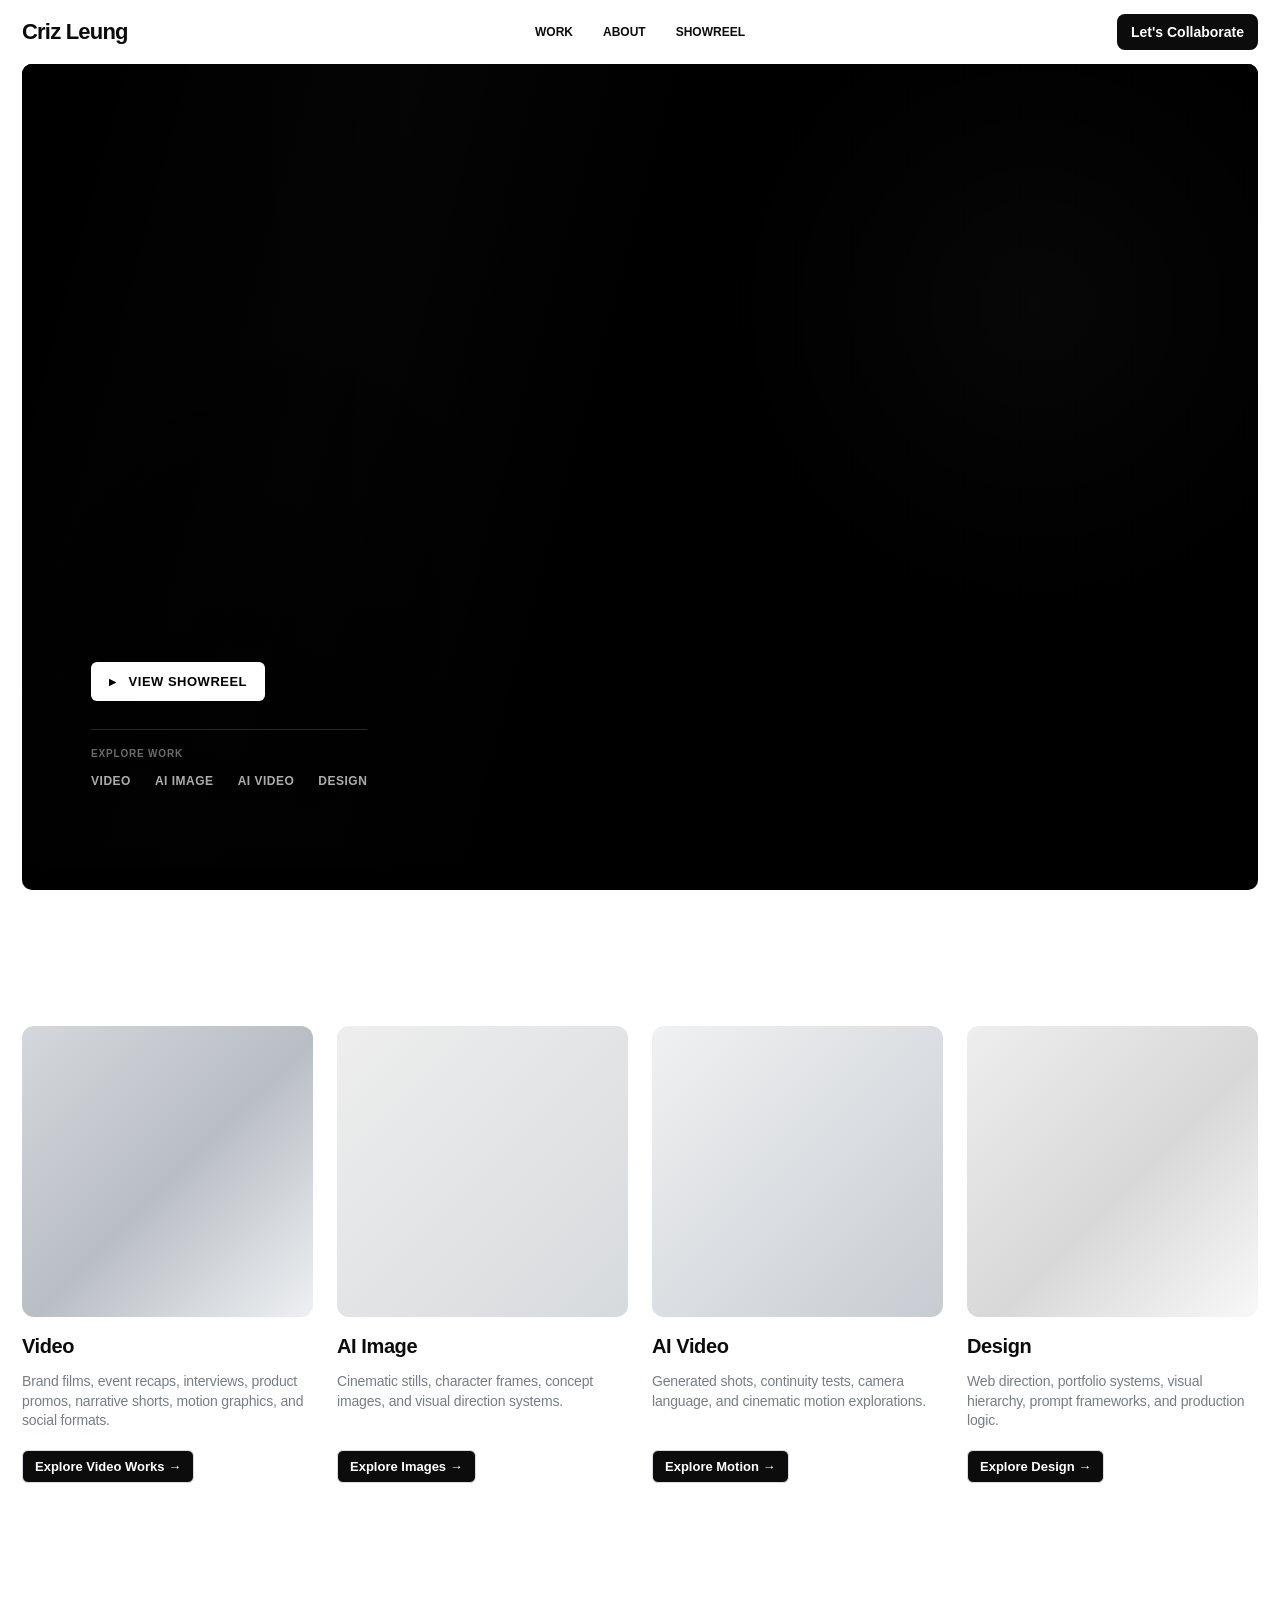
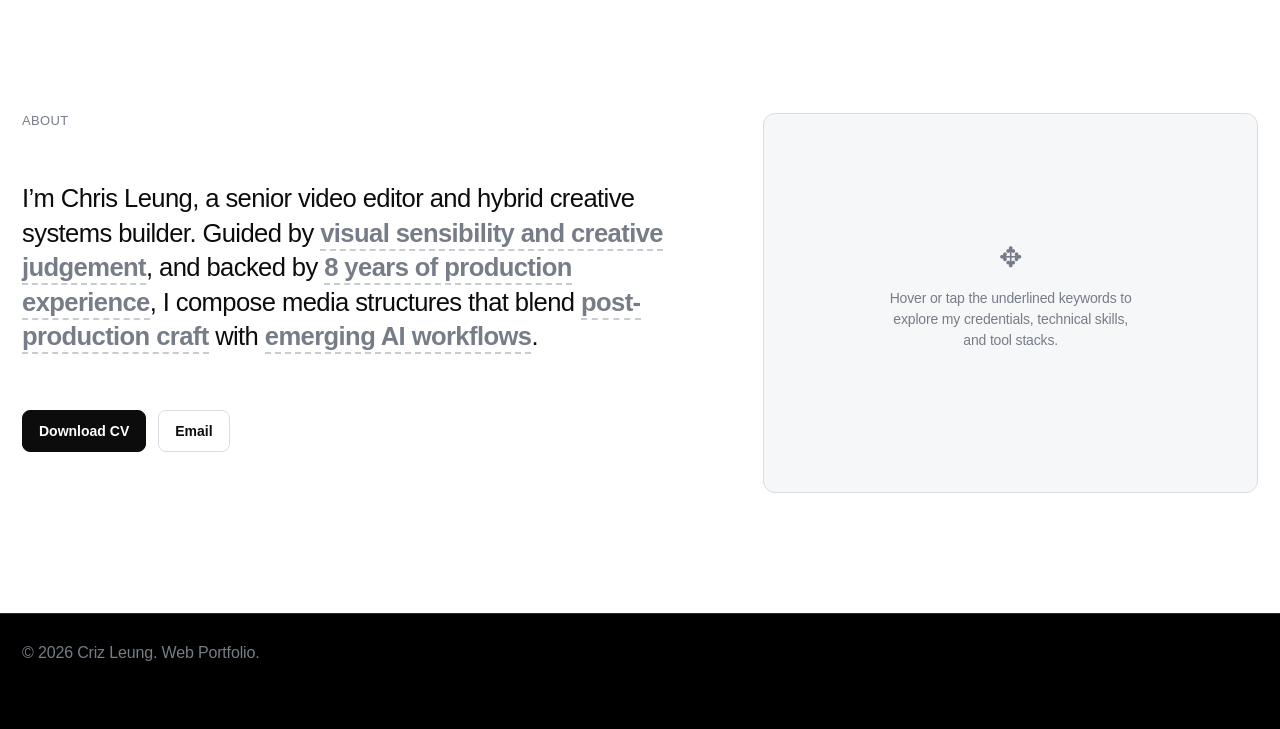
==== public/index.html @ 5ebed3ab "refactor: restructure ABOUT section to 4-dimensional hover reveal alignment" ====
<!doctype html>
<html lang="en">
<head>
  <meta charset="utf-8" />
  <meta name="viewport" content="width=device-width, initial-scale=1" />
  <meta name="description" content="Criz Leung — hybrid creative systems portfolio for cinematic editing, AI image, AI video, and visual design." />
  <title>Criz Leung — Hybrid Creative Systems</title>
  <link rel="stylesheet" href="style.css" />
</head>
<body>
  <header class="site-header runway-header" data-reveal>
    <a class="brand" href="#top" aria-label="Criz Leung home">Criz Leung</a>
    <nav class="nav" aria-label="Primary navigation">
      <a href="#works">Work</a>
      <a href="#about">About</a>
      <a href="showreel.html">Showreel</a>
    </nav>
    <a class="nav-cta" href="mailto:crizleung21@gmail.com">Let's Collaborate</a>
  </header>

  <main id="top">
    <section class="runway-hero" aria-label="Showreel first hero">
      <div class="hero-film" data-reveal>
        <div class="hero-video-placeholder" aria-label="Showreel video hero">
          <video class="hero-video" autoplay muted loop playsinline preload="metadata">
            <source src="./hero-reel-loop.mp4?v=4" type="video/mp4" />
            Your browser does not support this MP4 video.
          </video>
          <div class="film-texture"></div>
          <div class="film-sweep"></div>
          <div class="hero-overlay">
            <div class="hero-copy-block">
              <div class="hero-actions">
                <a class="button light-button hero-play-btn" href="showreel.html">
                  <span class="play-indicator">▶</span> View Showreel
                </a>
              </div>
              <div class="hero-category-nav">
                <span class="category-nav-label">Explore work</span>
                <ul class="hero-category-list">
                  <li><a href="video.html">VIDEO</a></li>
                  <li><a href="ai-image.html">AI IMAGE</a></li>
                  <li><a href="ai-video.html">AI VIDEO</a></li>
                  <li><a href="design.html">DESIGN</a></li>
                </ul>
              </div>
            </div>
          </div>
        </div>
      </div>
    </section>

    <section id="works" class="section works-section dark-section">
      <div class="direction-grid">
        <article class="direction-card" data-reveal>
          <a class="direction-link" href="video.html" aria-label="Explore Video works">
            <span class="direction-thumb direction-video"></span>
            <strong>Video</strong>
            <p>Brand films, event recaps, interviews, product promos, narrative shorts, motion graphics, and social formats.</p>
            <span class="direction-cta">Explore Video Works →</span>
          </a>
        </article>

        <article class="direction-card" data-reveal>
          <a class="direction-link" href="ai-image.html" aria-label="Explore AI Image works">
            <span class="direction-thumb direction-image"></span>
            <strong>AI Image</strong>
            <p>Cinematic stills, character frames, concept images, and visual direction systems.</p>
            <span class="direction-cta">Explore Images →</span>
          </a>
        </article>

        <article class="direction-card" data-reveal>
          <a class="direction-link" href="ai-video.html" aria-label="Explore AI Video works">
            <span class="direction-thumb direction-aivideo"></span>
            <strong>AI Video</strong>
            <p>Generated shots, continuity tests, camera language, and cinematic motion explorations.</p>
            <span class="direction-cta">Explore Motion →</span>
          </a>
        </article>

        <article class="direction-card" data-reveal>
          <a class="direction-link" href="design.html" aria-label="Explore Design works">
            <span class="direction-thumb direction-design"></span>
            <strong>Design</strong>
            <p>Web direction, portfolio systems, visual hierarchy, prompt frameworks, and production logic.</p>
            <span class="direction-cta">Explore Design →</span>
          </a>
        </article>
      </div>
    </section>

    <section id="about" class="section about-section dark-section">
      <div class="about-interactive-container" data-reveal>
        <!-- Left Column: The Narrative Bio -->
        <div class="about-narrative-column">
          <p class="label">About</p>
          <h2 class="about-narrative-text">
            I’m Chris Leung, a senior video editor and hybrid creative systems builder. Guided by 
            <span class="reveal-trigger" data-target="soft-skills">visual sensibility and creative judgement</span>, 
            and backed by 
            <span class="reveal-trigger" data-target="experience">8 years of production experience</span>, 
            I compose media structures that blend 
            <span class="reveal-trigger" data-target="post-production">post-production craft</span> 
            with 
            <span class="reveal-trigger" data-target="ai-creative">emerging AI workflows</span>.
          </h2>
          <div class="about-base-actions">
            <a class="button light-button" href="CV_ChrisLeung.pdf" download>Download CV</a>
            <a class="button ghost-button" href="mailto:crizleung21@gmail.com">Email</a>
          </div>
        </div>

        <!-- Right Column: The Dynamic Details Panel -->
        <div class="about-details-column">
          
          <!-- Default State Panel -->
          <div class="about-detail-pane is-active" data-pane="default">
            <div class="pane-placeholder-content">
              <span class="explore-indicator">✥</span>
              <p class="pane-tip">Hover or tap the underlined keywords to explore my credentials, technical skills, and tool stacks.</p>
            </div>
          </div>

          <!-- Detail Pane: Experience -->
          <div class="about-detail-pane" data-pane="experience">
            <h3 class="pane-title">Experience</h3>
            <ul class="experience-list compact-timeline">
              <li><span>2024 — Now</span><strong>You Find Limited</strong><em>Multimedia Designer</em></li>
              <li><span>2021 — 2023</span><strong>Online Marketing Genius Company Limited</strong><em>Senior Video Editor</em></li>
              <li><span>2018 — 2021</span><strong>Best Video Limited</strong><em>Video Editor</em></li>
              <li><span>2015 — 2018</span><strong>Giraffe International Production Limited</strong><em>Videographer</em></li>
            </ul>
          </div>

          <!-- Detail Pane: Post-Production (Traditional Craft) -->
          <div class="about-detail-pane scrollable-pane" data-pane="post-production">
            <h3 class="pane-title">Post-Production Craft</h3>
            <div class="skills-dashboard">
              <div class="skills-dashboard-col">
                <span class="skills-group-label">Editing &amp; Motion Skills</span>
                <div class="skill-cloud mini-cloud">
                  <span>Video Editing</span>
                  <span>Motion Graphics</span>
                  <span>VFX &amp; Compositing</span>
                  <span>Short-form Editing</span>
                  <span>Color Grading</span>
                </div>
                
                <span class="skills-group-label">Production Skills</span>
                <div class="skill-cloud mini-cloud">
                  <span>Videography</span>
                  <span>Camera Operation</span>
                  <span>Audio Operation</span>
                  <span>On-set Direction</span>
                </div>
              </div>
              
              <div class="skills-dashboard-col">
                <span class="skills-group-label">Visual Design Skills</span>
                <div class="skill-cloud mini-cloud">
                  <span>Visual Design</span>
                  <span>On-Screen Graphics</span>
                  <span>Lower Thirds</span>
                  <span>Infographics</span>
                  <span>Title Design</span>
                  <span>Subtitle Styling</span>
                  <span>Creative Direction</span>
                  <span>Pre-production Planning</span>
                </div>

                <span class="skills-group-label">Adobe CC Tools</span>
                <div class="skill-cloud mini-cloud">
                  <span>Adobe Premiere Pro</span>
                  <span>Adobe After Effects</span>
                  <span>Adobe Illustrator</span>
                  <span>Adobe Photoshop</span>
                </div>
              </div>
            </div>
          </div>

          <!-- Detail Pane: AI Creative Workflows -->
          <div class="about-detail-pane" data-pane="ai-creative">
            <h3 class="pane-title">Emerging AI Workflows</h3>
            <div class="skills-dashboard">
              <div class="skills-dashboard-col">
                <span class="skills-group-label">AI Direction Skills</span>
                <div class="skill-cloud mini-cloud">
                  <span>AI Image Direction</span>
                  <span>AI Video Direction</span>
                  <span>Prompt Engineering</span>
                </div>
              </div>
              <div class="skills-dashboard-col">
                <span class="skills-group-label">AI Creative Tools</span>
                <div class="skill-cloud mini-cloud">
                  <span>ChatGPT Image</span>
                  <span>Midjourney</span>
                  <span>Nano Banana Pro</span>
                  <span>Veo</span>
                </div>
              </div>
            </div>
          </div>

          <!-- Detail Pane: Soft Skills & Creative Mindset -->
          <div class="about-detail-pane scrollable-pane" data-pane="soft-skills">
            <h3 class="pane-title">Creative Mindset</h3>
            <span class="skills-group-label">Personal Skills &amp; Coordination</span>
            <div class="skill-cloud">
              <span>Creative Problem Solving</span>
              <span>Creative Judgement</span>
              <span>Visual Sensibility</span>
              <span>Detail-minded Execution</span>
              <span>Quality Control</span>
              <span>Project Coordination</span>
              <span>Deadline Management</span>
              <span>Client Communication</span>
              <span>Team Leadership</span>
              <span>Adaptability</span>
            </div>
          </div>

        </div>
      </div>
    </section>
  </main>

  <footer class="site-footer">
    <p>© 2026 Criz Leung. Web Portfolio.</p>
  </footer>
  <script src="script.js"></script>
</body>
</html>
---- public/style.css ----
:root {
  --black: #000000;
  --deep: #030303;
  --surface: #111111;
  --line: #27272a;
  --white: #ffffff;
  --slate: #767d88;
  --mid: #7d848e;
  --muted: #a7a7a7;
  --paper: #ffffff;
  --ink: #0c0c0c;
  --soft-line: #d9dde3;
  --soft-card: #f6f7f8;
  --container: min(1600px, calc(100% - 44px));
}

* { box-sizing: border-box; }
html { scroll-behavior: smooth; }
body {
  margin: 0;
  font-family: Inter, Arial, Helvetica, sans-serif;
  background: var(--paper);
  color: var(--ink);
  overflow-x: hidden;
}
body.modal-open { overflow: hidden; }
a { color: inherit; text-decoration: none; }
button { font: inherit; }

.site-header {
  position: sticky;
  top: 0;
  z-index: 40;
  width: var(--container);
  margin: 0 auto;
  padding: 14px 0;
  display: grid;
  grid-template-columns: 1fr auto 1fr;
  justify-content: space-between;
  align-items: center;
  background: var(--paper);
  color: var(--ink);
}
.brand { font-size: 22px; font-weight: 800; letter-spacing: -0.8px; }
.nav { display: flex; gap: 30px; color: var(--ink); font-size: 12px; font-weight: 700; text-transform: uppercase; }
.nav a:hover { opacity: 0.62; }
.nav-cta { justify-self: end; border-radius: 8px; background: var(--ink); color: var(--white); padding: 10px 14px; font-size: 14px; font-weight: 700; }

.runway-hero { width: var(--container); margin: 0 auto 44px; min-height: calc(100svh - 74px); display: grid; align-items: stretch; }
.hero-film { min-height: calc(100svh - 98px); border-radius: 10px; overflow: hidden; background: var(--black); position: relative; }
.hero-video-placeholder { min-height: inherit; position: relative; overflow: hidden; background: #050505; color: var(--white); }
.hero-video { position: absolute; inset: 0; z-index: 0; width: 100%; height: 100%; object-fit: cover; object-position: center; display: block; background: #000; transform: none; }
.film-texture { position: absolute; inset: 0; z-index: 1; pointer-events: none; background: radial-gradient(circle at 22% 80%, rgba(0,0,0,0.36), transparent 34%), radial-gradient(circle at 82% 30%, rgba(255,255,255,0.08), transparent 28%); mix-blend-mode: normal; opacity: 0.36; }
.film-texture:after { content: ""; position: absolute; inset: 0; background: repeating-linear-gradient(90deg, rgba(255,255,255,0.018) 0 1px, transparent 1px 7px); opacity: 0.24; }
.film-sweep { position: absolute; inset: -20%; z-index: 2; pointer-events: none; background: linear-gradient(105deg, transparent 18%, rgba(255,255,255,0.035), transparent 48%); animation: sweep 10s ease-in-out infinite alternate; opacity: 0.55; }
@keyframes sweep { from { transform: translateX(-8%); } to { transform: translateX(8%); } }
.film-status { position: absolute; z-index: 5; top: 26px; left: 28px; right: 28px; display: flex; justify-content: space-between; color: rgba(255,255,255,0.68); font-size: 11px; text-transform: uppercase; letter-spacing: 0.35px; }
.hero-overlay { position: absolute; z-index: 4; inset: 0; padding: clamp(28px, 5.4vw, 84px); background: radial-gradient(circle at 18% 70%, rgba(0,0,0,0.56), transparent 34%), linear-gradient(to top, rgba(0,0,0,0.54), rgba(0,0,0,0.08) 42%, transparent 72%), linear-gradient(to right, rgba(0,0,0,0.3), transparent 46%); }
.hero-copy-block { position: absolute; left: clamp(28px, 5.4vw, 84px); bottom: clamp(34px, 6vw, 92px); max-width: 500px; }
.light-label { color: rgba(255,255,255,0.62); }
h1, h2, h3, p { margin-top: 0; }
h1 { font-size: clamp(38px, 4vw, 66px); line-height: 0.99; letter-spacing: -1px; font-weight: 400; margin-bottom: 18px; color: var(--white); }
h2 { font-size: clamp(36px, 5vw, 72px); line-height: 0.98; letter-spacing: -1px; font-weight: 400; margin-bottom: 22px; }
h3 { font-size: 24px; line-height: 1; font-weight: 400; margin-bottom: 12px; }
p { color: var(--slate); line-height: 1.42; font-size: 16px; letter-spacing: -0.16px; }
.label { margin: 0 0 18px; color: var(--slate); text-transform: uppercase; letter-spacing: 0.35px; font-size: 13px; line-height: 1.25; font-weight: 500; }
.button { display: inline-flex; border: 1px solid var(--soft-line); border-radius: 8px; padding: 12px 16px; font-size: 14px; font-weight: 700; }
.light-button { background: var(--ink); color: var(--white); border-color: var(--ink); }
.ghost-button { color: var(--ink); border-color: var(--soft-line); background: transparent; }
.ghost-button:hover { background: var(--ink); color: var(--white); border-color: var(--ink); }
.hero-lanes { position: absolute; right: clamp(28px, 5.4vw, 84px); bottom: clamp(34px, 6vw, 92px); list-style: none; padding: 0; margin: 0; display: grid; gap: 12px; color: rgba(255,255,255,0.58); text-transform: uppercase; font-size: 12px; font-weight: 600; letter-spacing: 0.03em; }

.section, .scene { width: var(--container); margin: 0 auto; }
.scene { min-height: 100vh; position: relative; display: grid; align-items: center; padding: 120px 0; }
.dark-scene, .dark-section { color: var(--white); }
.dark-section { background: var(--black); width: 100%; padding-left: max(22px, calc((100vw - 1600px) / 2)); padding-right: max(22px, calc((100vw - 1600px) / 2)); }
.dark-scene { width: 100%; background: var(--black); padding-left: max(22px, calc((100vw - 1600px) / 2)); padding-right: max(22px, calc((100vw - 1600px) / 2)); }
.section-kicker { max-width: 760px; }
.section-kicker.wide { max-width: 1200px; }

.works-section {
  width: 100%;
  margin: 0;
  padding: 92px max(22px, calc((100vw - 1600px) / 2)) 110px;
  background: var(--paper);
  color: var(--ink);
}
.direction-grid {
  display: grid;
  grid-template-columns: repeat(4, minmax(0, 1fr));
  gap: 24px;
  align-items: stretch;
}
.direction-card {
  background: transparent;
  border: 0;
  color: var(--ink);
}
.direction-link {
  position: relative;
  display: flex;
  flex-direction: column;
  gap: 14px;
  width: 100%;
  height: 100%;
  color: var(--ink);
}
.direction-thumb {
  display: block;
  width: 100%;
  aspect-ratio: 1 / 1;
  border-radius: 12px;
  overflow: hidden;
  transition: transform 700ms ease, filter 700ms ease;
}
.direction-link:hover .direction-thumb {
  transform: scale(1.025);
  filter: contrast(1.04);
}
.direction-video { background: linear-gradient(135deg, #d4d8dc, #b9bec5 52%, #eef0f2); }
.direction-image { background: linear-gradient(135deg, #eeeeee, #d7dadd); }
.direction-aivideo { background: linear-gradient(135deg, #f0f1f2, #c7ccd2); }
.direction-design { background: linear-gradient(135deg, #eeeeee, #d8d8d8 55%, #f8f8f8); }

.direction-link strong {
  font-size: 20px;
  font-weight: 600;
  letter-spacing: -0.4px;
  color: var(--ink);
  margin: 4px 0 0;
}
.direction-link p {
  color: var(--slate);
  font-size: 14px;
  line-height: 1.4;
  margin: 0;
  min-height: 64px;
}
.direction-cta {
  display: inline-flex;
  width: fit-content;
  border: 1px solid var(--soft-line);
  border-radius: 6px;
  padding: 8px 12px;
  font-size: 13px;
  font-weight: 600;
  background: var(--ink);
  color: var(--white);
  margin-top: auto;
  transition: background 200ms ease, color 200ms ease, border-color 200ms ease;
}
.direction-link:hover .direction-cta {
  background: var(--ink);
  color: var(--white);
  opacity: 0.85;
}

.about-section {
  width: 100%;
  margin: 0;
  padding: 120px max(22px, calc((100vw - 1600px) / 2));
  background: var(--paper);
  color: var(--ink);
}
.about-interactive-container {
  max-width: 1360px;
  margin: 0 auto;
  display: grid;
  grid-template-columns: 1.15fr 0.85fr;
  gap: 72px;
  align-items: flex-start;
}
.about-narrative-column {
  display: flex;
  flex-direction: column;
  gap: 34px;
}
.about-narrative-text {
  font-size: clamp(24px, 2vw, 36px);
  font-weight: 500;
  line-height: 1.35;
  letter-spacing: -0.6px;
  color: var(--ink);
  transition: opacity 300ms ease;
}
/* Narrative fade-out mechanics when hovering a keyword */
.about-narrative-text.has-hover .reveal-trigger {
  opacity: 0.32;
}
.about-narrative-text.has-hover .reveal-trigger.is-active-trigger {
  opacity: 1;
}
.reveal-trigger {
  display: inline;
  position: relative;
  cursor: pointer;
  font-weight: 700;
  color: var(--slate);
  border-bottom: 2px dashed rgba(118, 125, 136, 0.4);
  transition: color 300ms ease, border-color 300ms ease, opacity 300ms ease;
  padding-bottom: 2px;
}
.reveal-trigger:hover, .reveal-trigger.is-active-trigger {
  color: var(--ink);
  border-bottom-color: var(--ink);
}
.about-base-actions {
  display: flex;
  gap: 12px;
}

/* Right Column details panel stacking & transitions */
.about-details-column {
  position: relative;
  background: var(--soft-card);
  border: 1px solid var(--soft-line);
  border-radius: 12px;
  min-height: 380px;
  overflow: hidden;
  padding: 34px;
  display: grid;
  align-content: stretch;
}
.about-detail-pane {
  position: absolute;
  inset: 34px;
  opacity: 0;
  transform: translateY(14px);
  pointer-events: none;
  transition: opacity 350ms cubic-bezier(0.215, 0.610, 0.355, 1), transform 350ms cubic-bezier(0.215, 0.610, 0.355, 1);
  display: flex;
  flex-direction: column;
  gap: 16px;
}
.about-detail-pane.is-active {
  position: relative;
  inset: auto;
  opacity: 1;
  transform: translateY(0);
  pointer-events: auto;
}
.pane-placeholder-content {
  display: flex;
  flex-direction: column;
  align-items: center;
  justify-content: center;
  text-align: center;
  height: 100%;
  min-height: 300px;
  color: var(--slate);
  gap: 14px;
}
.explore-indicator {
  font-size: 28px;
  animation: rotateSlow 15s linear infinite;
}
@keyframes rotateSlow {
  from { transform: rotate(0deg); }
  to { transform: rotate(360deg); }
}
.pane-tip {
  font-size: 14px;
  max-width: 260px;
  line-height: 1.5;
}
.pane-title {
  font-size: 20px;
  font-weight: 700;
  letter-spacing: -0.4px;
  text-transform: uppercase;
  color: var(--slate);
  margin-bottom: 8px;
}
.experience-list {
  list-style: none;
  padding: 0;
  margin: 0;
  display: grid;
  gap: 12px;
}
.experience-list li {
  padding-bottom: 12px;
  border-bottom: 1px solid rgba(0,0,0,0.06);
  display: grid;
  gap: 4px;
}
.experience-list li:last-child {
  border-bottom: 0;
  padding-bottom: 0;
}
.experience-list span {
  font-size: 11px;
  color: var(--mid);
  font-weight: 700;
}
.experience-list strong {
  font-size: 15px;
  color: var(--ink);
}
.experience-list em {
  font-size: 13px;
  color: var(--slate);
  font-style: normal;
}
.skill-cloud {
  display: flex;
  flex-wrap: wrap;
  gap: 8px;
}
.skill-cloud span {
  background: var(--paper);
  border: 1px solid var(--soft-line);
  border-radius: 6px;
  padding: 8px 12px;
  font-size: 13px;
  color: var(--ink);
}
.tool-stack-grid {
  display: grid;
  gap: 18px;
}
.tool-category {
  display: grid;
  gap: 8px;
}
.tool-category span {
  font-size: 11px;
  text-transform: uppercase;
  letter-spacing: 0.5px;
  color: var(--mid);
  font-weight: 700;
}
.mini-cloud span {
  padding: 6px 10px;
  font-size: 12px;
}

/* Responsive breakpoints overrides for mobile */
@media (max-width: 980px) {
  .about-interactive-container {
    grid-template-columns: 1fr;
    gap: 44px;
  }
  .about-details-column {
    min-height: auto;
  }
}

.contact-section { padding-top: 110px; padding-bottom: 110px; }
.contact-panel { border: 1px solid var(--line); border-radius: 8px; background: #0c0c0c; padding: 40px; }
.contact-panel h2 { max-width: 1100px; }
.contact-links, .modal-tags { display: flex; flex-wrap: wrap; gap: 10px; }
.contact-links a { color: var(--muted); border: 1px solid var(--line); border-radius: 6px; padding: 10px 14px; font-size: 14px; }
.contact-links a:hover { color: var(--white); }
.site-footer { width: 100%; margin: 0; padding: 28px max(22px, calc((100vw - 1600px) / 2)) 48px; color: var(--slate); border-top: 1px solid var(--line); background: var(--black); }

.category-page { background: var(--black); color: var(--white); }
.category-page .site-header { background: var(--paper); color: var(--ink); }
.category-hero { min-height: calc(100svh - 74px); display: grid; align-content: center; gap: 34px; padding-top: 96px; padding-bottom: 80px; }
.category-page-copy { width: var(--container); margin: 0 auto; max-width: 1240px; }
.category-page-copy h1 { color: var(--white); font-size: clamp(48px, 7vw, 120px); max-width: 1200px; }
.category-page-lede { max-width: 760px; color: var(--muted); font-size: 18px; }
.category-page-grid { width: var(--container); margin: 0 auto; display: grid; grid-template-columns: repeat(3, 1fr); gap: 12px; }
.archive-card { min-height: 280px; border: 1px solid var(--line); border-radius: 8px; background: #0c0c0c; padding: 24px; display: grid; align-content: end; }
.archive-card span { color: var(--slate); font-size: 11px; text-transform: uppercase; letter-spacing: 0.35px; }
.archive-card p { color: var(--muted); }
.category-return { width: var(--container); margin: 28px auto 0; }

.showreel-page { background: var(--black); color: var(--white); }
.showreel-page .site-header { background: var(--paper); color: var(--ink); }
.showreel-page-hero { min-height: calc(100svh - 74px); display: grid; align-content: center; gap: 34px; padding-top: 96px; padding-bottom: 80px; }
.showreel-page-copy { width: var(--container); margin: 0 auto; max-width: 1120px; }
.showreel-page-copy h1 { max-width: 1120px; color: var(--white); }
.showreel-page-lede { max-width: 680px; color: var(--muted); }
.showreel-page-player { width: var(--container); margin: 0 auto; }
.showreel-placeholder { min-height: 68vh; border-radius: 6px; background: linear-gradient(120deg, #050505, #1a1a1a 52%, #030303); display: grid; place-items: center; text-align: center; padding: 32px; }
.showreel-page-placeholder { min-height: min(68vh, 760px); }
.showreel-notes-section { padding-top: 72px; padding-bottom: 110px; }
.showreel-notes-grid { width: var(--container); margin: 0 auto; display: grid; grid-template-columns: repeat(3, 1fr); gap: 12px; }
.showreel-return { width: var(--container); margin: 28px auto 0; }
.play-icon { display: block; font-size: 52px; margin-bottom: 24px; }
.showreel-placeholder small { color: var(--muted); }

[data-reveal] { opacity: 0; transform: translateY(28px); transition: opacity 700ms ease, transform 700ms ease; }
[data-reveal].is-visible { opacity: 1; transform: translateY(0); }

@media (max-width: 1100px) {
  .direction-grid { grid-template-columns: repeat(2, minmax(0, 1fr)); }
  .skill-group-grid, .tool-stack-grid { grid-template-columns: repeat(2, minmax(0, 1fr)); }
}
@media (max-width: 980px) {
  .site-header { grid-template-columns: 1fr; gap: 12px; }
  .nav, .nav-cta { justify-self: start; }
  .hero-lanes { right: auto; left: clamp(28px, 5.4vw, 84px); bottom: 28px; grid-template-columns: repeat(2, minmax(0, 1fr)); }
  .hero-copy-block { bottom: 142px; }
  .showreel-notes-grid, .category-page-grid { grid-template-columns: 1fr; }
}
@media (max-width: 680px) {
  .runway-hero { width: calc(100% - 20px); min-height: 82svh; }
  .hero-film { min-height: 78svh; }
  .hero-video { transform: none; }
  .hero-overlay { padding: 24px; }
  .hero-copy-block { left: 24px; right: 24px; bottom: 130px; max-width: none; }
  .film-status { display: none; }
  .hero-lanes { left: 24px; right: 24px; bottom: 24px; grid-template-columns: 1fr; gap: 8px; font-size: 11px; }
  .scene { min-height: auto; padding-top: 88px; padding-bottom: 70px; }
  .works-section { padding-top: 56px; padding-bottom: 70px; }
  .direction-grid { grid-template-columns: 1fr; }
  .direction-card { min-height: 440px; }
  .direction-link { grid-template-rows: 220px auto 1fr auto; }
  .direction-thumb { height: 220px; }
  .about-section { padding-top: 64px; padding-bottom: 70px; }
  .about-copy { padding: 34px 24px 28px; }
  .about-statement p { font-size: 20px; }
  .about-tabs { padding: 22px 18px 28px; }
  .experience-list, .skill-group-grid, .tool-stack-grid { grid-template-columns: 1fr; }
  .mini-toggle { flex-wrap: wrap; }
  .contact-panel { padding: 26px; }
  .category-hero, .showreel-page-hero { padding-top: 72px; }
  .category-page-copy h1, .showreel-page-copy h1 { font-size: clamp(34px, 12vw, 56px); }
  .showreel-page-placeholder { min-height: 48vh; }
}

/* Cinematic Hero Overlay Option A Design Overrides */
.hero-copy-block {
  max-width: 680px;
}
.hero-play-btn {
  display: inline-flex;
  align-items: center;
  gap: 8px;
  background: var(--white) !important;
  color: var(--black) !important;
  border: 0 !important;
  font-size: 13px !important;
  font-weight: 700 !important;
  padding: 12px 18px !important;
  border-radius: 6px !important;
  text-transform: uppercase;
  letter-spacing: 0.5px;
  transition: opacity 200ms ease;
}
.hero-play-btn:hover {
  opacity: 0.9;
}
.play-indicator {
  font-size: 9px;
  margin-right: 4px;
}
.hero-category-nav {
  margin-top: 28px;
  border-top: 1px solid rgba(255, 255, 255, 0.15);
  padding-top: 18px;
  display: flex;
  flex-direction: column;
  gap: 12px;
  text-align: left;
}
.category-nav-label {
  color: rgba(255, 255, 255, 0.42);
  font-size: 10px;
  text-transform: uppercase;
  letter-spacing: 0.8px;
  font-weight: 700;
  display: block;
}
.hero-category-list {
  list-style: none;
  padding: 0;
  margin: 0;
  display: flex;
  flex-wrap: wrap;
  gap: 24px;
}
.hero-category-list li a {
  color: rgba(255, 255, 255, 0.68);
  font-size: 12px;
  font-weight: 700;
  text-transform: uppercase;
  letter-spacing: 0.5px;
  transition: color 250ms ease;
  position: relative;
  padding-bottom: 4px;
}
.hero-category-list li a:hover {
  color: var(--white);
}
.hero-category-list li a::after {
  content: "";
  position: absolute;
  bottom: 0;
  left: 0;
  width: 100%;
  height: 1px;
  background: var(--white);
  transform: scaleX(0);
  transform-origin: left;
  transition: transform 250ms ease;
}
.hero-category-list li a:hover::after {
  transform: scaleX(1);
}

/* Option C Details Panels Custom Scrollbar & Skills Dashboard Styles */
.scrollable-pane {
  overflow-y: auto !important;
  max-height: 100%;
  padding-right: 12px;
}
.scrollable-pane::-webkit-scrollbar {
  width: 4px;
}
.scrollable-pane::-webkit-scrollbar-track {
  background: transparent;
}
.scrollable-pane::-webkit-scrollbar-thumb {
  background: var(--soft-line);
  border-radius: 99px;
}
.scrollable-pane::-webkit-scrollbar-thumb:hover {
  background: var(--slate);
}

.skills-dashboard {
  display: grid;
  grid-template-columns: 1fr 1fr;
  gap: 28px;
  text-align: left;
}
.skills-dashboard-col {
  display: flex;
  flex-direction: column;
  gap: 16px;
}
.skills-group-label {
  font-size: 10px;
  text-transform: uppercase;
  letter-spacing: 0.8px;
  color: var(--mid);
  font-weight: 700;
  margin-bottom: 4px;
  display: block;
}
.personal-cloud span {
  background: transparent !important;
  border-color: rgba(0, 0, 0, 0.08) !important;
  color: var(--slate) !important;
  font-weight: 500;
}

@media (max-width: 680px) {
  .skills-dashboard {
    grid-template-columns: 1fr;
    gap: 18px;
  }
}
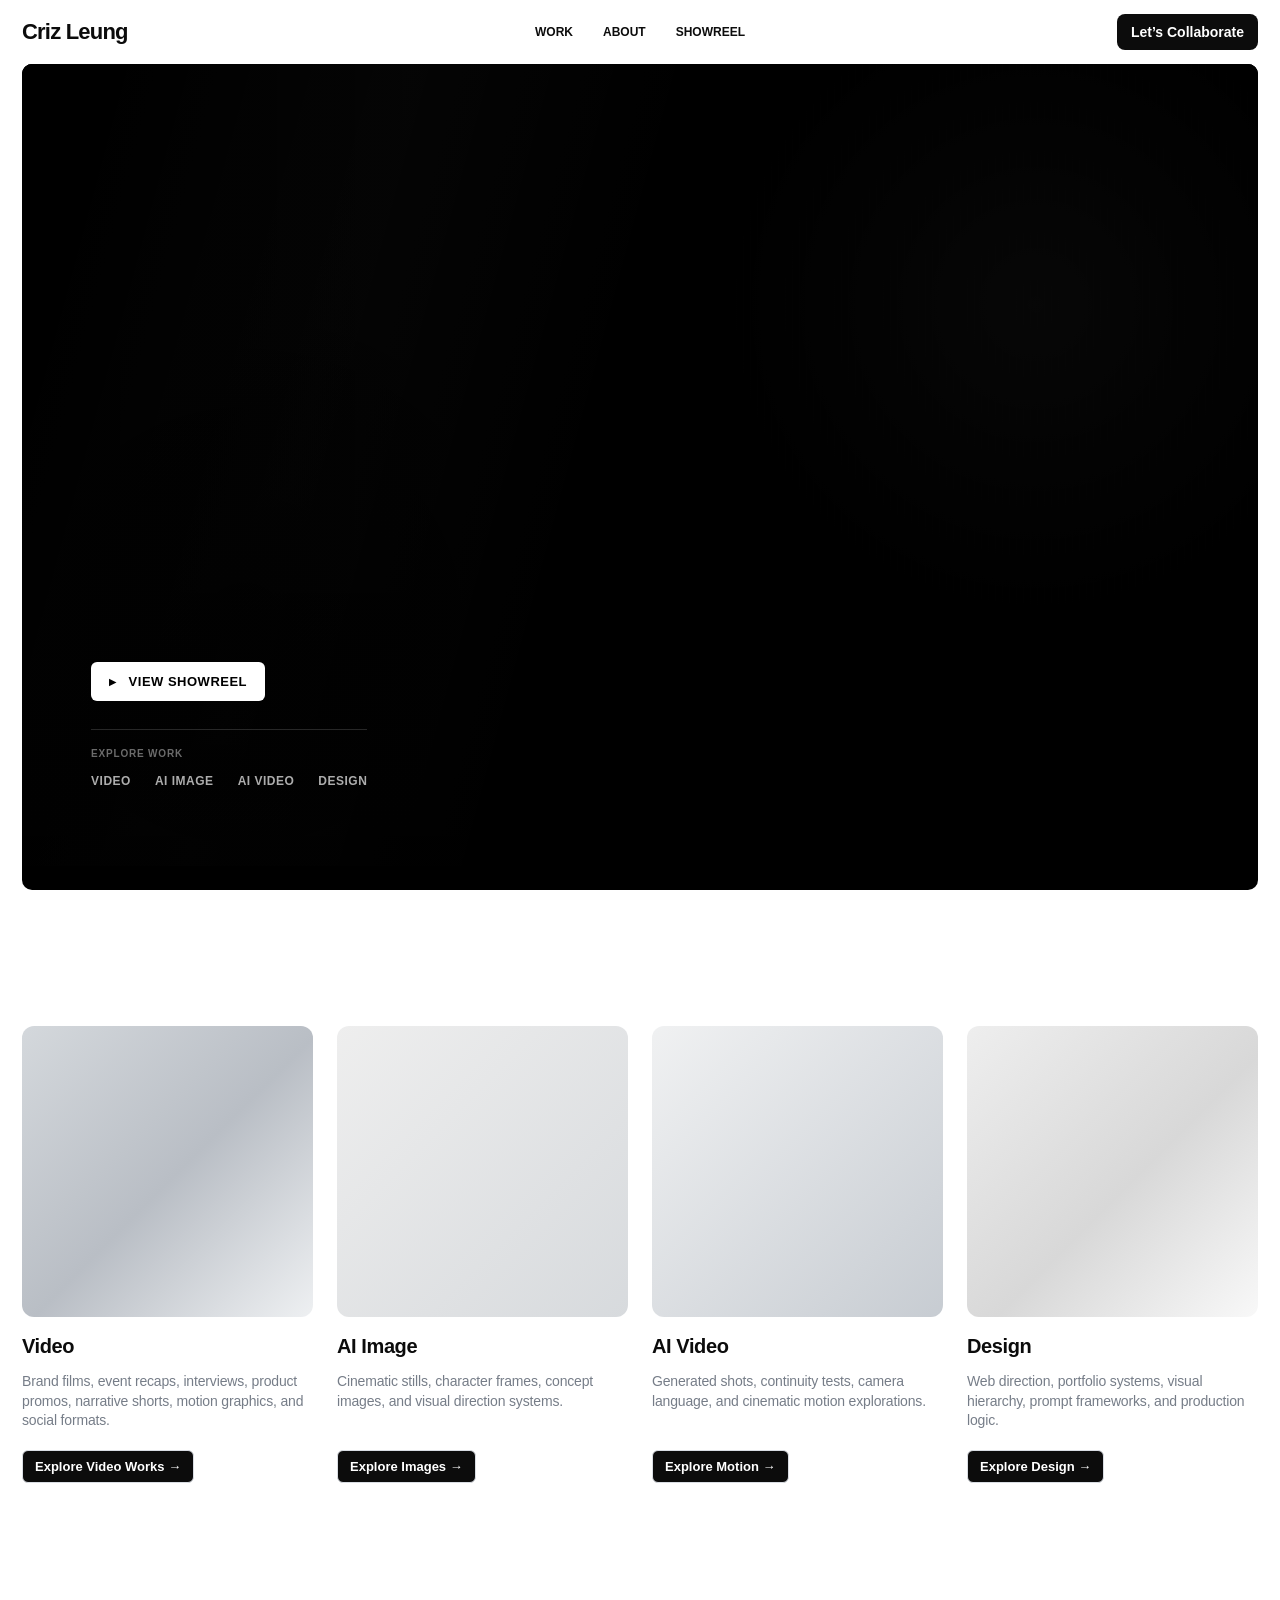
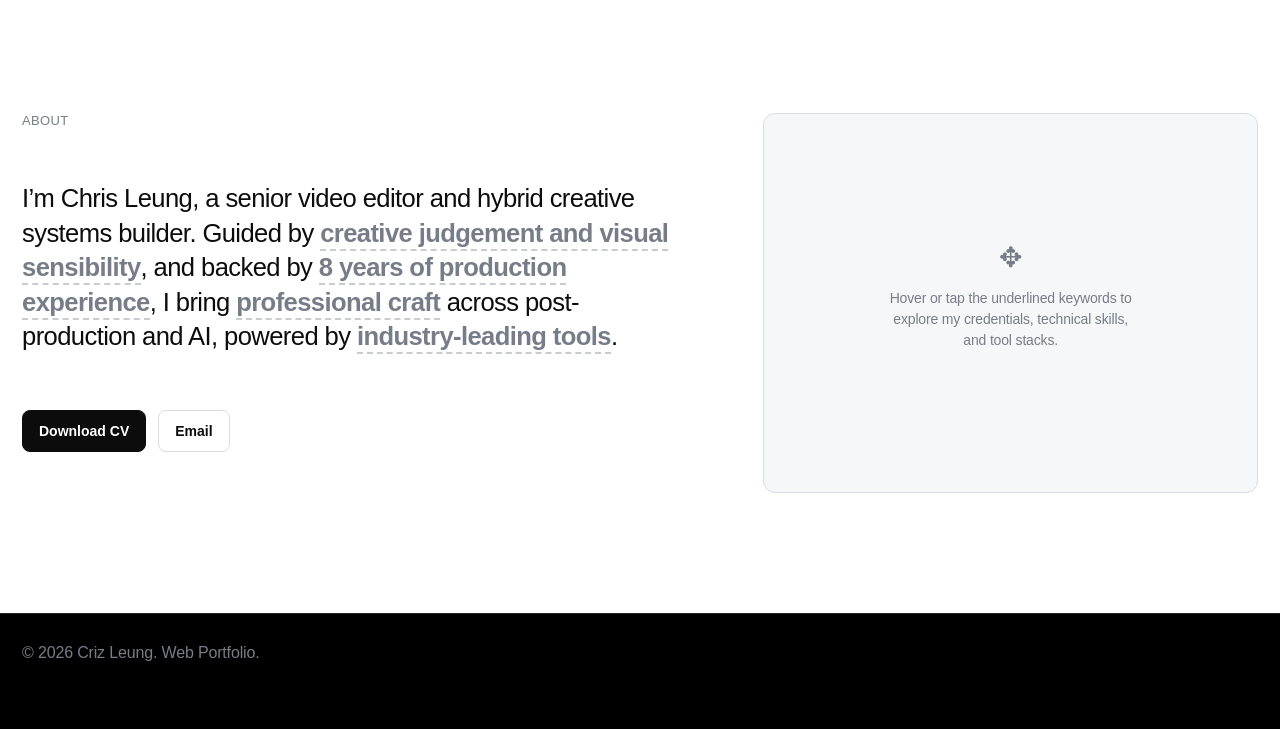
==== commit 265fc414: "refactor: separate Professional Skills, Personal Skills, and Tools into dedicated panels (Option A)" ====
--- a/public/index.html
+++ b/public/index.html
@@ -15,7 +15,7 @@
       <a href="#about">About</a>
       <a href="showreel.html">Showreel</a>
     </nav>
-    <a class="nav-cta" href="mailto:crizleung21@gmail.com">Let's Collaborate</a>
+    <a class="nav-cta" href="mailto:crizleung21@gmail.com">Let’s Collaborate</a>
   </header>
 
   <main id="top">
@@ -97,13 +97,13 @@
           <p class="label">About</p>
           <h2 class="about-narrative-text">
             I’m Chris Leung, a senior video editor and hybrid creative systems builder. Guided by 
-            <span class="reveal-trigger" data-target="soft-skills">visual sensibility and creative judgement</span>, 
+            <span class="reveal-trigger" data-target="personal-skills">creative judgement and visual sensibility</span>, 
             and backed by 
             <span class="reveal-trigger" data-target="experience">8 years of production experience</span>, 
-            I compose media structures that blend 
-            <span class="reveal-trigger" data-target="post-production">post-production craft</span> 
-            with 
-            <span class="reveal-trigger" data-target="ai-creative">emerging AI workflows</span>.
+            I bring 
+            <span class="reveal-trigger" data-target="professional-skills">professional craft</span> 
+            across post-production and AI, powered by 
+            <span class="reveal-trigger" data-target="tools">industry-leading tools</span>.
           </h2>
           <div class="about-base-actions">
             <a class="button light-button" href="CV_ChrisLeung.pdf" download>Download CV</a>
@@ -133,12 +133,12 @@
             </ul>
           </div>
 
-          <!-- Detail Pane: Post-Production (Traditional Craft) -->
-          <div class="about-detail-pane scrollable-pane" data-pane="post-production">
-            <h3 class="pane-title">Post-Production Craft</h3>
+          <!-- Detail Pane: Professional Skills -->
+          <div class="about-detail-pane scrollable-pane" data-pane="professional-skills">
+            <h3 class="pane-title">Professional Skills</h3>
             <div class="skills-dashboard">
               <div class="skills-dashboard-col">
-                <span class="skills-group-label">Editing &amp; Motion Skills</span>
+                <span class="skills-group-label">Post-Production</span>
                 <div class="skill-cloud mini-cloud">
                   <span>Video Editing</span>
                   <span>Motion Graphics</span>
@@ -146,18 +146,24 @@
                   <span>Short-form Editing</span>
                   <span>Color Grading</span>
                 </div>
-                
-                <span class="skills-group-label">Production Skills</span>
+
+                <span class="skills-group-label">Production</span>
                 <div class="skill-cloud mini-cloud">
                   <span>Videography</span>
                   <span>Camera Operation</span>
                   <span>Audio Operation</span>
                   <span>On-set Direction</span>
                 </div>
-              </div>
-              
-              <div class="skills-dashboard-col">
-                <span class="skills-group-label">Visual Design Skills</span>
+
+                <span class="skills-group-label">Pre-Production</span>
+                <div class="skill-cloud mini-cloud">
+                  <span>Creative Direction</span>
+                  <span>Pre-production Planning</span>
+                </div>
+              </div>
+
+              <div class="skills-dashboard-col">
+                <span class="skills-group-label">Visual Graphics</span>
                 <div class="skill-cloud mini-cloud">
                   <span>Visual Design</span>
                   <span>On-Screen Graphics</span>
@@ -165,35 +171,38 @@
                   <span>Infographics</span>
                   <span>Title Design</span>
                   <span>Subtitle Styling</span>
-                  <span>Creative Direction</span>
-                  <span>Pre-production Planning</span>
-                </div>
-
-                <span class="skills-group-label">Adobe CC Tools</span>
-                <div class="skill-cloud mini-cloud">
-                  <span>Adobe Premiere Pro</span>
-                  <span>Adobe After Effects</span>
-                  <span>Adobe Illustrator</span>
-                  <span>Adobe Photoshop</span>
-                </div>
-              </div>
-            </div>
-          </div>
-
-          <!-- Detail Pane: AI Creative Workflows -->
-          <div class="about-detail-pane" data-pane="ai-creative">
-            <h3 class="pane-title">Emerging AI Workflows</h3>
-            <div class="skills-dashboard">
-              <div class="skills-dashboard-col">
-                <span class="skills-group-label">AI Direction Skills</span>
+                </div>
+
+                <span class="skills-group-label">AI Skills</span>
                 <div class="skill-cloud mini-cloud">
                   <span>AI Image Direction</span>
                   <span>AI Video Direction</span>
                   <span>Prompt Engineering</span>
                 </div>
               </div>
-              <div class="skills-dashboard-col">
-                <span class="skills-group-label">AI Creative Tools</span>
+            </div>
+          </div>
+
+          <!-- Detail Pane: Tools -->
+          <div class="about-detail-pane" data-pane="tools">
+            <h3 class="pane-title">Tools</h3>
+            <div class="skills-dashboard">
+              <div class="skills-dashboard-col">
+                <span class="skills-group-label">Post-Production</span>
+                <div class="skill-cloud mini-cloud">
+                  <span>Adobe Premiere Pro</span>
+                  <span>Adobe After Effects</span>
+                </div>
+
+                <span class="skills-group-label">Design</span>
+                <div class="skill-cloud mini-cloud">
+                  <span>Adobe Illustrator</span>
+                  <span>Adobe Photoshop</span>
+                </div>
+              </div>
+
+              <div class="skills-dashboard-col">
+                <span class="skills-group-label">AI Creative</span>
                 <div class="skill-cloud mini-cloud">
                   <span>ChatGPT Image</span>
                   <span>Midjourney</span>
@@ -204,10 +213,9 @@
             </div>
           </div>
 
-          <!-- Detail Pane: Soft Skills & Creative Mindset -->
-          <div class="about-detail-pane scrollable-pane" data-pane="soft-skills">
-            <h3 class="pane-title">Creative Mindset</h3>
-            <span class="skills-group-label">Personal Skills &amp; Coordination</span>
+          <!-- Detail Pane: Personal Skills -->
+          <div class="about-detail-pane" data-pane="personal-skills">
+            <h3 class="pane-title">Personal Skills</h3>
             <div class="skill-cloud">
               <span>Creative Problem Solving</span>
               <span>Creative Judgement</span>
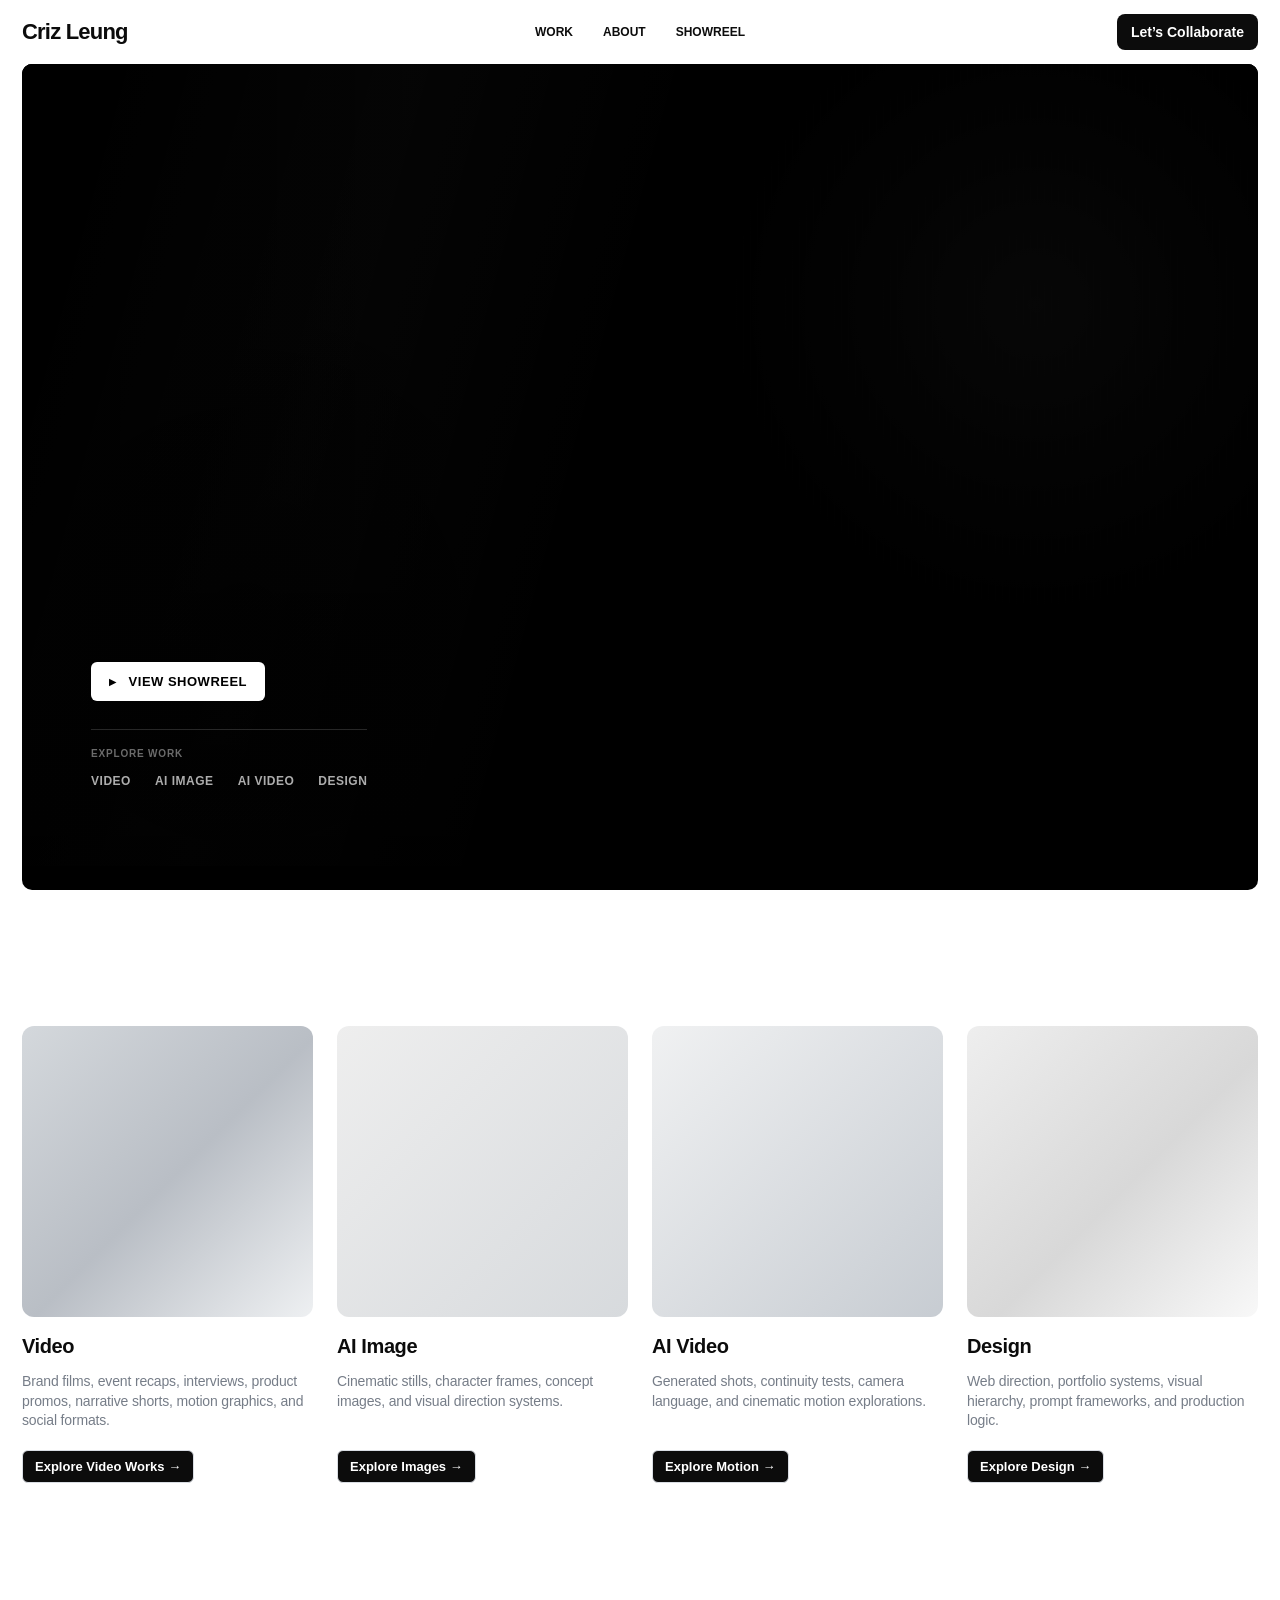
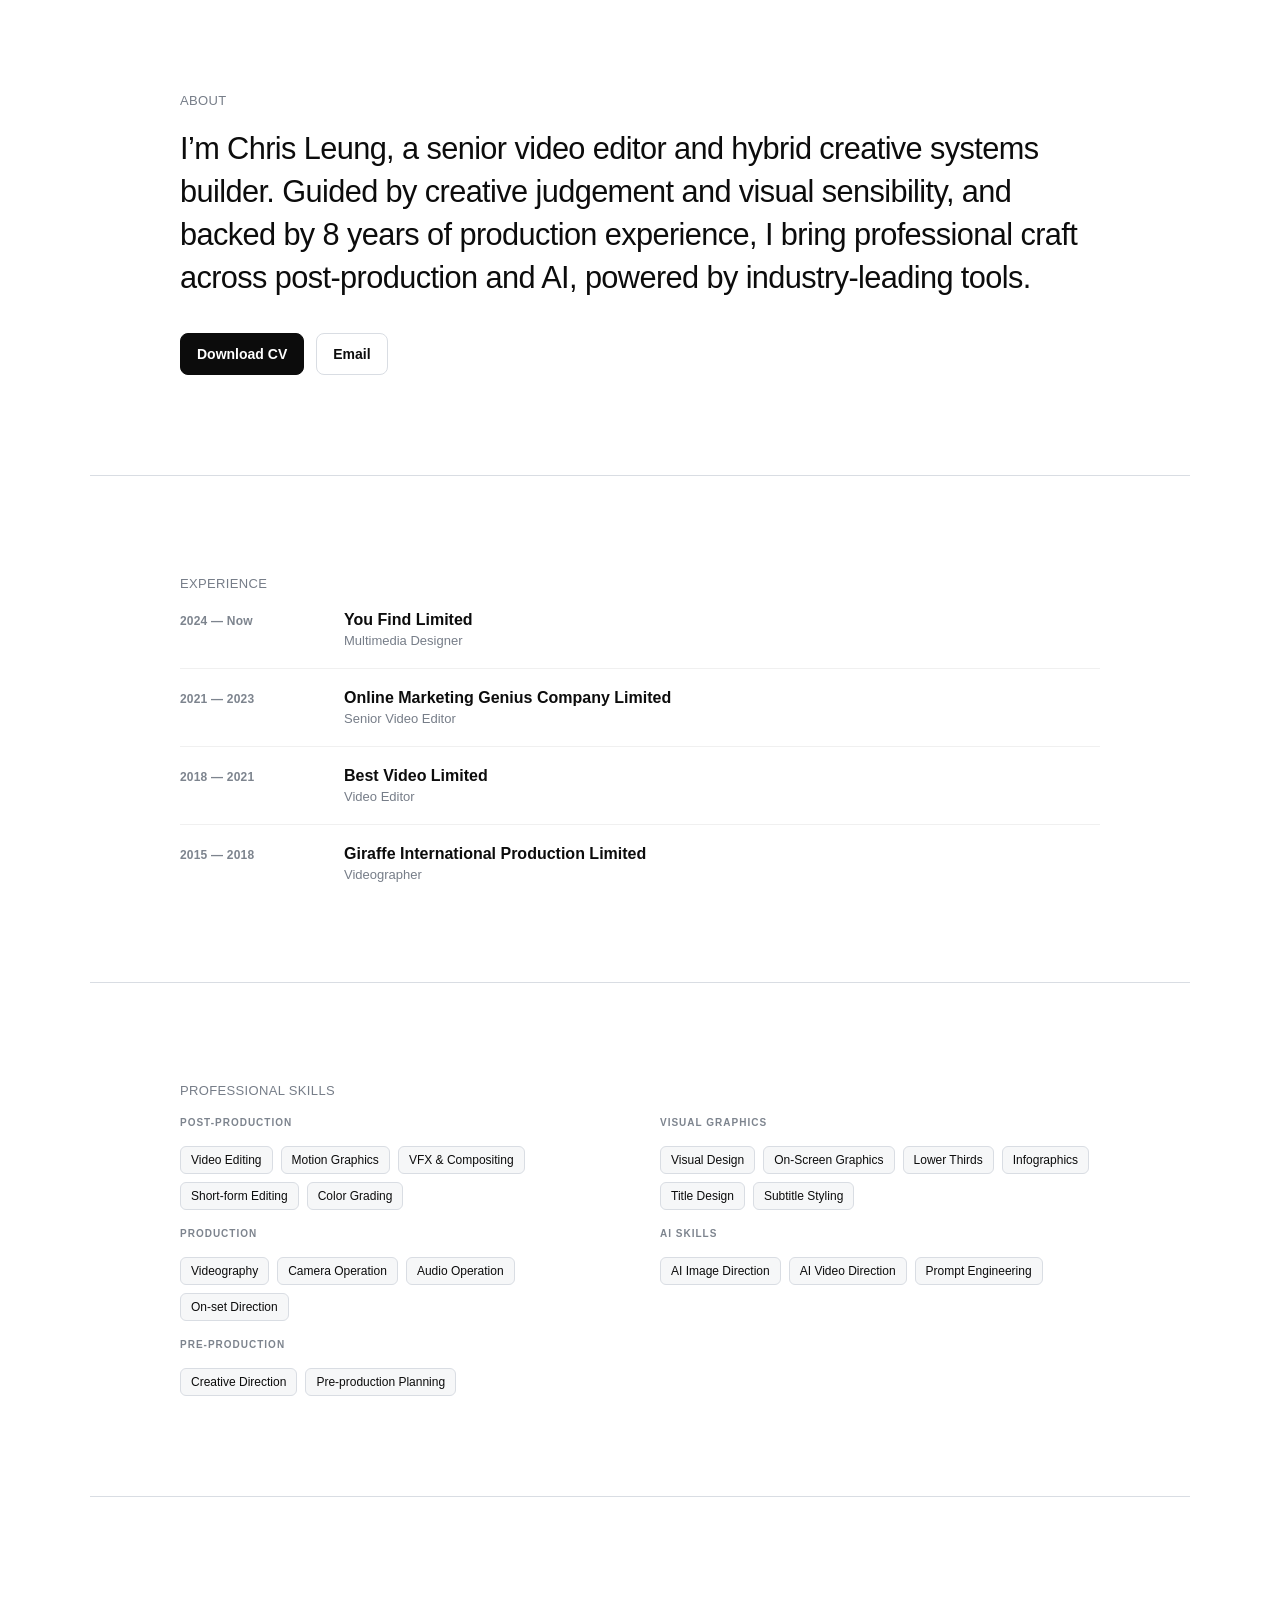
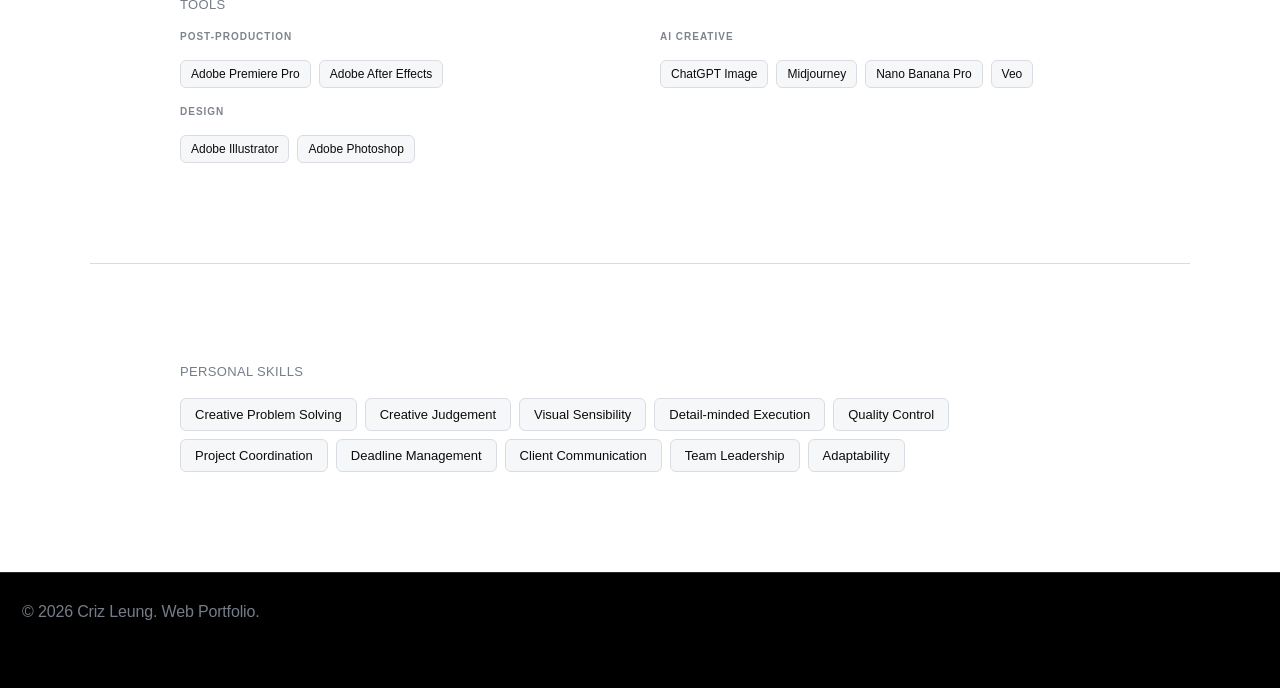
==== commit 9f1f1bc0: "feat: implement cinematic scroll chapters with stagger animations for about section" ====
--- a/public/index.html
+++ b/public/index.html
@@ -90,148 +90,128 @@
       </div>
     </section>
 
-    <section id="about" class="section about-section dark-section">
-      <div class="about-interactive-container" data-reveal>
-        <!-- Left Column: The Narrative Bio -->
-        <div class="about-narrative-column">
-          <p class="label">About</p>
-          <h2 class="about-narrative-text">
-            I’m Chris Leung, a senior video editor and hybrid creative systems builder. Guided by 
-            <span class="reveal-trigger" data-target="personal-skills">creative judgement and visual sensibility</span>, 
-            and backed by 
-            <span class="reveal-trigger" data-target="experience">8 years of production experience</span>, 
-            I bring 
-            <span class="reveal-trigger" data-target="professional-skills">professional craft</span> 
-            across post-production and AI, powered by 
-            <span class="reveal-trigger" data-target="tools">industry-leading tools</span>.
-          </h2>
-          <div class="about-base-actions">
-            <a class="button light-button" href="CV_ChrisLeung.pdf" download>Download CV</a>
-            <a class="button ghost-button" href="mailto:crizleung21@gmail.com">Email</a>
-          </div>
-        </div>
-
-        <!-- Right Column: The Dynamic Details Panel -->
-        <div class="about-details-column">
-          
-          <!-- Default State Panel -->
-          <div class="about-detail-pane is-active" data-pane="default">
-            <div class="pane-placeholder-content">
-              <span class="explore-indicator">✥</span>
-              <p class="pane-tip">Hover or tap the underlined keywords to explore my credentials, technical skills, and tool stacks.</p>
-            </div>
-          </div>
-
-          <!-- Detail Pane: Experience -->
-          <div class="about-detail-pane" data-pane="experience">
-            <h3 class="pane-title">Experience</h3>
-            <ul class="experience-list compact-timeline">
-              <li><span>2024 — Now</span><strong>You Find Limited</strong><em>Multimedia Designer</em></li>
-              <li><span>2021 — 2023</span><strong>Online Marketing Genius Company Limited</strong><em>Senior Video Editor</em></li>
-              <li><span>2018 — 2021</span><strong>Best Video Limited</strong><em>Video Editor</em></li>
-              <li><span>2015 — 2018</span><strong>Giraffe International Production Limited</strong><em>Videographer</em></li>
-            </ul>
-          </div>
-
-          <!-- Detail Pane: Professional Skills -->
-          <div class="about-detail-pane scrollable-pane" data-pane="professional-skills">
-            <h3 class="pane-title">Professional Skills</h3>
-            <div class="skills-dashboard">
-              <div class="skills-dashboard-col">
-                <span class="skills-group-label">Post-Production</span>
-                <div class="skill-cloud mini-cloud">
-                  <span>Video Editing</span>
-                  <span>Motion Graphics</span>
-                  <span>VFX &amp; Compositing</span>
-                  <span>Short-form Editing</span>
-                  <span>Color Grading</span>
-                </div>
-
-                <span class="skills-group-label">Production</span>
-                <div class="skill-cloud mini-cloud">
-                  <span>Videography</span>
-                  <span>Camera Operation</span>
-                  <span>Audio Operation</span>
-                  <span>On-set Direction</span>
-                </div>
-
-                <span class="skills-group-label">Pre-Production</span>
-                <div class="skill-cloud mini-cloud">
-                  <span>Creative Direction</span>
-                  <span>Pre-production Planning</span>
-                </div>
-              </div>
-
-              <div class="skills-dashboard-col">
-                <span class="skills-group-label">Visual Graphics</span>
-                <div class="skill-cloud mini-cloud">
-                  <span>Visual Design</span>
-                  <span>On-Screen Graphics</span>
-                  <span>Lower Thirds</span>
-                  <span>Infographics</span>
-                  <span>Title Design</span>
-                  <span>Subtitle Styling</span>
-                </div>
-
-                <span class="skills-group-label">AI Skills</span>
-                <div class="skill-cloud mini-cloud">
-                  <span>AI Image Direction</span>
-                  <span>AI Video Direction</span>
-                  <span>Prompt Engineering</span>
-                </div>
-              </div>
-            </div>
-          </div>
-
-          <!-- Detail Pane: Tools -->
-          <div class="about-detail-pane" data-pane="tools">
-            <h3 class="pane-title">Tools</h3>
-            <div class="skills-dashboard">
-              <div class="skills-dashboard-col">
-                <span class="skills-group-label">Post-Production</span>
-                <div class="skill-cloud mini-cloud">
-                  <span>Adobe Premiere Pro</span>
-                  <span>Adobe After Effects</span>
-                </div>
-
-                <span class="skills-group-label">Design</span>
-                <div class="skill-cloud mini-cloud">
-                  <span>Adobe Illustrator</span>
-                  <span>Adobe Photoshop</span>
-                </div>
-              </div>
-
-              <div class="skills-dashboard-col">
-                <span class="skills-group-label">AI Creative</span>
-                <div class="skill-cloud mini-cloud">
-                  <span>ChatGPT Image</span>
-                  <span>Midjourney</span>
-                  <span>Nano Banana Pro</span>
-                  <span>Veo</span>
-                </div>
-              </div>
-            </div>
-          </div>
-
-          <!-- Detail Pane: Personal Skills -->
-          <div class="about-detail-pane" data-pane="personal-skills">
-            <h3 class="pane-title">Personal Skills</h3>
-            <div class="skill-cloud">
-              <span>Creative Problem Solving</span>
-              <span>Creative Judgement</span>
-              <span>Visual Sensibility</span>
-              <span>Detail-minded Execution</span>
-              <span>Quality Control</span>
-              <span>Project Coordination</span>
-              <span>Deadline Management</span>
-              <span>Client Communication</span>
-              <span>Team Leadership</span>
-              <span>Adaptability</span>
-            </div>
-          </div>
-
-        </div>
-      </div>
+    <section id="about" class="about-section">
+
+      <!-- Chapter 0: Bio Statement -->
+      <div class="about-chapter" data-reveal>
+        <p class="label">About</p>
+        <h2 class="about-bio-text">
+          I’m Chris Leung, a senior video editor and hybrid creative systems builder. Guided by creative judgement and visual sensibility, and backed by 8 years of production experience, I bring professional craft across post-production and AI, powered by industry-leading tools.
+        </h2>
+        <div class="about-base-actions">
+          <a class="button light-button" href="CV_ChrisLeung.pdf" download>Download CV</a>
+          <a class="button ghost-button" href="mailto:crizleung21@gmail.com">Email</a>
+        </div>
+      </div>
+
+      <!-- Chapter 1: Experience -->
+      <div class="about-chapter" data-reveal data-stagger>
+        <p class="label">Experience</p>
+        <ul class="experience-list">
+          <li class="stagger-item"><span>2024 — Now</span><strong>You Find Limited</strong><em>Multimedia Designer</em></li>
+          <li class="stagger-item"><span>2021 — 2023</span><strong>Online Marketing Genius Company Limited</strong><em>Senior Video Editor</em></li>
+          <li class="stagger-item"><span>2018 — 2021</span><strong>Best Video Limited</strong><em>Video Editor</em></li>
+          <li class="stagger-item"><span>2015 — 2018</span><strong>Giraffe International Production Limited</strong><em>Videographer</em></li>
+        </ul>
+      </div>
+
+      <!-- Chapter 2: Professional Skills -->
+      <div class="about-chapter" data-reveal data-stagger>
+        <p class="label">Professional Skills</p>
+        <div class="skills-dashboard">
+          <div class="skills-dashboard-col">
+            <span class="skills-group-label">Post-Production</span>
+            <div class="skill-cloud mini-cloud">
+              <span class="stagger-item">Video Editing</span>
+              <span class="stagger-item">Motion Graphics</span>
+              <span class="stagger-item">VFX &amp; Compositing</span>
+              <span class="stagger-item">Short-form Editing</span>
+              <span class="stagger-item">Color Grading</span>
+            </div>
+
+            <span class="skills-group-label">Production</span>
+            <div class="skill-cloud mini-cloud">
+              <span class="stagger-item">Videography</span>
+              <span class="stagger-item">Camera Operation</span>
+              <span class="stagger-item">Audio Operation</span>
+              <span class="stagger-item">On-set Direction</span>
+            </div>
+
+            <span class="skills-group-label">Pre-Production</span>
+            <div class="skill-cloud mini-cloud">
+              <span class="stagger-item">Creative Direction</span>
+              <span class="stagger-item">Pre-production Planning</span>
+            </div>
+          </div>
+
+          <div class="skills-dashboard-col">
+            <span class="skills-group-label">Visual Graphics</span>
+            <div class="skill-cloud mini-cloud">
+              <span class="stagger-item">Visual Design</span>
+              <span class="stagger-item">On-Screen Graphics</span>
+              <span class="stagger-item">Lower Thirds</span>
+              <span class="stagger-item">Infographics</span>
+              <span class="stagger-item">Title Design</span>
+              <span class="stagger-item">Subtitle Styling</span>
+            </div>
+
+            <span class="skills-group-label">AI Skills</span>
+            <div class="skill-cloud mini-cloud">
+              <span class="stagger-item">AI Image Direction</span>
+              <span class="stagger-item">AI Video Direction</span>
+              <span class="stagger-item">Prompt Engineering</span>
+            </div>
+          </div>
+        </div>
+      </div>
+
+      <!-- Chapter 3: Tools -->
+      <div class="about-chapter" data-reveal data-stagger>
+        <p class="label">Tools</p>
+        <div class="skills-dashboard">
+          <div class="skills-dashboard-col">
+            <span class="skills-group-label">Post-Production</span>
+            <div class="skill-cloud mini-cloud">
+              <span class="stagger-item">Adobe Premiere Pro</span>
+              <span class="stagger-item">Adobe After Effects</span>
+            </div>
+
+            <span class="skills-group-label">Design</span>
+            <div class="skill-cloud mini-cloud">
+              <span class="stagger-item">Adobe Illustrator</span>
+              <span class="stagger-item">Adobe Photoshop</span>
+            </div>
+          </div>
+
+          <div class="skills-dashboard-col">
+            <span class="skills-group-label">AI Creative</span>
+            <div class="skill-cloud mini-cloud">
+              <span class="stagger-item">ChatGPT Image</span>
+              <span class="stagger-item">Midjourney</span>
+              <span class="stagger-item">Nano Banana Pro</span>
+              <span class="stagger-item">Veo</span>
+            </div>
+          </div>
+        </div>
+      </div>
+
+      <!-- Chapter 4: Personal Skills -->
+      <div class="about-chapter" data-reveal data-stagger>
+        <p class="label">Personal Skills</p>
+        <div class="skill-cloud">
+          <span class="stagger-item">Creative Problem Solving</span>
+          <span class="stagger-item">Creative Judgement</span>
+          <span class="stagger-item">Visual Sensibility</span>
+          <span class="stagger-item">Detail-minded Execution</span>
+          <span class="stagger-item">Quality Control</span>
+          <span class="stagger-item">Project Coordination</span>
+          <span class="stagger-item">Deadline Management</span>
+          <span class="stagger-item">Client Communication</span>
+          <span class="stagger-item">Team Leadership</span>
+          <span class="stagger-item">Adaptability</span>
+        </div>
+      </div>
+
     </section>
   </main>
 
--- a/public/style.css
+++ b/public/style.css
@@ -158,191 +158,150 @@
 .about-section {
   width: 100%;
   margin: 0;
-  padding: 120px max(22px, calc((100vw - 1600px) / 2));
+  padding: 0;
   background: var(--paper);
   color: var(--ink);
 }
-.about-interactive-container {
-  max-width: 1360px;
+
+/* Scroll Chapter Layout */
+.about-chapter {
+  max-width: 1100px;
   margin: 0 auto;
-  display: grid;
-  grid-template-columns: 1.15fr 0.85fr;
-  gap: 72px;
-  align-items: flex-start;
-}
-.about-narrative-column {
-  display: flex;
-  flex-direction: column;
-  gap: 34px;
-}
-.about-narrative-text {
-  font-size: clamp(24px, 2vw, 36px);
+  padding: 100px max(22px, calc((100vw - 1100px) / 2));
+}
+.about-chapter + .about-chapter {
+  border-top: 1px solid var(--soft-line);
+}
+
+/* Bio Statement */
+.about-bio-text {
+  font-size: clamp(24px, 2.4vw, 38px);
   font-weight: 500;
-  line-height: 1.35;
+  line-height: 1.4;
   letter-spacing: -0.6px;
   color: var(--ink);
-  transition: opacity 300ms ease;
-}
-/* Narrative fade-out mechanics when hovering a keyword */
-.about-narrative-text.has-hover .reveal-trigger {
-  opacity: 0.32;
-}
-.about-narrative-text.has-hover .reveal-trigger.is-active-trigger {
-  opacity: 1;
-}
-.reveal-trigger {
-  display: inline;
-  position: relative;
-  cursor: pointer;
-  font-weight: 700;
-  color: var(--slate);
-  border-bottom: 2px dashed rgba(118, 125, 136, 0.4);
-  transition: color 300ms ease, border-color 300ms ease, opacity 300ms ease;
-  padding-bottom: 2px;
-}
-.reveal-trigger:hover, .reveal-trigger.is-active-trigger {
-  color: var(--ink);
-  border-bottom-color: var(--ink);
+  margin-bottom: 34px;
+  max-width: 900px;
 }
 .about-base-actions {
   display: flex;
   gap: 12px;
 }
 
-/* Right Column details panel stacking & transitions */
-.about-details-column {
-  position: relative;
-  background: var(--soft-card);
-  border: 1px solid var(--soft-line);
-  border-radius: 12px;
-  min-height: 380px;
-  overflow: hidden;
-  padding: 34px;
-  display: grid;
-  align-content: stretch;
-}
-.about-detail-pane {
-  position: absolute;
-  inset: 34px;
+/* Stagger Animation Items */
+.stagger-item {
   opacity: 0;
-  transform: translateY(14px);
-  pointer-events: none;
-  transition: opacity 350ms cubic-bezier(0.215, 0.610, 0.355, 1), transform 350ms cubic-bezier(0.215, 0.610, 0.355, 1);
-  display: flex;
-  flex-direction: column;
-  gap: 16px;
-}
-.about-detail-pane.is-active {
-  position: relative;
-  inset: auto;
+  transform: translateY(16px);
+  transition: opacity 450ms cubic-bezier(0.215, 0.61, 0.355, 1),
+              transform 450ms cubic-bezier(0.215, 0.61, 0.355, 1);
+}
+.stagger-item.is-visible {
   opacity: 1;
   transform: translateY(0);
-  pointer-events: auto;
-}
-.pane-placeholder-content {
-  display: flex;
-  flex-direction: column;
-  align-items: center;
-  justify-content: center;
-  text-align: center;
-  height: 100%;
-  min-height: 300px;
-  color: var(--slate);
-  gap: 14px;
-}
-.explore-indicator {
-  font-size: 28px;
-  animation: rotateSlow 15s linear infinite;
-}
-@keyframes rotateSlow {
-  from { transform: rotate(0deg); }
-  to { transform: rotate(360deg); }
-}
-.pane-tip {
-  font-size: 14px;
-  max-width: 260px;
-  line-height: 1.5;
-}
-.pane-title {
-  font-size: 20px;
-  font-weight: 700;
-  letter-spacing: -0.4px;
-  text-transform: uppercase;
-  color: var(--slate);
-  margin-bottom: 8px;
-}
+}
+
+/* Experience List */
 .experience-list {
   list-style: none;
   padding: 0;
   margin: 0;
   display: grid;
-  gap: 12px;
+  gap: 0;
 }
 .experience-list li {
-  padding-bottom: 12px;
+  padding: 20px 0;
   border-bottom: 1px solid rgba(0,0,0,0.06);
   display: grid;
-  gap: 4px;
+  grid-template-columns: 140px 1fr;
+  gap: 4px 24px;
+  align-items: baseline;
+}
+.experience-list li:first-child {
+  padding-top: 0;
 }
 .experience-list li:last-child {
   border-bottom: 0;
   padding-bottom: 0;
 }
 .experience-list span {
-  font-size: 11px;
+  font-size: 12px;
   color: var(--mid);
   font-weight: 700;
+  letter-spacing: 0.2px;
 }
 .experience-list strong {
-  font-size: 15px;
-  color: var(--ink);
+  font-size: 16px;
+  color: var(--ink);
+  grid-column: 2;
 }
 .experience-list em {
   font-size: 13px;
   color: var(--slate);
   font-style: normal;
-}
+  grid-column: 2;
+}
+
+/* Skill Clouds */
 .skill-cloud {
   display: flex;
   flex-wrap: wrap;
   gap: 8px;
 }
 .skill-cloud span {
-  background: var(--paper);
+  background: var(--soft-card);
   border: 1px solid var(--soft-line);
   border-radius: 6px;
-  padding: 8px 12px;
+  padding: 8px 14px;
   font-size: 13px;
   color: var(--ink);
-}
-.tool-stack-grid {
-  display: grid;
-  gap: 18px;
-}
-.tool-category {
-  display: grid;
-  gap: 8px;
-}
-.tool-category span {
-  font-size: 11px;
-  text-transform: uppercase;
-  letter-spacing: 0.5px;
-  color: var(--mid);
-  font-weight: 700;
+  font-weight: 500;
 }
 .mini-cloud span {
   padding: 6px 10px;
   font-size: 12px;
 }
 
-/* Responsive breakpoints overrides for mobile */
+/* Skills Dashboard (dual column) */
+.skills-dashboard {
+  display: grid;
+  grid-template-columns: 1fr 1fr;
+  gap: 40px;
+}
+.skills-dashboard-col {
+  display: flex;
+  flex-direction: column;
+  gap: 18px;
+}
+.skills-group-label {
+  font-size: 10px;
+  text-transform: uppercase;
+  letter-spacing: 1px;
+  color: var(--mid);
+  font-weight: 700;
+  display: block;
+}
+
+/* Responsive */
 @media (max-width: 980px) {
-  .about-interactive-container {
+  .about-chapter {
+    padding: 64px max(22px, calc((100vw - 1100px) / 2));
+  }
+  .skills-dashboard {
     grid-template-columns: 1fr;
-    gap: 44px;
-  }
-  .about-details-column {
-    min-height: auto;
+    gap: 28px;
+  }
+  .experience-list li {
+    grid-template-columns: 1fr;
+    gap: 4px;
+  }
+  .experience-list span {
+    grid-column: 1;
+  }
+  .experience-list strong {
+    grid-column: 1;
+  }
+  .experience-list em {
+    grid-column: 1;
   }
 }
 
@@ -500,57 +459,3 @@
 .hero-category-list li a:hover::after {
   transform: scaleX(1);
 }
-
-/* Option C Details Panels Custom Scrollbar & Skills Dashboard Styles */
-.scrollable-pane {
-  overflow-y: auto !important;
-  max-height: 100%;
-  padding-right: 12px;
-}
-.scrollable-pane::-webkit-scrollbar {
-  width: 4px;
-}
-.scrollable-pane::-webkit-scrollbar-track {
-  background: transparent;
-}
-.scrollable-pane::-webkit-scrollbar-thumb {
-  background: var(--soft-line);
-  border-radius: 99px;
-}
-.scrollable-pane::-webkit-scrollbar-thumb:hover {
-  background: var(--slate);
-}
-
-.skills-dashboard {
-  display: grid;
-  grid-template-columns: 1fr 1fr;
-  gap: 28px;
-  text-align: left;
-}
-.skills-dashboard-col {
-  display: flex;
-  flex-direction: column;
-  gap: 16px;
-}
-.skills-group-label {
-  font-size: 10px;
-  text-transform: uppercase;
-  letter-spacing: 0.8px;
-  color: var(--mid);
-  font-weight: 700;
-  margin-bottom: 4px;
-  display: block;
-}
-.personal-cloud span {
-  background: transparent !important;
-  border-color: rgba(0, 0, 0, 0.08) !important;
-  color: var(--slate) !important;
-  font-weight: 500;
-}
-
-@media (max-width: 680px) {
-  .skills-dashboard {
-    grid-template-columns: 1fr;
-    gap: 18px;
-  }
-}
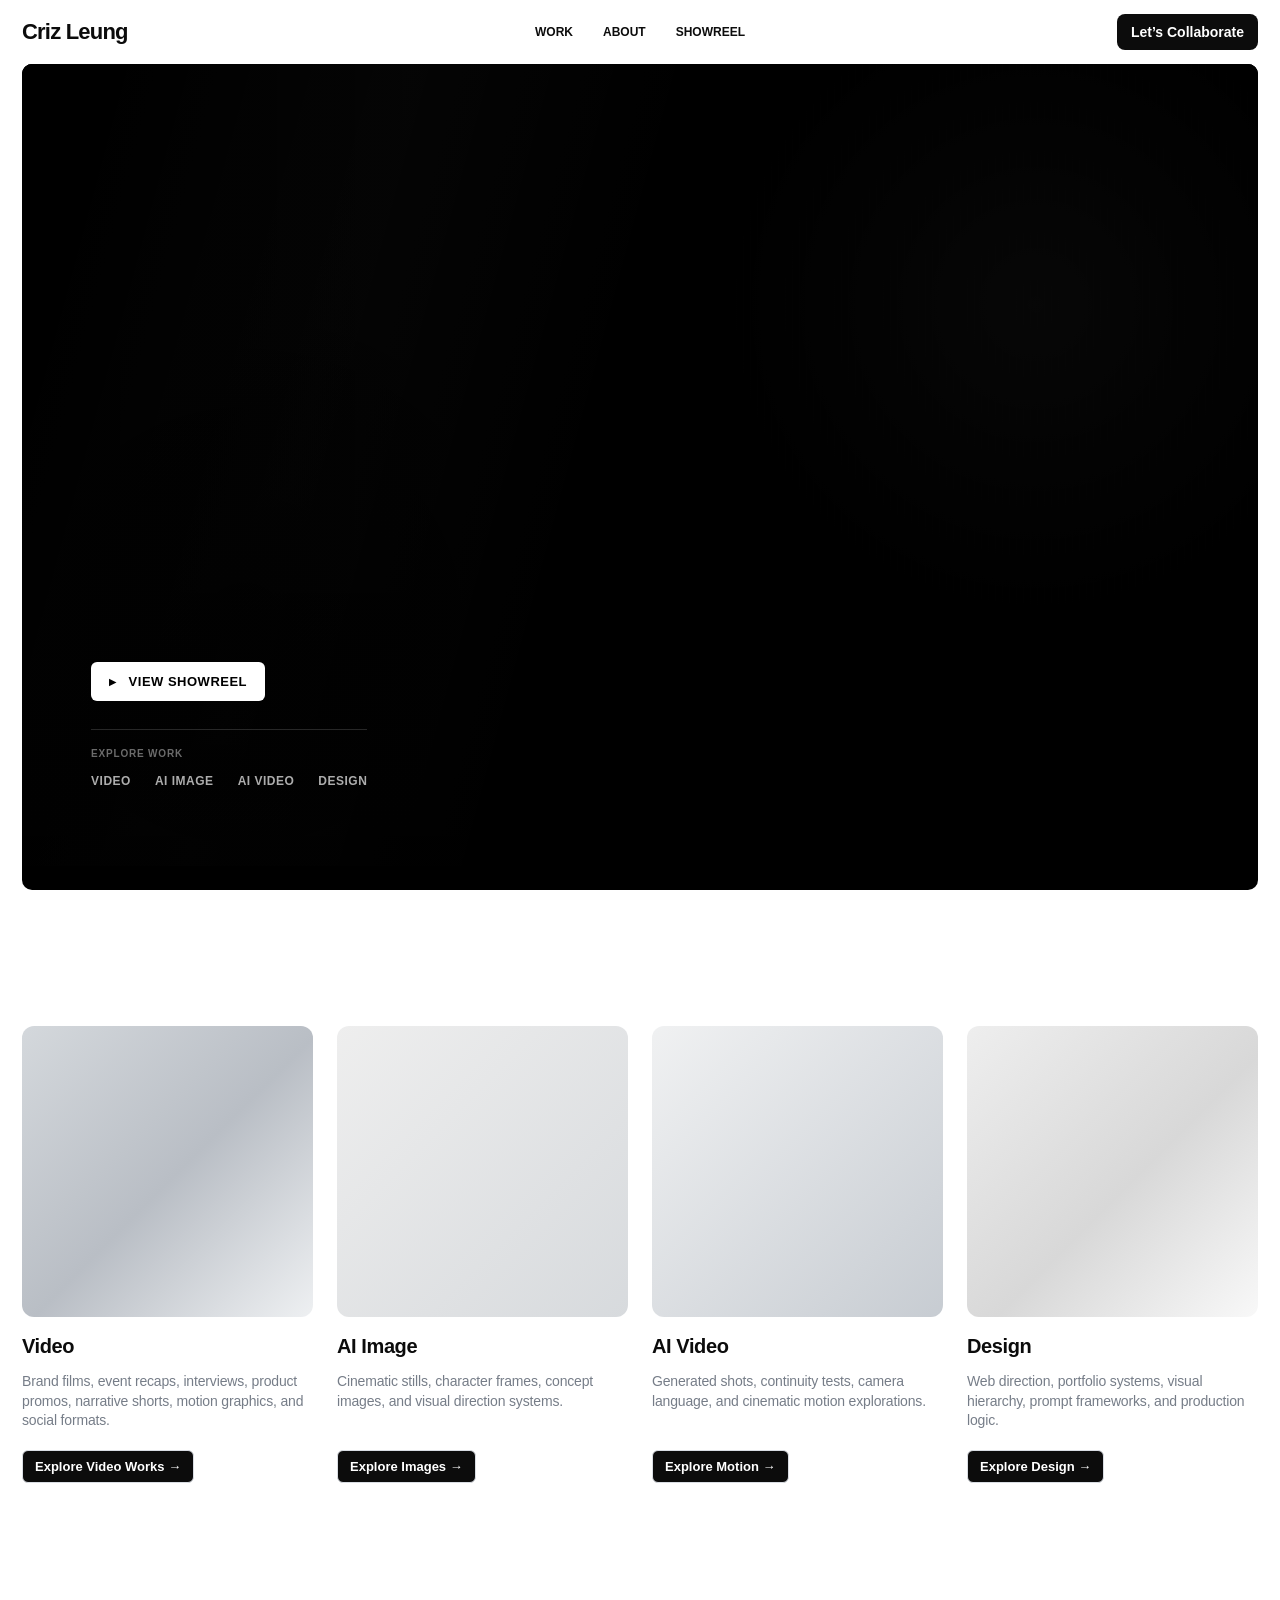
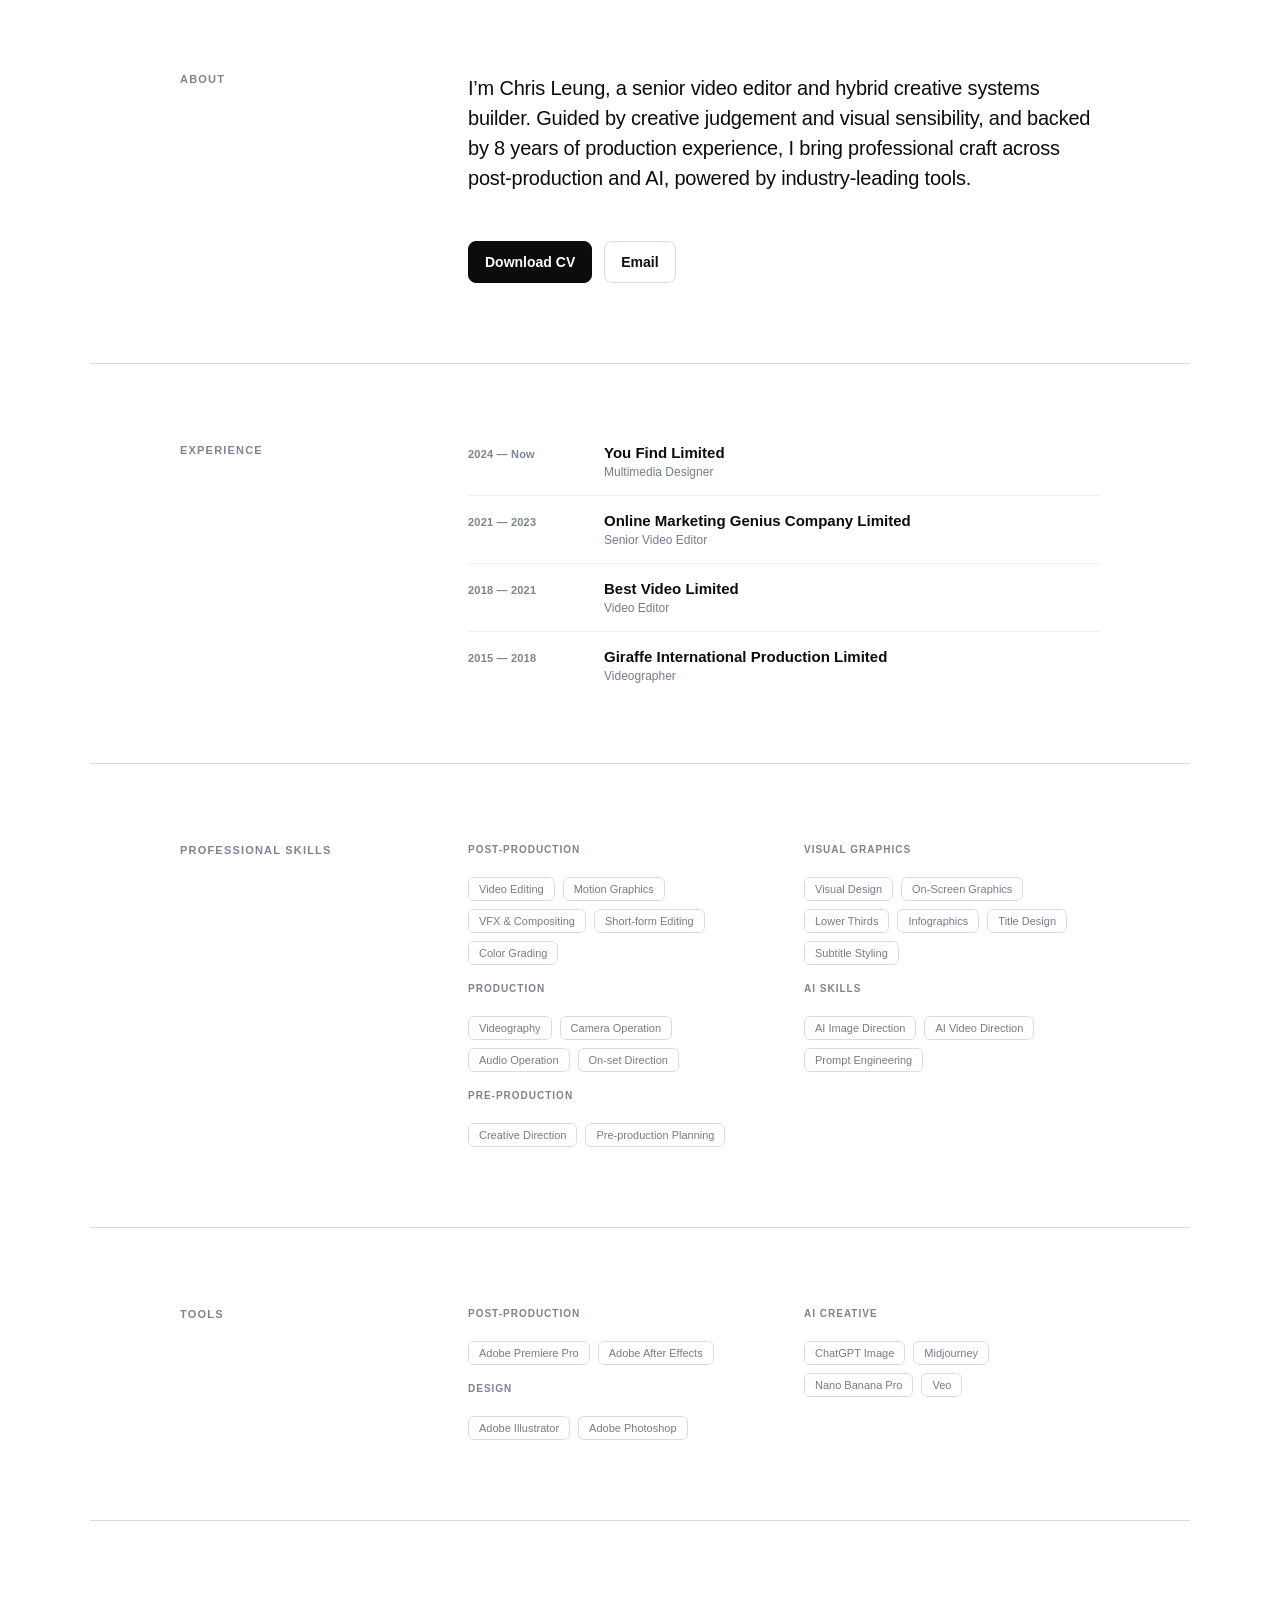
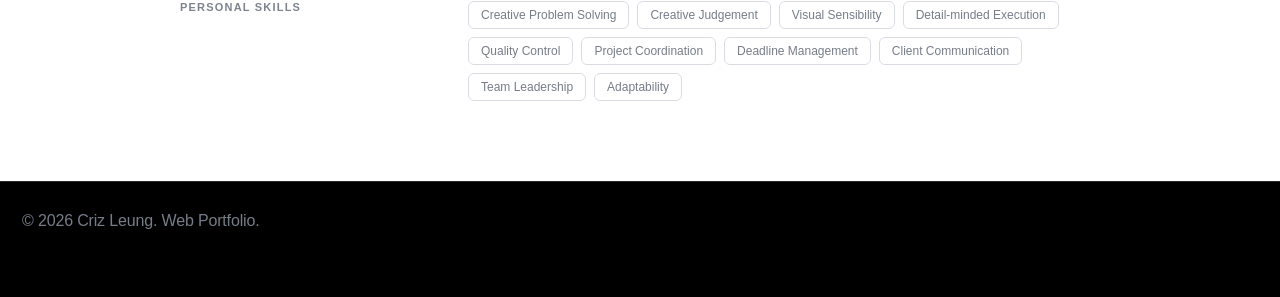
==== commit be45da82: "feat: implement Runway Option C asymmetric dual-column and wire tag redesign for about section" ====
--- a/public/index.html
+++ b/public/index.html
@@ -94,72 +94,84 @@
 
       <!-- Chapter 0: Bio Statement -->
       <div class="about-chapter" data-reveal>
-        <p class="label">About</p>
-        <h2 class="about-bio-text">
-          I’m Chris Leung, a senior video editor and hybrid creative systems builder. Guided by creative judgement and visual sensibility, and backed by 8 years of production experience, I bring professional craft across post-production and AI, powered by industry-leading tools.
-        </h2>
-        <div class="about-base-actions">
-          <a class="button light-button" href="CV_ChrisLeung.pdf" download>Download CV</a>
-          <a class="button ghost-button" href="mailto:crizleung21@gmail.com">Email</a>
+        <div class="about-chapter-label">
+          <p class="label">About</p>
+        </div>
+        <div class="about-chapter-content">
+          <h2 class="about-bio-text">
+            I’m Chris Leung, a senior video editor and hybrid creative systems builder. Guided by creative judgement and visual sensibility, and backed by 8 years of production experience, I bring professional craft across post-production and AI, powered by industry-leading tools.
+          </h2>
+          <div class="about-base-actions">
+            <a class="button light-button" href="CV_ChrisLeung.pdf" download>Download CV</a>
+            <a class="button ghost-button" href="mailto:crizleung21@gmail.com">Email</a>
+          </div>
         </div>
       </div>
 
       <!-- Chapter 1: Experience -->
       <div class="about-chapter" data-reveal data-stagger>
-        <p class="label">Experience</p>
-        <ul class="experience-list">
-          <li class="stagger-item"><span>2024 — Now</span><strong>You Find Limited</strong><em>Multimedia Designer</em></li>
-          <li class="stagger-item"><span>2021 — 2023</span><strong>Online Marketing Genius Company Limited</strong><em>Senior Video Editor</em></li>
-          <li class="stagger-item"><span>2018 — 2021</span><strong>Best Video Limited</strong><em>Video Editor</em></li>
-          <li class="stagger-item"><span>2015 — 2018</span><strong>Giraffe International Production Limited</strong><em>Videographer</em></li>
-        </ul>
+        <div class="about-chapter-label">
+          <p class="label">Experience</p>
+        </div>
+        <div class="about-chapter-content">
+          <ul class="experience-list">
+            <li class="stagger-item"><span>2024 — Now</span><strong>You Find Limited</strong><em>Multimedia Designer</em></li>
+            <li class="stagger-item"><span>2021 — 2023</span><strong>Online Marketing Genius Company Limited</strong><em>Senior Video Editor</em></li>
+            <li class="stagger-item"><span>2018 — 2021</span><strong>Best Video Limited</strong><em>Video Editor</em></li>
+            <li class="stagger-item"><span>2015 — 2018</span><strong>Giraffe International Production Limited</strong><em>Videographer</em></li>
+          </ul>
+        </div>
       </div>
 
       <!-- Chapter 2: Professional Skills -->
       <div class="about-chapter" data-reveal data-stagger>
-        <p class="label">Professional Skills</p>
-        <div class="skills-dashboard">
-          <div class="skills-dashboard-col">
-            <span class="skills-group-label">Post-Production</span>
-            <div class="skill-cloud mini-cloud">
-              <span class="stagger-item">Video Editing</span>
-              <span class="stagger-item">Motion Graphics</span>
-              <span class="stagger-item">VFX &amp; Compositing</span>
-              <span class="stagger-item">Short-form Editing</span>
-              <span class="stagger-item">Color Grading</span>
-            </div>
-
-            <span class="skills-group-label">Production</span>
-            <div class="skill-cloud mini-cloud">
-              <span class="stagger-item">Videography</span>
-              <span class="stagger-item">Camera Operation</span>
-              <span class="stagger-item">Audio Operation</span>
-              <span class="stagger-item">On-set Direction</span>
-            </div>
-
-            <span class="skills-group-label">Pre-Production</span>
-            <div class="skill-cloud mini-cloud">
-              <span class="stagger-item">Creative Direction</span>
-              <span class="stagger-item">Pre-production Planning</span>
-            </div>
-          </div>
-
-          <div class="skills-dashboard-col">
-            <span class="skills-group-label">Visual Graphics</span>
-            <div class="skill-cloud mini-cloud">
-              <span class="stagger-item">Visual Design</span>
-              <span class="stagger-item">On-Screen Graphics</span>
-              <span class="stagger-item">Lower Thirds</span>
-              <span class="stagger-item">Infographics</span>
-              <span class="stagger-item">Title Design</span>
-              <span class="stagger-item">Subtitle Styling</span>
-            </div>
-
-            <span class="skills-group-label">AI Skills</span>
-            <div class="skill-cloud mini-cloud">
-              <span class="stagger-item">AI Image Direction</span>
-              <span class="stagger-item">AI Video Direction</span>
-              <span class="stagger-item">Prompt Engineering</span>
+        <div class="about-chapter-label">
+          <p class="label">Professional Skills</p>
+        </div>
+        <div class="about-chapter-content">
+          <div class="skills-dashboard">
+            <div class="skills-dashboard-col">
+              <span class="skills-group-label">Post-Production</span>
+              <div class="skill-cloud mini-cloud">
+                <span class="stagger-item">Video Editing</span>
+                <span class="stagger-item">Motion Graphics</span>
+                <span class="stagger-item">VFX &amp; Compositing</span>
+                <span class="stagger-item">Short-form Editing</span>
+                <span class="stagger-item">Color Grading</span>
+              </div>
+
+              <span class="skills-group-label">Production</span>
+              <div class="skill-cloud mini-cloud">
+                <span class="stagger-item">Videography</span>
+                <span class="stagger-item">Camera Operation</span>
+                <span class="stagger-item">Audio Operation</span>
+                <span class="stagger-item">On-set Direction</span>
+              </div>
+
+              <span class="skills-group-label">Pre-Production</span>
+              <div class="skill-cloud mini-cloud">
+                <span class="stagger-item">Creative Direction</span>
+                <span class="stagger-item">Pre-production Planning</span>
+              </div>
+            </div>
+
+            <div class="skills-dashboard-col">
+              <span class="skills-group-label">Visual Graphics</span>
+              <div class="skill-cloud mini-cloud">
+                <span class="stagger-item">Visual Design</span>
+                <span class="stagger-item">On-Screen Graphics</span>
+                <span class="stagger-item">Lower Thirds</span>
+                <span class="stagger-item">Infographics</span>
+                <span class="stagger-item">Title Design</span>
+                <span class="stagger-item">Subtitle Styling</span>
+              </div>
+
+              <span class="skills-group-label">AI Skills</span>
+              <div class="skill-cloud mini-cloud">
+                <span class="stagger-item">AI Image Direction</span>
+                <span class="stagger-item">AI Video Direction</span>
+                <span class="stagger-item">Prompt Engineering</span>
+              </div>
             </div>
           </div>
         </div>
@@ -167,29 +179,33 @@
 
       <!-- Chapter 3: Tools -->
       <div class="about-chapter" data-reveal data-stagger>
-        <p class="label">Tools</p>
-        <div class="skills-dashboard">
-          <div class="skills-dashboard-col">
-            <span class="skills-group-label">Post-Production</span>
-            <div class="skill-cloud mini-cloud">
-              <span class="stagger-item">Adobe Premiere Pro</span>
-              <span class="stagger-item">Adobe After Effects</span>
-            </div>
-
-            <span class="skills-group-label">Design</span>
-            <div class="skill-cloud mini-cloud">
-              <span class="stagger-item">Adobe Illustrator</span>
-              <span class="stagger-item">Adobe Photoshop</span>
-            </div>
-          </div>
-
-          <div class="skills-dashboard-col">
-            <span class="skills-group-label">AI Creative</span>
-            <div class="skill-cloud mini-cloud">
-              <span class="stagger-item">ChatGPT Image</span>
-              <span class="stagger-item">Midjourney</span>
-              <span class="stagger-item">Nano Banana Pro</span>
-              <span class="stagger-item">Veo</span>
+        <div class="about-chapter-label">
+          <p class="label">Tools</p>
+        </div>
+        <div class="about-chapter-content">
+          <div class="skills-dashboard">
+            <div class="skills-dashboard-col">
+              <span class="skills-group-label">Post-Production</span>
+              <div class="skill-cloud mini-cloud">
+                <span class="stagger-item">Adobe Premiere Pro</span>
+                <span class="stagger-item">Adobe After Effects</span>
+              </div>
+
+              <span class="skills-group-label">Design</span>
+              <div class="skill-cloud mini-cloud">
+                <span class="stagger-item">Adobe Illustrator</span>
+                <span class="stagger-item">Adobe Photoshop</span>
+              </div>
+            </div>
+
+            <div class="skills-dashboard-col">
+              <span class="skills-group-label">AI Creative</span>
+              <div class="skill-cloud mini-cloud">
+                <span class="stagger-item">ChatGPT Image</span>
+                <span class="stagger-item">Midjourney</span>
+                <span class="stagger-item">Nano Banana Pro</span>
+                <span class="stagger-item">Veo</span>
+              </div>
             </div>
           </div>
         </div>
@@ -197,18 +213,22 @@
 
       <!-- Chapter 4: Personal Skills -->
       <div class="about-chapter" data-reveal data-stagger>
-        <p class="label">Personal Skills</p>
-        <div class="skill-cloud">
-          <span class="stagger-item">Creative Problem Solving</span>
-          <span class="stagger-item">Creative Judgement</span>
-          <span class="stagger-item">Visual Sensibility</span>
-          <span class="stagger-item">Detail-minded Execution</span>
-          <span class="stagger-item">Quality Control</span>
-          <span class="stagger-item">Project Coordination</span>
-          <span class="stagger-item">Deadline Management</span>
-          <span class="stagger-item">Client Communication</span>
-          <span class="stagger-item">Team Leadership</span>
-          <span class="stagger-item">Adaptability</span>
+        <div class="about-chapter-label">
+          <p class="label">Personal Skills</p>
+        </div>
+        <div class="about-chapter-content">
+          <div class="skill-cloud">
+            <span class="stagger-item">Creative Problem Solving</span>
+            <span class="stagger-item">Creative Judgement</span>
+            <span class="stagger-item">Visual Sensibility</span>
+            <span class="stagger-item">Detail-minded Execution</span>
+            <span class="stagger-item">Quality Control</span>
+            <span class="stagger-item">Project Coordination</span>
+            <span class="stagger-item">Deadline Management</span>
+            <span class="stagger-item">Client Communication</span>
+            <span class="stagger-item">Team Leadership</span>
+            <span class="stagger-item">Adaptability</span>
+          </div>
         </div>
       </div>
 
--- a/public/style.css
+++ b/public/style.css
@@ -167,21 +167,47 @@
 .about-chapter {
   max-width: 1100px;
   margin: 0 auto;
-  padding: 100px max(22px, calc((100vw - 1100px) / 2));
+  padding: 80px max(22px, calc((100vw - 1100px) / 2));
+  display: grid;
+  grid-template-columns: 240px 1fr;
+  gap: 48px;
+  align-items: flex-start;
 }
 .about-chapter + .about-chapter {
   border-top: 1px solid var(--soft-line);
 }
 
+.about-chapter-label {
+  position: sticky;
+  top: 120px;
+}
+.about-chapter-label .label {
+  margin: 0;
+  font-size: 11px;
+  font-weight: 700;
+  text-transform: uppercase;
+  letter-spacing: 1.2px;
+  color: var(--mid);
+  text-align: left;
+}
+
+.about-chapter-content {
+  display: flex;
+  flex-direction: column;
+  gap: 24px;
+  text-align: left;
+}
+
 /* Bio Statement */
 .about-bio-text {
-  font-size: clamp(24px, 2.4vw, 38px);
-  font-weight: 500;
-  line-height: 1.4;
-  letter-spacing: -0.6px;
-  color: var(--ink);
-  margin-bottom: 34px;
-  max-width: 900px;
+  font-size: 20px;
+  font-weight: 400;
+  line-height: 1.5;
+  letter-spacing: -0.2px;
+  color: var(--ink);
+  margin-bottom: 24px;
+  max-width: 760px;
+  text-align: left;
 }
 .about-base-actions {
   display: flex;
@@ -191,7 +217,7 @@
 /* Stagger Animation Items */
 .stagger-item {
   opacity: 0;
-  transform: translateY(16px);
+  transform: translateY(12px);
   transition: opacity 450ms cubic-bezier(0.215, 0.61, 0.355, 1),
               transform 450ms cubic-bezier(0.215, 0.61, 0.355, 1);
 }
@@ -209,12 +235,13 @@
   gap: 0;
 }
 .experience-list li {
-  padding: 20px 0;
+  padding: 16px 0;
   border-bottom: 1px solid rgba(0,0,0,0.06);
   display: grid;
-  grid-template-columns: 140px 1fr;
-  gap: 4px 24px;
+  grid-template-columns: 120px 1fr;
+  gap: 4px 16px;
   align-items: baseline;
+  text-align: left;
 }
 .experience-list li:first-child {
   padding-top: 0;
@@ -224,41 +251,46 @@
   padding-bottom: 0;
 }
 .experience-list span {
-  font-size: 12px;
+  font-size: 11px;
   color: var(--mid);
   font-weight: 700;
   letter-spacing: 0.2px;
 }
 .experience-list strong {
-  font-size: 16px;
+  font-size: 15px;
   color: var(--ink);
   grid-column: 2;
 }
 .experience-list em {
-  font-size: 13px;
+  font-size: 12px;
   color: var(--slate);
   font-style: normal;
   grid-column: 2;
 }
 
-/* Skill Clouds */
+/* Wireframe Skill Clouds */
 .skill-cloud {
   display: flex;
   flex-wrap: wrap;
   gap: 8px;
 }
 .skill-cloud span {
-  background: var(--soft-card);
-  border: 1px solid var(--soft-line);
+  background: transparent !important;
+  border: 1px solid var(--soft-line) !important;
   border-radius: 6px;
-  padding: 8px 14px;
-  font-size: 13px;
-  color: var(--ink);
+  padding: 6px 12px;
+  font-size: 12px;
+  color: var(--slate);
   font-weight: 500;
+  transition: all 250ms ease;
+}
+.skill-cloud span:hover {
+  border-color: var(--ink) !important;
+  color: var(--ink) !important;
 }
 .mini-cloud span {
-  padding: 6px 10px;
-  font-size: 12px;
+  padding: 5px 10px;
+  font-size: 11px;
 }
 
 /* Skills Dashboard (dual column) */
@@ -279,20 +311,27 @@
   color: var(--mid);
   font-weight: 700;
   display: block;
+  margin-bottom: 4px;
+  text-align: left;
 }
 
 /* Responsive */
-@media (max-width: 980px) {
+@media (max-width: 860px) {
   .about-chapter {
-    padding: 64px max(22px, calc((100vw - 1100px) / 2));
+    grid-template-columns: 1fr;
+    gap: 20px;
+    padding: 50px max(22px, calc((100vw - 1100px) / 2));
+  }
+  .about-chapter-label {
+    position: static;
   }
   .skills-dashboard {
     grid-template-columns: 1fr;
-    gap: 28px;
+    gap: 24px;
   }
   .experience-list li {
     grid-template-columns: 1fr;
-    gap: 4px;
+    gap: 2px;
   }
   .experience-list span {
     grid-column: 1;
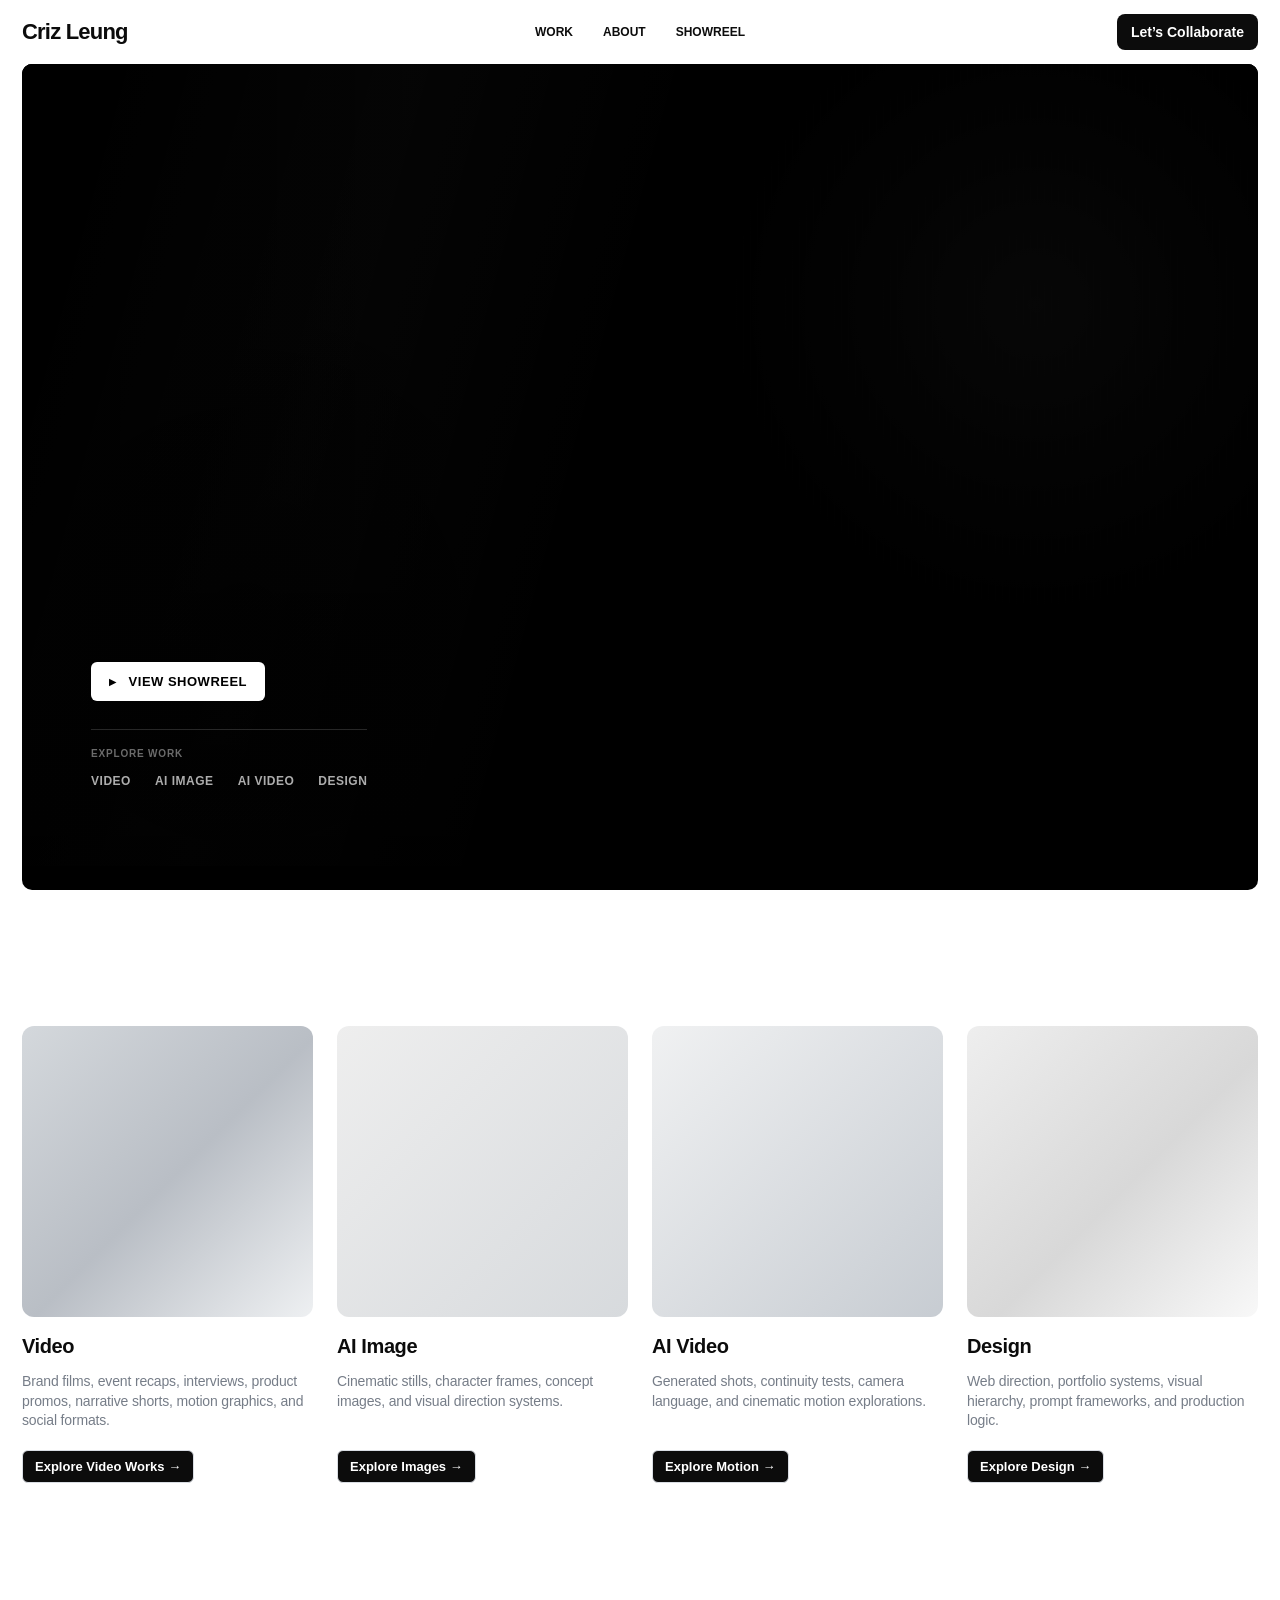
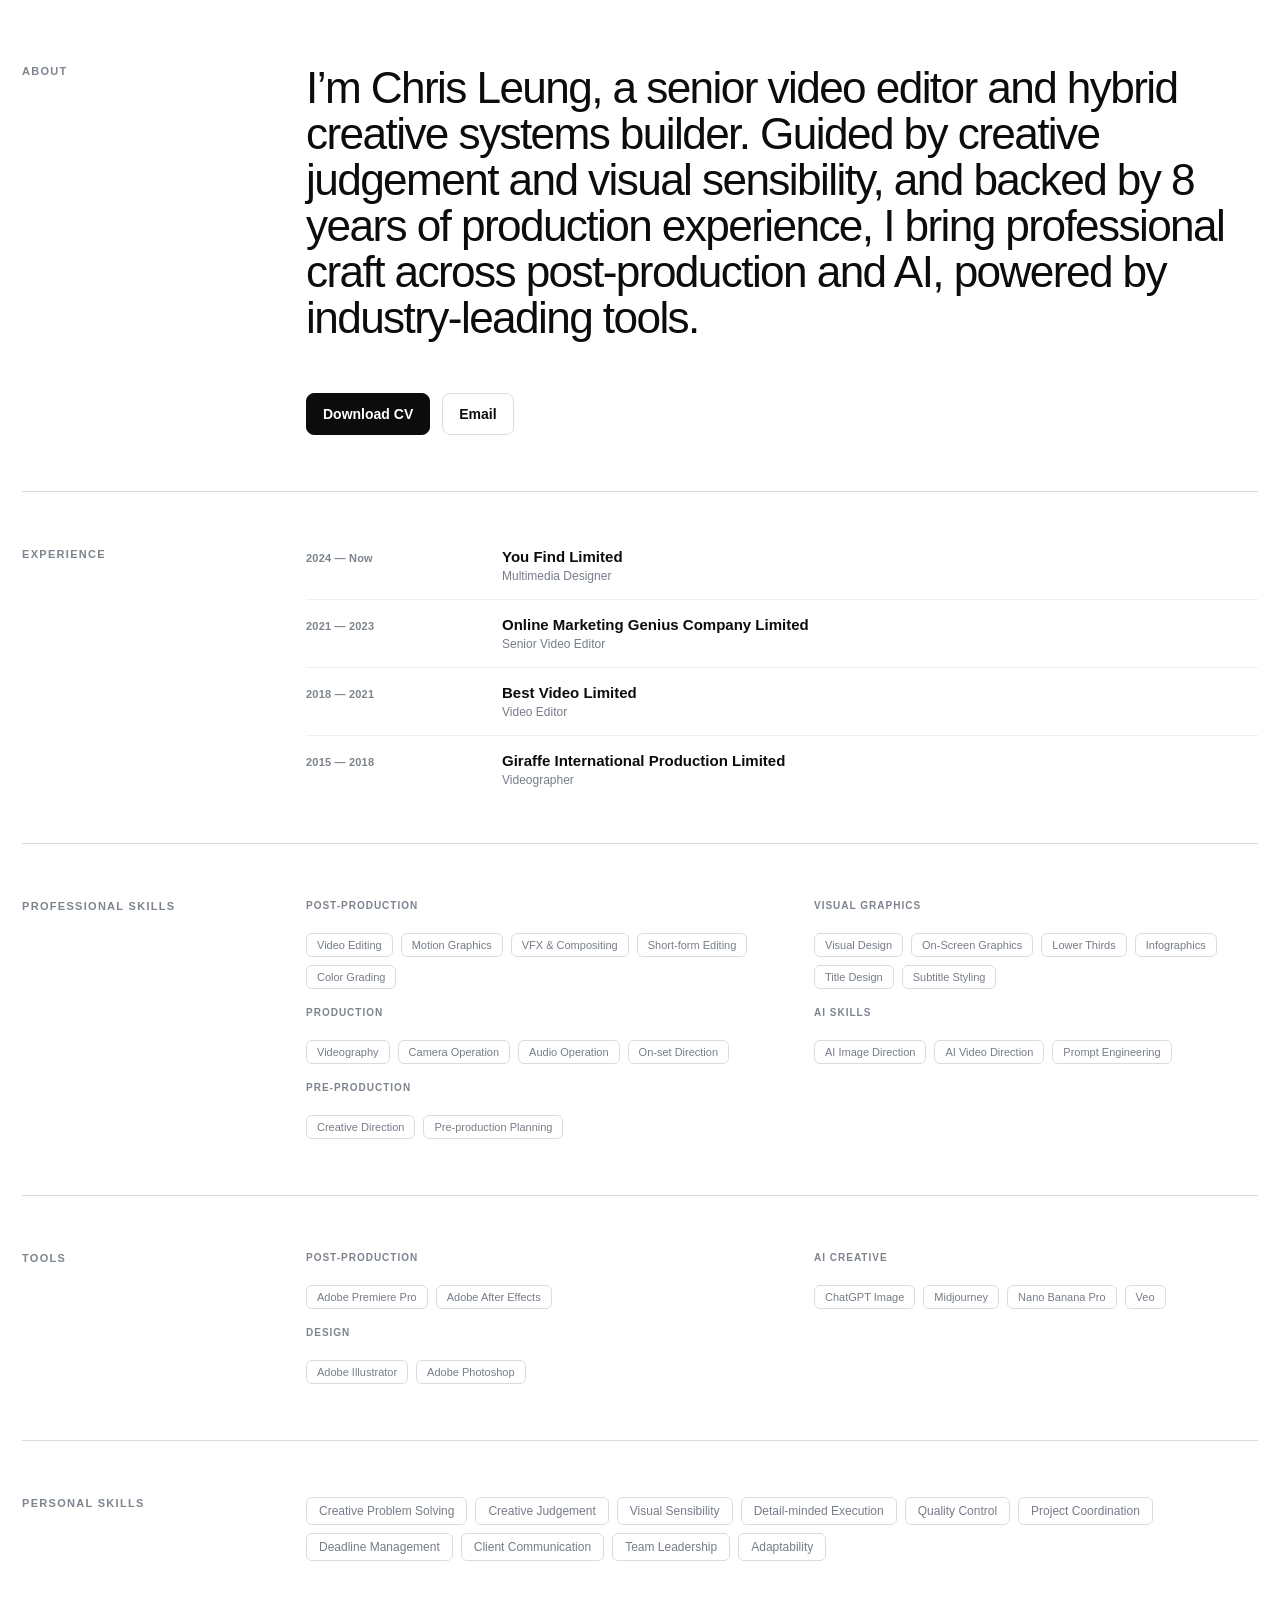
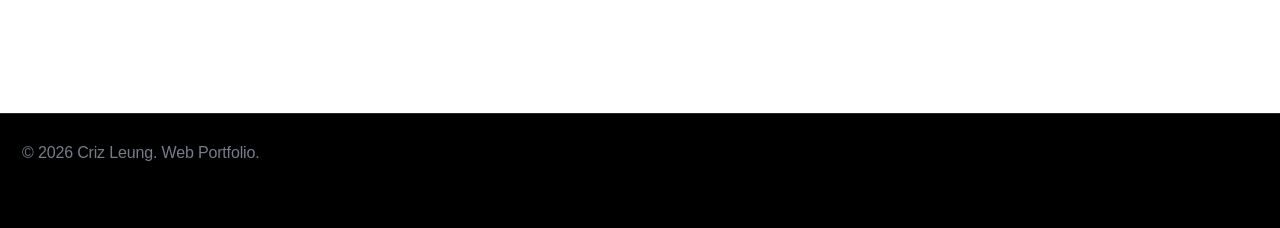
==== commit 8c739510: "Load wide About layout stylesheet" ====
--- a/public/index.html
+++ b/public/index.html
@@ -6,6 +6,7 @@
   <meta name="description" content="Criz Leung — hybrid creative systems portfolio for cinematic editing, AI image, AI video, and visual design." />
   <title>Criz Leung — Hybrid Creative Systems</title>
   <link rel="stylesheet" href="style.css" />
+  <link rel="stylesheet" href="about-wide.css" />
 </head>
 <body>
   <header class="site-header runway-header" data-reveal>
@@ -240,4 +241,4 @@
   </footer>
   <script src="script.js"></script>
 </body>
-</html>+</html>
--- a/public/about-wide.css
+++ b/public/about-wide.css
@@ -0,0 +1,116 @@
+/* About wide editorial layout overrides */
+.about-section {
+  padding: 72px max(22px, calc((100vw - 1600px) / 2)) 96px !important;
+  background: var(--paper) !important;
+}
+
+.about-chapter {
+  width: 100% !important;
+  max-width: 1600px !important;
+  margin: 0 auto !important;
+  padding: 56px 0 !important;
+  display: grid !important;
+  grid-template-columns: minmax(150px, 220px) minmax(0, 1fr) !important;
+  gap: clamp(32px, 5vw, 88px) !important;
+  align-items: flex-start !important;
+}
+
+.about-chapter:first-child {
+  padding-top: 0 !important;
+}
+
+.about-chapter-label {
+  position: sticky;
+  top: 104px;
+}
+
+.about-chapter-label .label {
+  text-align: left !important;
+  margin: 0 !important;
+  font-size: 11px !important;
+  letter-spacing: 1.3px !important;
+  color: var(--mid) !important;
+}
+
+.about-chapter-content {
+  width: 100% !important;
+  max-width: none !important;
+  text-align: left !important;
+}
+
+.about-bio-text {
+  max-width: 1180px !important;
+  margin: 0 !important;
+  color: var(--ink) !important;
+  font-size: clamp(28px, 3.45vw, 58px) !important;
+  line-height: 1.04 !important;
+  letter-spacing: -1.6px !important;
+  font-weight: 400 !important;
+  text-align: left !important;
+}
+
+.about-base-actions {
+  justify-content: flex-start !important;
+  margin-top: 28px !important;
+}
+
+.experience-list li {
+  grid-template-columns: minmax(130px, 180px) minmax(0, 1fr) !important;
+}
+
+.skills-dashboard {
+  width: 100% !important;
+  display: grid !important;
+  grid-template-columns: repeat(2, minmax(0, 1fr)) !important;
+  gap: clamp(32px, 5vw, 88px) !important;
+}
+
+.skills-dashboard-col {
+  gap: 18px !important;
+}
+
+.skill-cloud {
+  justify-content: flex-start !important;
+  max-width: none !important;
+}
+
+.skill-cloud span {
+  white-space: nowrap;
+}
+
+@media (min-width: 1280px) {
+  .about-chapter:nth-of-type(3) .skills-dashboard,
+  .about-chapter:nth-of-type(4) .skills-dashboard {
+    grid-template-columns: repeat(2, minmax(0, 1fr)) !important;
+  }
+}
+
+@media (max-width: 860px) {
+  .about-section {
+    padding: 56px 22px 72px !important;
+  }
+
+  .about-chapter {
+    grid-template-columns: 1fr !important;
+    gap: 18px !important;
+    padding: 42px 0 !important;
+  }
+
+  .about-chapter-label {
+    position: static !important;
+  }
+
+  .about-bio-text {
+    font-size: clamp(28px, 9vw, 42px) !important;
+    letter-spacing: -1px !important;
+  }
+
+  .skills-dashboard {
+    grid-template-columns: 1fr !important;
+    gap: 26px !important;
+  }
+
+  .experience-list li {
+    grid-template-columns: 1fr !important;
+  }
+}
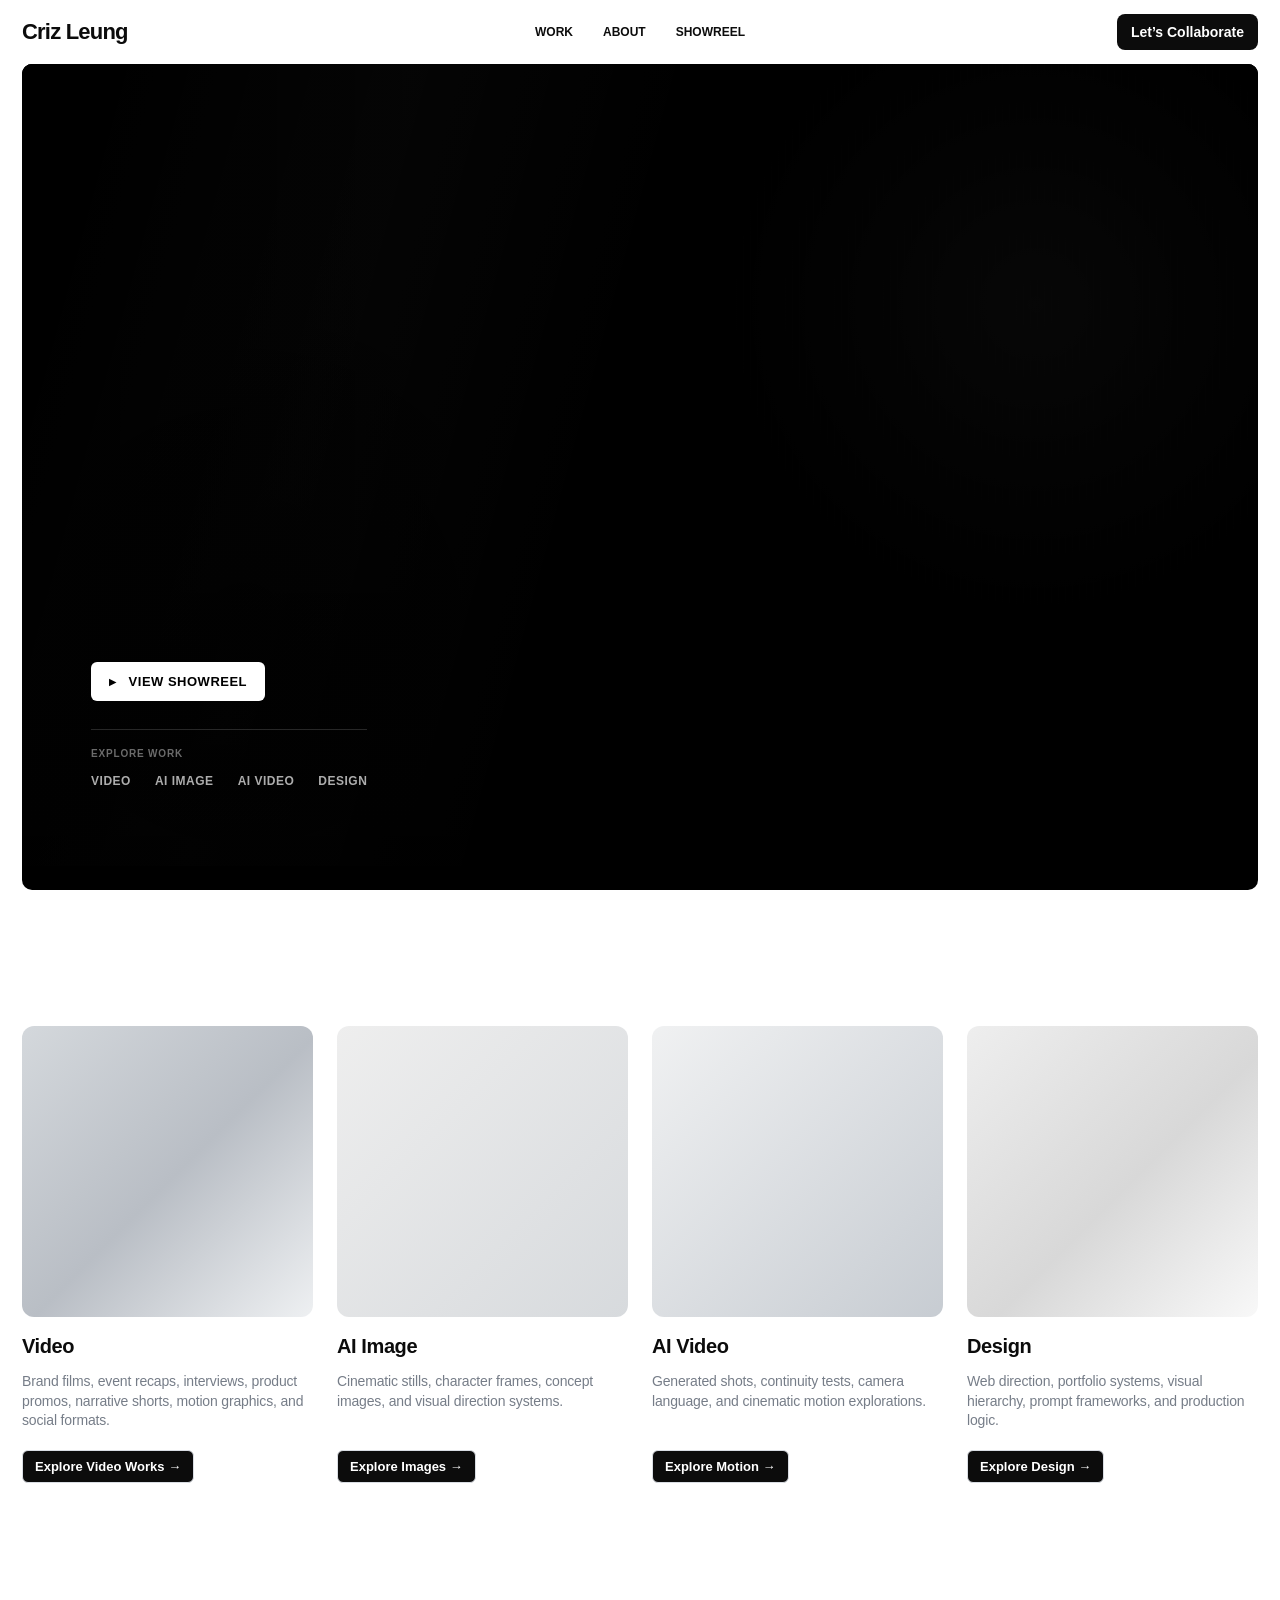
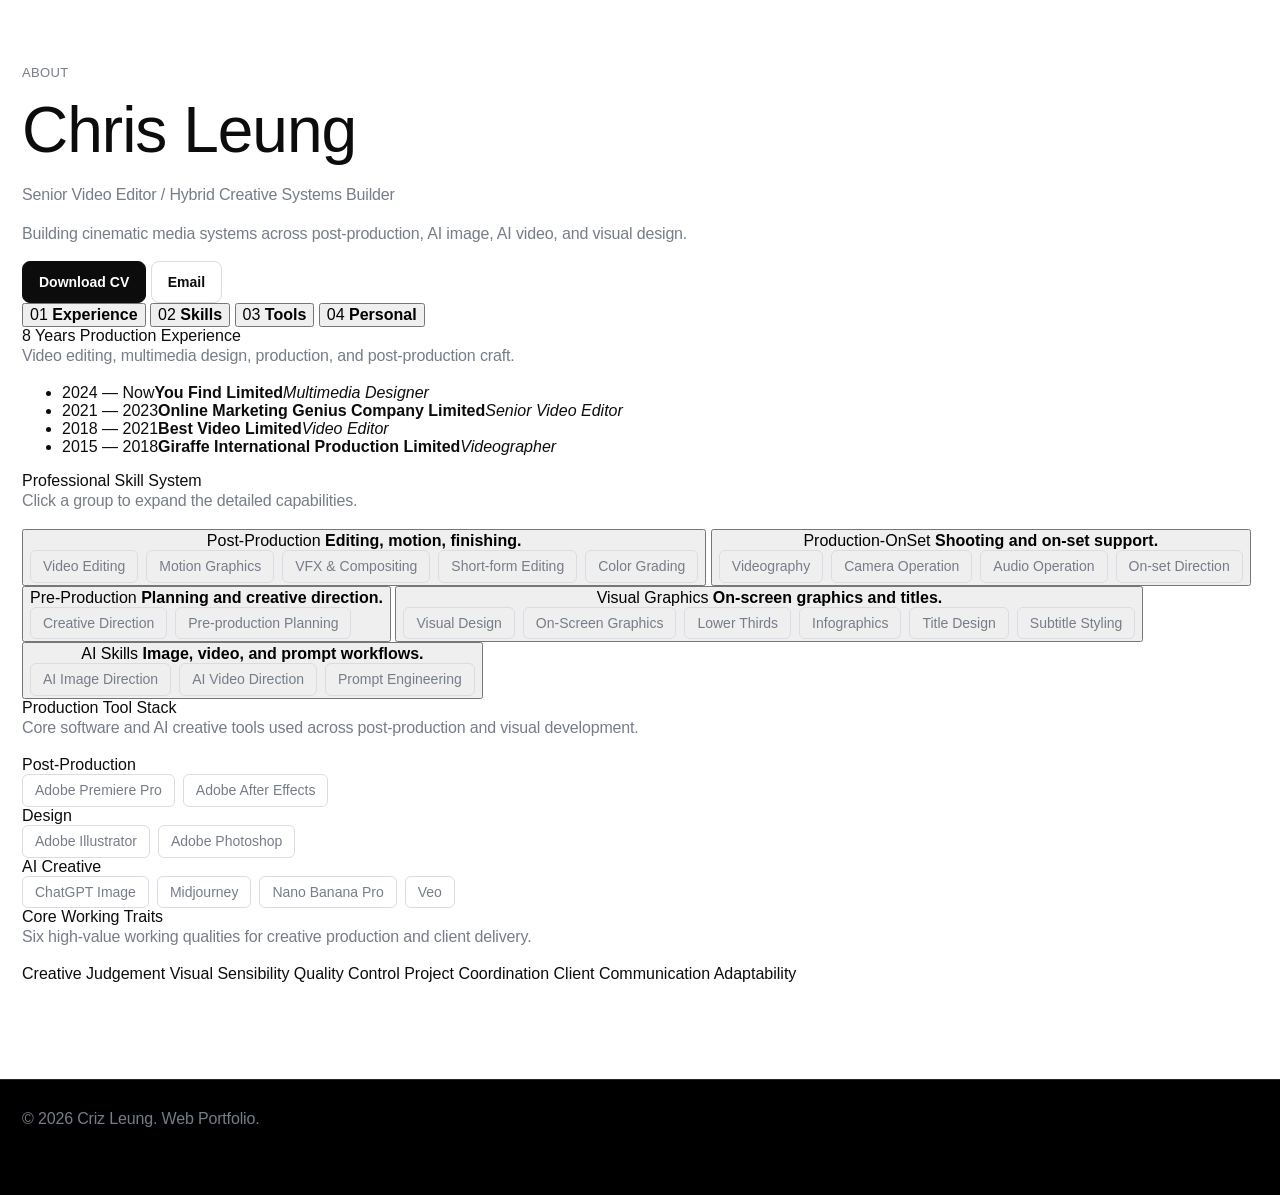
==== commit 0f899cfc: "Redesign About as command panel v2.0" ====
--- a/public/index.html
+++ b/public/index.html
@@ -91,148 +91,166 @@
       </div>
     </section>
 
-    <section id="about" class="about-section">
-
-      <!-- Chapter 0: Bio Statement -->
-      <div class="about-chapter" data-reveal>
-        <div class="about-chapter-label">
+    <section id="about" class="about-section about-command-section" data-reveal>
+      <div class="about-command-shell">
+        <aside class="about-command-profile">
           <p class="label">About</p>
-        </div>
-        <div class="about-chapter-content">
-          <h2 class="about-bio-text">
-            I’m Chris Leung, a senior video editor and hybrid creative systems builder. Guided by creative judgement and visual sensibility, and backed by 8 years of production experience, I bring professional craft across post-production and AI, powered by industry-leading tools.
-          </h2>
-          <div class="about-base-actions">
+          <h2>Chris Leung</h2>
+          <p class="about-role">Senior Video Editor / Hybrid Creative Systems Builder</p>
+          <p class="about-short-bio">Building cinematic media systems across post-production, AI image, AI video, and visual design.</p>
+          <div class="about-command-actions">
             <a class="button light-button" href="CV_ChrisLeung.pdf" download>Download CV</a>
             <a class="button ghost-button" href="mailto:crizleung21@gmail.com">Email</a>
           </div>
-        </div>
-      </div>
-
-      <!-- Chapter 1: Experience -->
-      <div class="about-chapter" data-reveal data-stagger>
-        <div class="about-chapter-label">
-          <p class="label">Experience</p>
-        </div>
-        <div class="about-chapter-content">
-          <ul class="experience-list">
-            <li class="stagger-item"><span>2024 — Now</span><strong>You Find Limited</strong><em>Multimedia Designer</em></li>
-            <li class="stagger-item"><span>2021 — 2023</span><strong>Online Marketing Genius Company Limited</strong><em>Senior Video Editor</em></li>
-            <li class="stagger-item"><span>2018 — 2021</span><strong>Best Video Limited</strong><em>Video Editor</em></li>
-            <li class="stagger-item"><span>2015 — 2018</span><strong>Giraffe International Production Limited</strong><em>Videographer</em></li>
-          </ul>
-        </div>
-      </div>
-
-      <!-- Chapter 2: Professional Skills -->
-      <div class="about-chapter" data-reveal data-stagger>
-        <div class="about-chapter-label">
-          <p class="label">Professional Skills</p>
-        </div>
-        <div class="about-chapter-content">
-          <div class="skills-dashboard">
-            <div class="skills-dashboard-col">
-              <span class="skills-group-label">Post-Production</span>
-              <div class="skill-cloud mini-cloud">
-                <span class="stagger-item">Video Editing</span>
-                <span class="stagger-item">Motion Graphics</span>
-                <span class="stagger-item">VFX &amp; Compositing</span>
-                <span class="stagger-item">Short-form Editing</span>
-                <span class="stagger-item">Color Grading</span>
-              </div>
-
-              <span class="skills-group-label">Production</span>
-              <div class="skill-cloud mini-cloud">
-                <span class="stagger-item">Videography</span>
-                <span class="stagger-item">Camera Operation</span>
-                <span class="stagger-item">Audio Operation</span>
-                <span class="stagger-item">On-set Direction</span>
-              </div>
-
-              <span class="skills-group-label">Pre-Production</span>
-              <div class="skill-cloud mini-cloud">
-                <span class="stagger-item">Creative Direction</span>
-                <span class="stagger-item">Pre-production Planning</span>
-              </div>
-            </div>
-
-            <div class="skills-dashboard-col">
-              <span class="skills-group-label">Visual Graphics</span>
-              <div class="skill-cloud mini-cloud">
-                <span class="stagger-item">Visual Design</span>
-                <span class="stagger-item">On-Screen Graphics</span>
-                <span class="stagger-item">Lower Thirds</span>
-                <span class="stagger-item">Infographics</span>
-                <span class="stagger-item">Title Design</span>
-                <span class="stagger-item">Subtitle Styling</span>
-              </div>
-
-              <span class="skills-group-label">AI Skills</span>
-              <div class="skill-cloud mini-cloud">
-                <span class="stagger-item">AI Image Direction</span>
-                <span class="stagger-item">AI Video Direction</span>
-                <span class="stagger-item">Prompt Engineering</span>
+        </aside>
+
+        <div class="about-command-panel">
+          <nav class="about-command-menu" aria-label="About panel navigation">
+            <button class="about-command-tab is-active" type="button" data-command-target="experience">
+              <span>01</span>
+              <strong>Experience</strong>
+            </button>
+            <button class="about-command-tab" type="button" data-command-target="skills">
+              <span>02</span>
+              <strong>Skills</strong>
+            </button>
+            <button class="about-command-tab" type="button" data-command-target="tools">
+              <span>03</span>
+              <strong>Tools</strong>
+            </button>
+            <button class="about-command-tab" type="button" data-command-target="personal">
+              <span>04</span>
+              <strong>Personal</strong>
+            </button>
+          </nav>
+
+          <div class="about-command-content">
+            <div class="command-panel is-active" data-command-panel="experience">
+              <div class="panel-heading">
+                <span>8 Years Production Experience</span>
+                <p>Video editing, multimedia design, production, and post-production craft.</p>
+              </div>
+              <ul class="command-timeline">
+                <li><span>2024 — Now</span><strong>You Find Limited</strong><em>Multimedia Designer</em></li>
+                <li><span>2021 — 2023</span><strong>Online Marketing Genius Company Limited</strong><em>Senior Video Editor</em></li>
+                <li><span>2018 — 2021</span><strong>Best Video Limited</strong><em>Video Editor</em></li>
+                <li><span>2015 — 2018</span><strong>Giraffe International Production Limited</strong><em>Videographer</em></li>
+              </ul>
+            </div>
+
+            <div class="command-panel" data-command-panel="skills">
+              <div class="panel-heading">
+                <span>Professional Skill System</span>
+                <p>Click a group to expand the detailed capabilities.</p>
+              </div>
+
+              <div class="skill-accordion">
+                <button class="skill-accordion-item is-open" type="button" data-skill-toggle>
+                  <span>Post-Production</span>
+                  <strong>Editing, motion, finishing.</strong>
+                  <div class="skill-cloud skill-accordion-content">
+                    <span>Video Editing</span>
+                    <span>Motion Graphics</span>
+                    <span>VFX &amp; Compositing</span>
+                    <span>Short-form Editing</span>
+                    <span>Color Grading</span>
+                  </div>
+                </button>
+
+                <button class="skill-accordion-item" type="button" data-skill-toggle>
+                  <span>Production-OnSet</span>
+                  <strong>Shooting and on-set support.</strong>
+                  <div class="skill-cloud skill-accordion-content">
+                    <span>Videography</span>
+                    <span>Camera Operation</span>
+                    <span>Audio Operation</span>
+                    <span>On-set Direction</span>
+                  </div>
+                </button>
+
+                <button class="skill-accordion-item" type="button" data-skill-toggle>
+                  <span>Pre-Production</span>
+                  <strong>Planning and creative direction.</strong>
+                  <div class="skill-cloud skill-accordion-content">
+                    <span>Creative Direction</span>
+                    <span>Pre-production Planning</span>
+                  </div>
+                </button>
+
+                <button class="skill-accordion-item" type="button" data-skill-toggle>
+                  <span>Visual Graphics</span>
+                  <strong>On-screen graphics and titles.</strong>
+                  <div class="skill-cloud skill-accordion-content">
+                    <span>Visual Design</span>
+                    <span>On-Screen Graphics</span>
+                    <span>Lower Thirds</span>
+                    <span>Infographics</span>
+                    <span>Title Design</span>
+                    <span>Subtitle Styling</span>
+                  </div>
+                </button>
+
+                <button class="skill-accordion-item" type="button" data-skill-toggle>
+                  <span>AI Skills</span>
+                  <strong>Image, video, and prompt workflows.</strong>
+                  <div class="skill-cloud skill-accordion-content">
+                    <span>AI Image Direction</span>
+                    <span>AI Video Direction</span>
+                    <span>Prompt Engineering</span>
+                  </div>
+                </button>
+              </div>
+            </div>
+
+            <div class="command-panel" data-command-panel="tools">
+              <div class="panel-heading">
+                <span>Production Tool Stack</span>
+                <p>Core software and AI creative tools used across post-production and visual development.</p>
+              </div>
+              <div class="tool-command-grid">
+                <article>
+                  <span>Post-Production</span>
+                  <div class="skill-cloud">
+                    <span>Adobe Premiere Pro</span>
+                    <span>Adobe After Effects</span>
+                  </div>
+                </article>
+                <article>
+                  <span>Design</span>
+                  <div class="skill-cloud">
+                    <span>Adobe Illustrator</span>
+                    <span>Adobe Photoshop</span>
+                  </div>
+                </article>
+                <article>
+                  <span>AI Creative</span>
+                  <div class="skill-cloud">
+                    <span>ChatGPT Image</span>
+                    <span>Midjourney</span>
+                    <span>Nano Banana Pro</span>
+                    <span>Veo</span>
+                  </div>
+                </article>
+              </div>
+            </div>
+
+            <div class="command-panel" data-command-panel="personal">
+              <div class="panel-heading">
+                <span>Core Working Traits</span>
+                <p>Six high-value working qualities for creative production and client delivery.</p>
+              </div>
+              <div class="personal-core-grid">
+                <span>Creative Judgement</span>
+                <span>Visual Sensibility</span>
+                <span>Quality Control</span>
+                <span>Project Coordination</span>
+                <span>Client Communication</span>
+                <span>Adaptability</span>
               </div>
             </div>
           </div>
         </div>
       </div>
-
-      <!-- Chapter 3: Tools -->
-      <div class="about-chapter" data-reveal data-stagger>
-        <div class="about-chapter-label">
-          <p class="label">Tools</p>
-        </div>
-        <div class="about-chapter-content">
-          <div class="skills-dashboard">
-            <div class="skills-dashboard-col">
-              <span class="skills-group-label">Post-Production</span>
-              <div class="skill-cloud mini-cloud">
-                <span class="stagger-item">Adobe Premiere Pro</span>
-                <span class="stagger-item">Adobe After Effects</span>
-              </div>
-
-              <span class="skills-group-label">Design</span>
-              <div class="skill-cloud mini-cloud">
-                <span class="stagger-item">Adobe Illustrator</span>
-                <span class="stagger-item">Adobe Photoshop</span>
-              </div>
-            </div>
-
-            <div class="skills-dashboard-col">
-              <span class="skills-group-label">AI Creative</span>
-              <div class="skill-cloud mini-cloud">
-                <span class="stagger-item">ChatGPT Image</span>
-                <span class="stagger-item">Midjourney</span>
-                <span class="stagger-item">Nano Banana Pro</span>
-                <span class="stagger-item">Veo</span>
-              </div>
-            </div>
-          </div>
-        </div>
-      </div>
-
-      <!-- Chapter 4: Personal Skills -->
-      <div class="about-chapter" data-reveal data-stagger>
-        <div class="about-chapter-label">
-          <p class="label">Personal Skills</p>
-        </div>
-        <div class="about-chapter-content">
-          <div class="skill-cloud">
-            <span class="stagger-item">Creative Problem Solving</span>
-            <span class="stagger-item">Creative Judgement</span>
-            <span class="stagger-item">Visual Sensibility</span>
-            <span class="stagger-item">Detail-minded Execution</span>
-            <span class="stagger-item">Quality Control</span>
-            <span class="stagger-item">Project Coordination</span>
-            <span class="stagger-item">Deadline Management</span>
-            <span class="stagger-item">Client Communication</span>
-            <span class="stagger-item">Team Leadership</span>
-            <span class="stagger-item">Adaptability</span>
-          </div>
-        </div>
-      </div>
-
     </section>
   </main>
 
--- a/public/about-wide.css
+++ b/public/about-wide.css
@@ -8,7 +8,7 @@
   width: 100% !important;
   max-width: 1600px !important;
   margin: 0 auto !important;
-  padding: 56px 0 !important;
+  padding: 52px 0 !important;
   display: grid !important;
   grid-template-columns: minmax(150px, 220px) minmax(0, 1fr) !important;
   gap: clamp(32px, 5vw, 88px) !important;
@@ -27,8 +27,10 @@
 .about-chapter-label .label {
   text-align: left !important;
   margin: 0 !important;
-  font-size: 11px !important;
-  letter-spacing: 1.3px !important;
+  font-size: 12px !important;
+  line-height: 1.2 !important;
+  letter-spacing: 1.25px !important;
+  font-weight: 700 !important;
   color: var(--mid) !important;
 }
 
@@ -39,23 +41,46 @@
 }
 
 .about-bio-text {
-  max-width: 1180px !important;
+  max-width: 980px !important;
   margin: 0 !important;
   color: var(--ink) !important;
-  font-size: clamp(28px, 3.45vw, 58px) !important;
-  line-height: 1.04 !important;
-  letter-spacing: -1.6px !important;
+  font-size: clamp(20px, 1.85vw, 32px) !important;
+  line-height: 1.2 !important;
+  letter-spacing: -0.55px !important;
   font-weight: 400 !important;
   text-align: left !important;
 }
 
 .about-base-actions {
   justify-content: flex-start !important;
-  margin-top: 28px !important;
+  margin-top: 26px !important;
+}
+
+.about-base-actions .button {
+  font-size: 14px !important;
+  padding: 11px 15px !important;
 }
 
 .experience-list li {
-  grid-template-columns: minmax(130px, 180px) minmax(0, 1fr) !important;
+  grid-template-columns: minmax(140px, 190px) minmax(0, 1fr) !important;
+  padding: 16px 0 !important;
+}
+
+.experience-list span {
+  font-size: 11px !important;
+  line-height: 1.2 !important;
+  letter-spacing: 0.35px !important;
+}
+
+.experience-list strong {
+  font-size: 17px !important;
+  line-height: 1.25 !important;
+  font-weight: 700 !important;
+}
+
+.experience-list em {
+  font-size: 14px !important;
+  line-height: 1.35 !important;
 }
 
 .skills-dashboard {
@@ -66,7 +91,15 @@
 }
 
 .skills-dashboard-col {
-  gap: 18px !important;
+  gap: 20px !important;
+}
+
+.skills-group-label {
+  font-size: 12px !important;
+  line-height: 1.2 !important;
+  letter-spacing: 1px !important;
+  font-weight: 700 !important;
+  margin-bottom: 7px !important;
 }
 
 .skill-cloud {
@@ -76,6 +109,9 @@
 
 .skill-cloud span {
   white-space: nowrap;
+  font-size: 14px !important;
+  line-height: 1.2 !important;
+  padding: 7px 12px !important;
 }
 
 @media (min-width: 1280px) {
@@ -93,7 +129,7 @@
   .about-chapter {
     grid-template-columns: 1fr !important;
     gap: 18px !important;
-    padding: 42px 0 !important;
+    padding: 40px 0 !important;
   }
 
   .about-chapter-label {
@@ -101,8 +137,9 @@
   }
 
   .about-bio-text {
-    font-size: clamp(28px, 9vw, 42px) !important;
-    letter-spacing: -1px !important;
+    font-size: clamp(18px, 5.4vw, 26px) !important;
+    line-height: 1.22 !important;
+    letter-spacing: -0.45px !important;
   }
 
   .skills-dashboard {
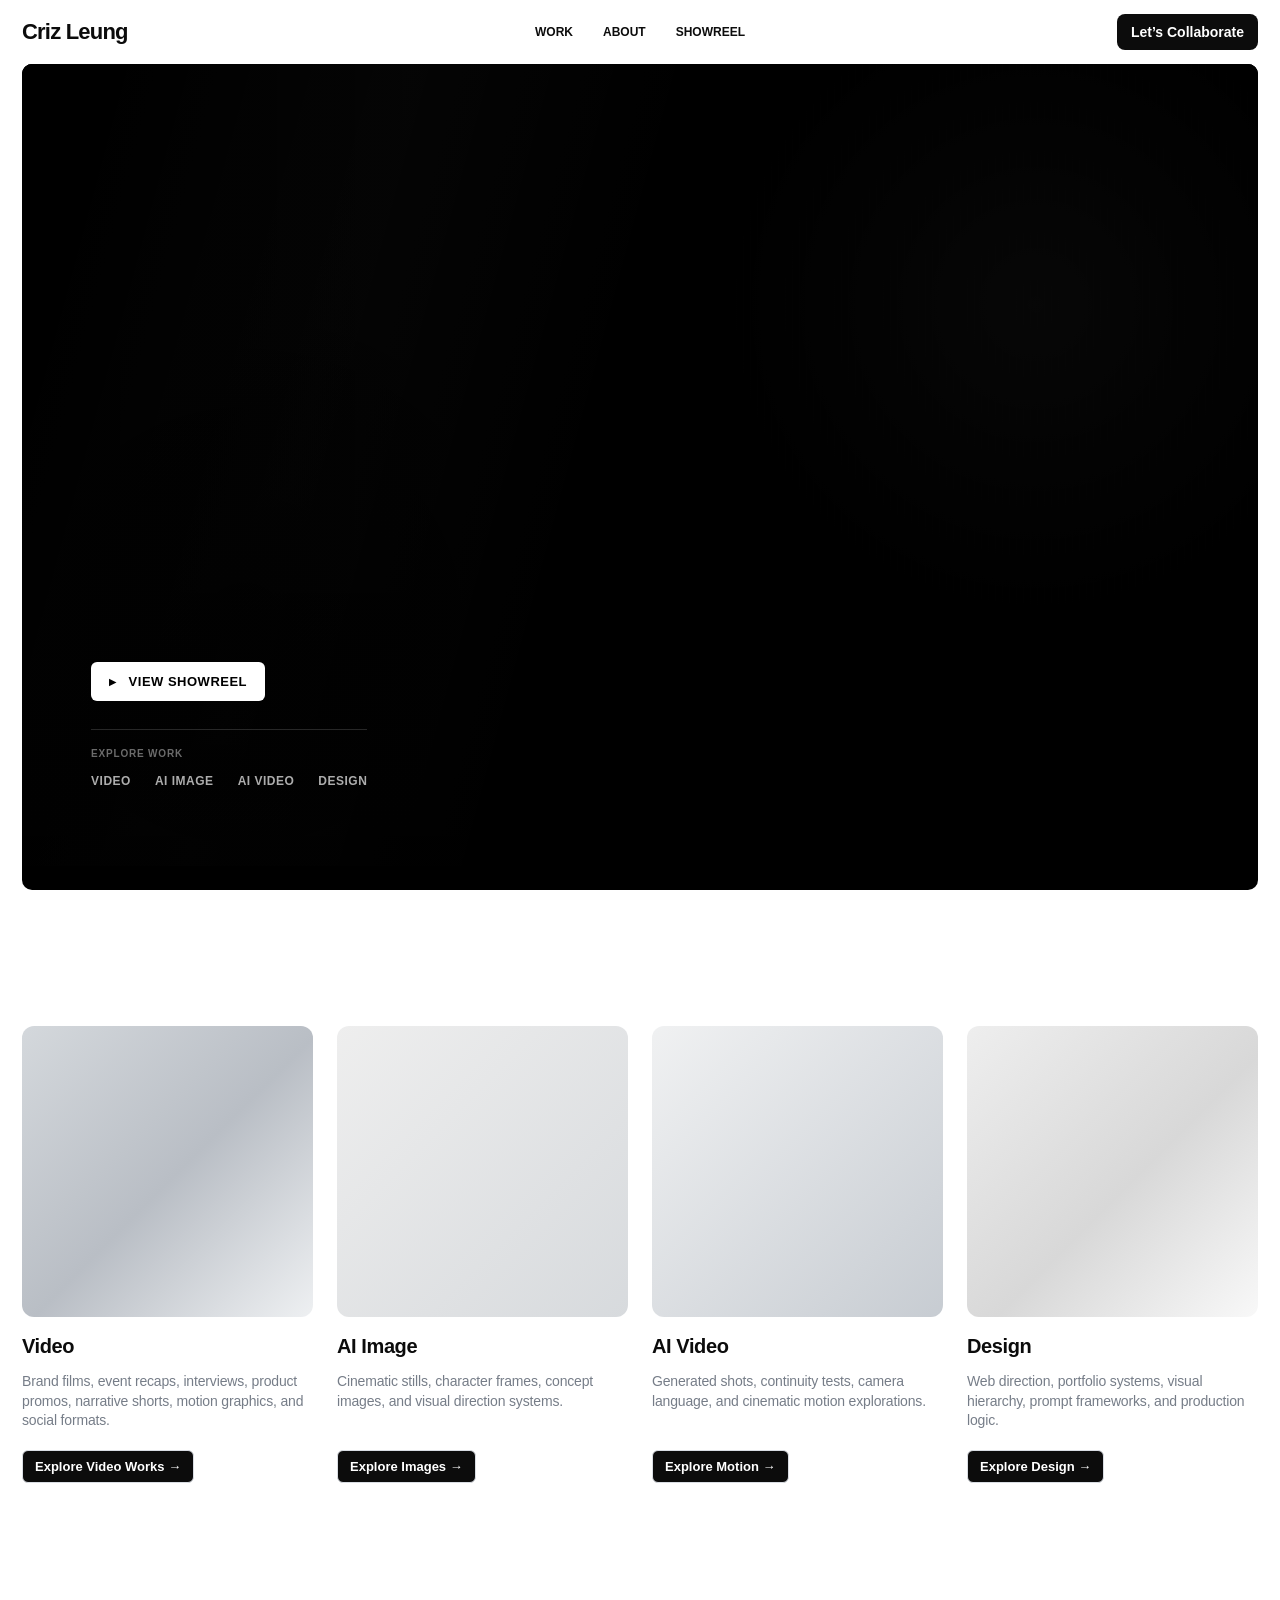
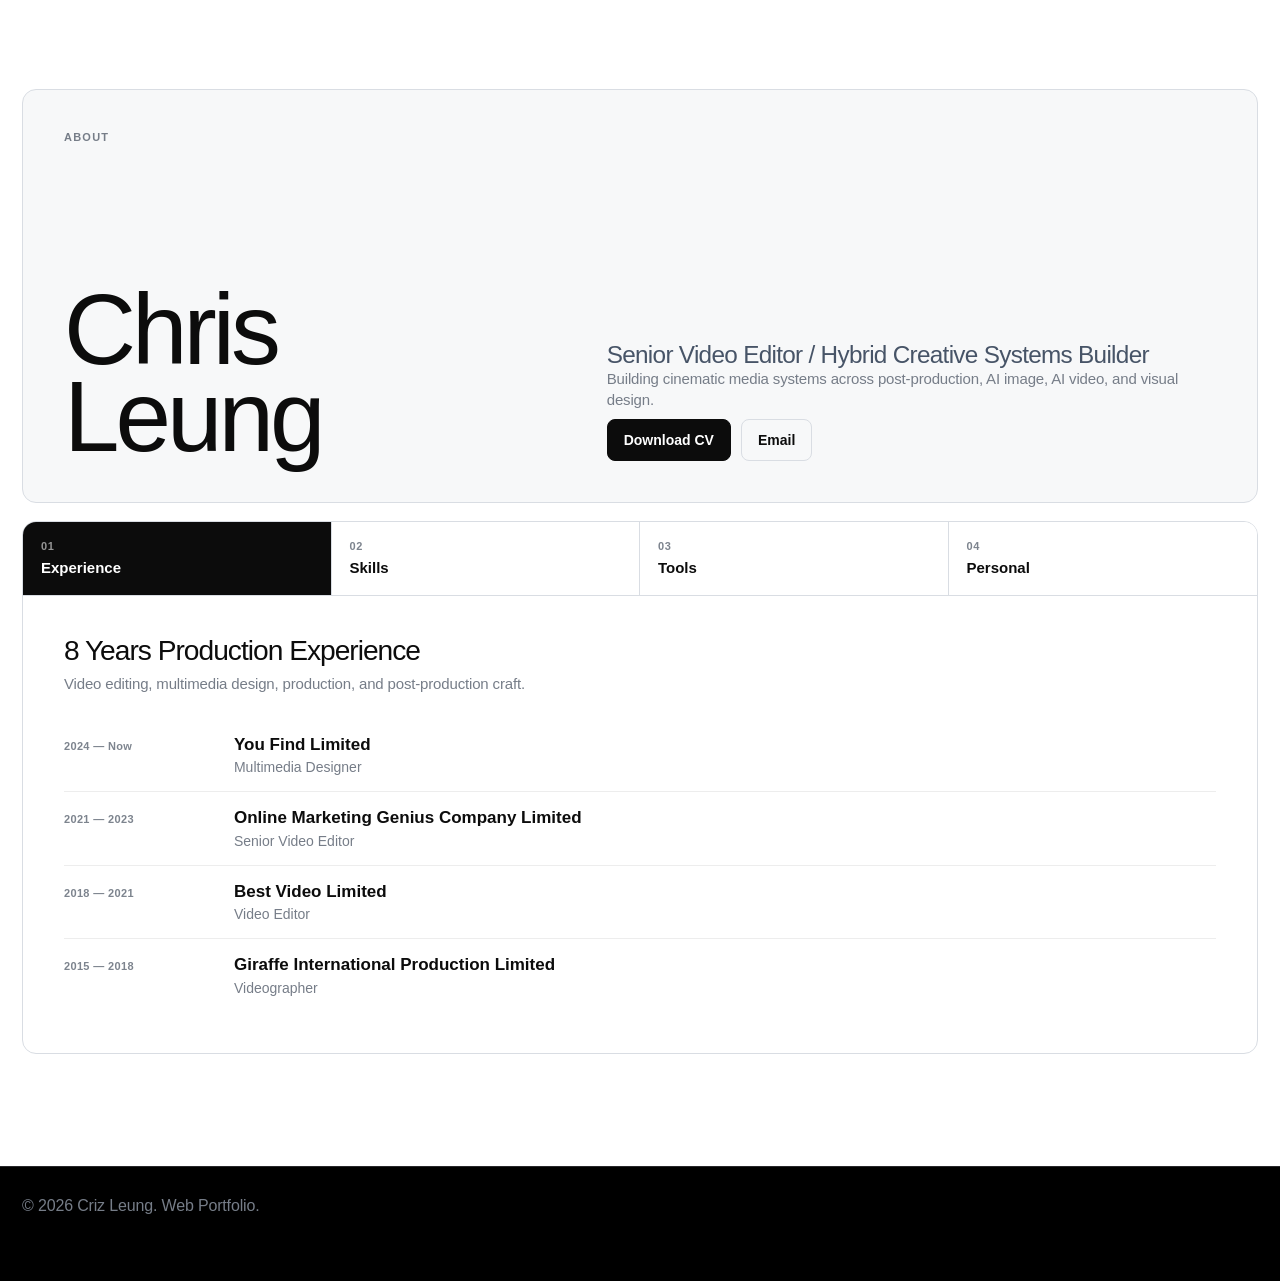
==== commit 046c6752: "Group About profile copy for editorial split banner" ====
--- a/public/index.html
+++ b/public/index.html
@@ -96,11 +96,13 @@
         <aside class="about-command-profile">
           <p class="label">About</p>
           <h2>Chris Leung</h2>
-          <p class="about-role">Senior Video Editor / Hybrid Creative Systems Builder</p>
-          <p class="about-short-bio">Building cinematic media systems across post-production, AI image, AI video, and visual design.</p>
-          <div class="about-command-actions">
-            <a class="button light-button" href="CV_ChrisLeung.pdf" download>Download CV</a>
-            <a class="button ghost-button" href="mailto:crizleung21@gmail.com">Email</a>
+          <div class="about-profile-copy">
+            <p class="about-role">Senior Video Editor / Hybrid Creative Systems Builder</p>
+            <p class="about-short-bio">Building cinematic media systems across post-production, AI image, AI video, and visual design.</p>
+            <div class="about-command-actions">
+              <a class="button light-button" href="CV_ChrisLeung.pdf" download>Download CV</a>
+              <a class="button ghost-button" href="mailto:crizleung21@gmail.com">Email</a>
+            </div>
           </div>
         </aside>
 
--- a/public/about-wide.css
+++ b/public/about-wide.css
@@ -1,153 +1,362 @@
-/* About wide editorial layout overrides */
-.about-section {
-  padding: 72px max(22px, calc((100vw - 1600px) / 2)) 96px !important;
+/* About Command Panel v2.1 — stacked profile / panel */
+.about-command-section {
+  padding: 96px max(22px, calc((100vw - 1600px) / 2)) 112px !important;
   background: var(--paper) !important;
-}
-
-.about-chapter {
-  width: 100% !important;
-  max-width: 1600px !important;
-  margin: 0 auto !important;
-  padding: 52px 0 !important;
-  display: grid !important;
-  grid-template-columns: minmax(150px, 220px) minmax(0, 1fr) !important;
-  gap: clamp(32px, 5vw, 88px) !important;
-  align-items: flex-start !important;
-}
-
-.about-chapter:first-child {
-  padding-top: 0 !important;
-}
-
-.about-chapter-label {
-  position: sticky;
-  top: 104px;
-}
-
-.about-chapter-label .label {
-  text-align: left !important;
-  margin: 0 !important;
-  font-size: 12px !important;
-  line-height: 1.2 !important;
-  letter-spacing: 1.25px !important;
-  font-weight: 700 !important;
-  color: var(--mid) !important;
-}
-
-.about-chapter-content {
-  width: 100% !important;
-  max-width: none !important;
-  text-align: left !important;
-}
-
-.about-bio-text {
-  max-width: 980px !important;
-  margin: 0 !important;
   color: var(--ink) !important;
-  font-size: clamp(20px, 1.85vw, 32px) !important;
-  line-height: 1.2 !important;
-  letter-spacing: -0.55px !important;
-  font-weight: 400 !important;
-  text-align: left !important;
-}
-
-.about-base-actions {
-  justify-content: flex-start !important;
-  margin-top: 26px !important;
-}
-
-.about-base-actions .button {
-  font-size: 14px !important;
-  padding: 11px 15px !important;
-}
-
-.experience-list li {
-  grid-template-columns: minmax(140px, 190px) minmax(0, 1fr) !important;
-  padding: 16px 0 !important;
-}
-
-.experience-list span {
-  font-size: 11px !important;
-  line-height: 1.2 !important;
-  letter-spacing: 0.35px !important;
-}
-
-.experience-list strong {
-  font-size: 17px !important;
-  line-height: 1.25 !important;
-  font-weight: 700 !important;
-}
-
-.experience-list em {
-  font-size: 14px !important;
-  line-height: 1.35 !important;
-}
-
-.skills-dashboard {
-  width: 100% !important;
-  display: grid !important;
-  grid-template-columns: repeat(2, minmax(0, 1fr)) !important;
-  gap: clamp(32px, 5vw, 88px) !important;
-}
-
-.skills-dashboard-col {
-  gap: 20px !important;
-}
-
-.skills-group-label {
-  font-size: 12px !important;
-  line-height: 1.2 !important;
-  letter-spacing: 1px !important;
-  font-weight: 700 !important;
-  margin-bottom: 7px !important;
+}
+
+.about-command-shell {
+  max-width: 1600px;
+  margin: 0 auto;
+  display: grid;
+  grid-template-columns: 1fr;
+  gap: 18px;
+  align-items: stretch;
+}
+
+.about-command-profile {
+  border: 1px solid var(--soft-line);
+  border-radius: 14px;
+  padding: clamp(28px, 3.2vw, 48px);
+  min-height: 300px;
+  display: grid;
+  grid-template-columns: minmax(260px, 0.88fr) minmax(0, 1.12fr);
+  gap: clamp(28px, 5vw, 80px);
+  align-items: end;
+  background: #f7f8f9;
+}
+
+.about-command-profile .label {
+  grid-column: 1 / -1;
+  margin: 0 0 clamp(58px, 6vw, 96px);
+  font-size: 11px;
+  letter-spacing: 1.25px;
+  font-weight: 700;
+}
+
+.about-command-profile h2 {
+  margin: 0;
+  color: var(--ink);
+  font-size: clamp(54px, 7.8vw, 128px);
+  line-height: 0.88;
+  letter-spacing: -4px;
+  font-weight: 400;
+}
+
+.about-profile-meta {
+  display: grid;
+  gap: 18px;
+  justify-items: start;
+}
+
+.about-role {
+  max-width: 760px;
+  margin: 0;
+  color: #475467;
+  font-size: clamp(19px, 1.9vw, 32px);
+  line-height: 1.12;
+  letter-spacing: -0.7px;
+}
+
+.about-short-bio {
+  max-width: 680px;
+  margin: 0;
+  color: var(--slate);
+  font-size: 15px;
+  line-height: 1.45;
+}
+
+.about-command-actions {
+  display: flex;
+  flex-wrap: wrap;
+  gap: 10px;
+  margin-top: 8px;
+}
+
+.about-command-panel {
+  border: 1px solid var(--soft-line);
+  border-radius: 14px;
+  overflow: hidden;
+  background: var(--paper);
+  display: grid;
+  grid-template-rows: auto 1fr;
+  min-height: 440px;
+}
+
+.about-command-menu {
+  display: grid;
+  grid-template-columns: repeat(4, minmax(0, 1fr));
+  border-bottom: 1px solid var(--soft-line);
+}
+
+.about-command-tab {
+  appearance: none;
+  border: 0;
+  border-right: 1px solid var(--soft-line);
+  background: var(--paper);
+  color: var(--ink);
+  padding: 18px 18px;
+  display: grid;
+  gap: 8px;
+  text-align: left;
+  cursor: pointer;
+  transition: background 220ms ease, color 220ms ease;
+}
+
+.about-command-tab:last-child {
+  border-right: 0;
+}
+
+.about-command-tab span {
+  color: var(--mid);
+  font-size: 11px;
+  font-weight: 700;
+  letter-spacing: 0.6px;
+}
+
+.about-command-tab strong {
+  font-size: 15px;
+  line-height: 1.1;
+  font-weight: 700;
+}
+
+.about-command-tab.is-active,
+.about-command-tab:hover {
+  background: var(--ink);
+  color: var(--white);
+}
+
+.about-command-tab.is-active span,
+.about-command-tab:hover span {
+  color: rgba(255,255,255,0.56);
+}
+
+.about-command-content {
+  padding: clamp(24px, 3.2vw, 44px);
+}
+
+.command-panel {
+  display: none;
+}
+
+.command-panel.is-active {
+  display: block;
+}
+
+.panel-heading {
+  display: grid;
+  gap: 8px;
+  margin-bottom: 24px;
+}
+
+.panel-heading span {
+  color: var(--ink);
+  font-size: clamp(24px, 2.2vw, 38px);
+  line-height: 1.02;
+  letter-spacing: -1px;
+  font-weight: 400;
+}
+
+.panel-heading p {
+  max-width: 760px;
+  margin: 0;
+  color: var(--slate);
+  font-size: 15px;
+  line-height: 1.45;
+}
+
+.command-timeline {
+  display: grid;
+  list-style: none;
+  padding: 0;
+  margin: 0;
+}
+
+.command-timeline li {
+  display: grid;
+  grid-template-columns: minmax(108px, 150px) minmax(0, 1fr);
+  gap: 4px 20px;
+  padding: 16px 0;
+  border-bottom: 1px solid rgba(0,0,0,0.07);
+  align-items: baseline;
+}
+
+.command-timeline li:last-child {
+  border-bottom: 0;
+}
+
+.command-timeline span {
+  color: var(--mid);
+  font-size: 11px;
+  font-weight: 700;
+  letter-spacing: 0.35px;
+}
+
+.command-timeline strong {
+  color: var(--ink);
+  font-size: 17px;
+  line-height: 1.2;
+}
+
+.command-timeline em {
+  grid-column: 2;
+  color: var(--slate);
+  font-style: normal;
+  font-size: 14px;
+}
+
+.skill-accordion {
+  display: grid;
+  grid-template-columns: repeat(2, minmax(0, 1fr));
+  gap: 10px;
+}
+
+.skill-accordion-item {
+  appearance: none;
+  width: 100%;
+  border: 1px solid var(--soft-line);
+  border-radius: 10px;
+  background: var(--paper);
+  color: var(--ink);
+  padding: 16px;
+  text-align: left;
+  cursor: pointer;
+  display: grid;
+  gap: 6px;
+  align-content: start;
+}
+
+.skill-accordion-item > span,
+.tool-command-grid article > span {
+  color: var(--mid);
+  font-size: 11px;
+  font-weight: 700;
+  letter-spacing: 0.7px;
+  text-transform: uppercase;
+}
+
+.skill-accordion-item > strong {
+  color: var(--ink);
+  font-size: 16px;
+  line-height: 1.2;
+}
+
+.skill-accordion-item:hover,
+.skill-accordion-item.is-open {
+  border-color: #aeb5bd;
+}
+
+.skill-accordion-content {
+  display: none;
+  justify-content: flex-start;
+  padding-top: 10px;
+}
+
+.skill-accordion-item.is-open .skill-accordion-content {
+  display: flex;
 }
 
 .skill-cloud {
+  display: flex;
+  flex-wrap: wrap;
+  gap: 8px;
   justify-content: flex-start !important;
   max-width: none !important;
 }
 
-.skill-cloud span {
+.skill-cloud span,
+.personal-core-grid span {
+  border: 1px solid var(--soft-line) !important;
+  border-radius: 999px;
+  background: transparent !important;
+  color: #344054;
+  padding: 8px 12px;
+  font-size: 13px !important;
+  line-height: 1.2;
   white-space: nowrap;
-  font-size: 14px !important;
-  line-height: 1.2 !important;
-  padding: 7px 12px !important;
-}
-
-@media (min-width: 1280px) {
-  .about-chapter:nth-of-type(3) .skills-dashboard,
-  .about-chapter:nth-of-type(4) .skills-dashboard {
-    grid-template-columns: repeat(2, minmax(0, 1fr)) !important;
-  }
-}
-
-@media (max-width: 860px) {
-  .about-section {
-    padding: 56px 22px 72px !important;
-  }
-
-  .about-chapter {
-    grid-template-columns: 1fr !important;
-    gap: 18px !important;
-    padding: 40px 0 !important;
-  }
-
-  .about-chapter-label {
-    position: static !important;
-  }
-
-  .about-bio-text {
-    font-size: clamp(18px, 5.4vw, 26px) !important;
-    line-height: 1.22 !important;
-    letter-spacing: -0.45px !important;
-  }
-
-  .skills-dashboard {
-    grid-template-columns: 1fr !important;
-    gap: 26px !important;
-  }
-
-  .experience-list li {
-    grid-template-columns: 1fr !important;
-  }
-}
+}
+
+.tool-command-grid {
+  display: grid;
+  grid-template-columns: repeat(3, minmax(0, 1fr));
+  gap: 12px;
+}
+
+.tool-command-grid article {
+  border: 1px solid var(--soft-line);
+  border-radius: 10px;
+  padding: 16px;
+  display: grid;
+  gap: 14px;
+  align-content: start;
+  min-height: 180px;
+}
+
+.personal-core-grid {
+  display: flex;
+  flex-wrap: wrap;
+  gap: 10px;
+  max-width: 820px;
+}
+
+@media (max-width: 980px) {
+  .about-command-profile {
+    grid-template-columns: 1fr;
+    gap: 18px;
+    min-height: auto;
+  }
+
+  .about-command-profile .label {
+    margin-bottom: 42px;
+  }
+
+  .about-command-panel {
+    min-height: auto;
+  }
+
+  .about-command-menu {
+    grid-template-columns: repeat(2, minmax(0, 1fr));
+  }
+
+  .skill-accordion,
+  .tool-command-grid {
+    grid-template-columns: 1fr;
+  }
+}
+
+@media (max-width: 680px) {
+  .about-command-section {
+    padding: 56px 20px 72px !important;
+  }
+
+  .about-command-profile,
+  .about-command-content {
+    padding: 22px;
+  }
+
+  .about-command-profile h2 {
+    font-size: clamp(42px, 15vw, 70px);
+    letter-spacing: -2px;
+  }
+
+  .about-command-menu {
+    grid-template-columns: 1fr;
+  }
+
+  .about-command-tab {
+    border-right: 0;
+    border-bottom: 1px solid var(--soft-line);
+  }
+
+  .about-command-tab:last-child {
+    border-bottom: 0;
+  }
+
+  .command-timeline li {
+    grid-template-columns: 1fr;
+  }
+
+  .command-timeline em {
+    grid-column: 1;
+  }
+}
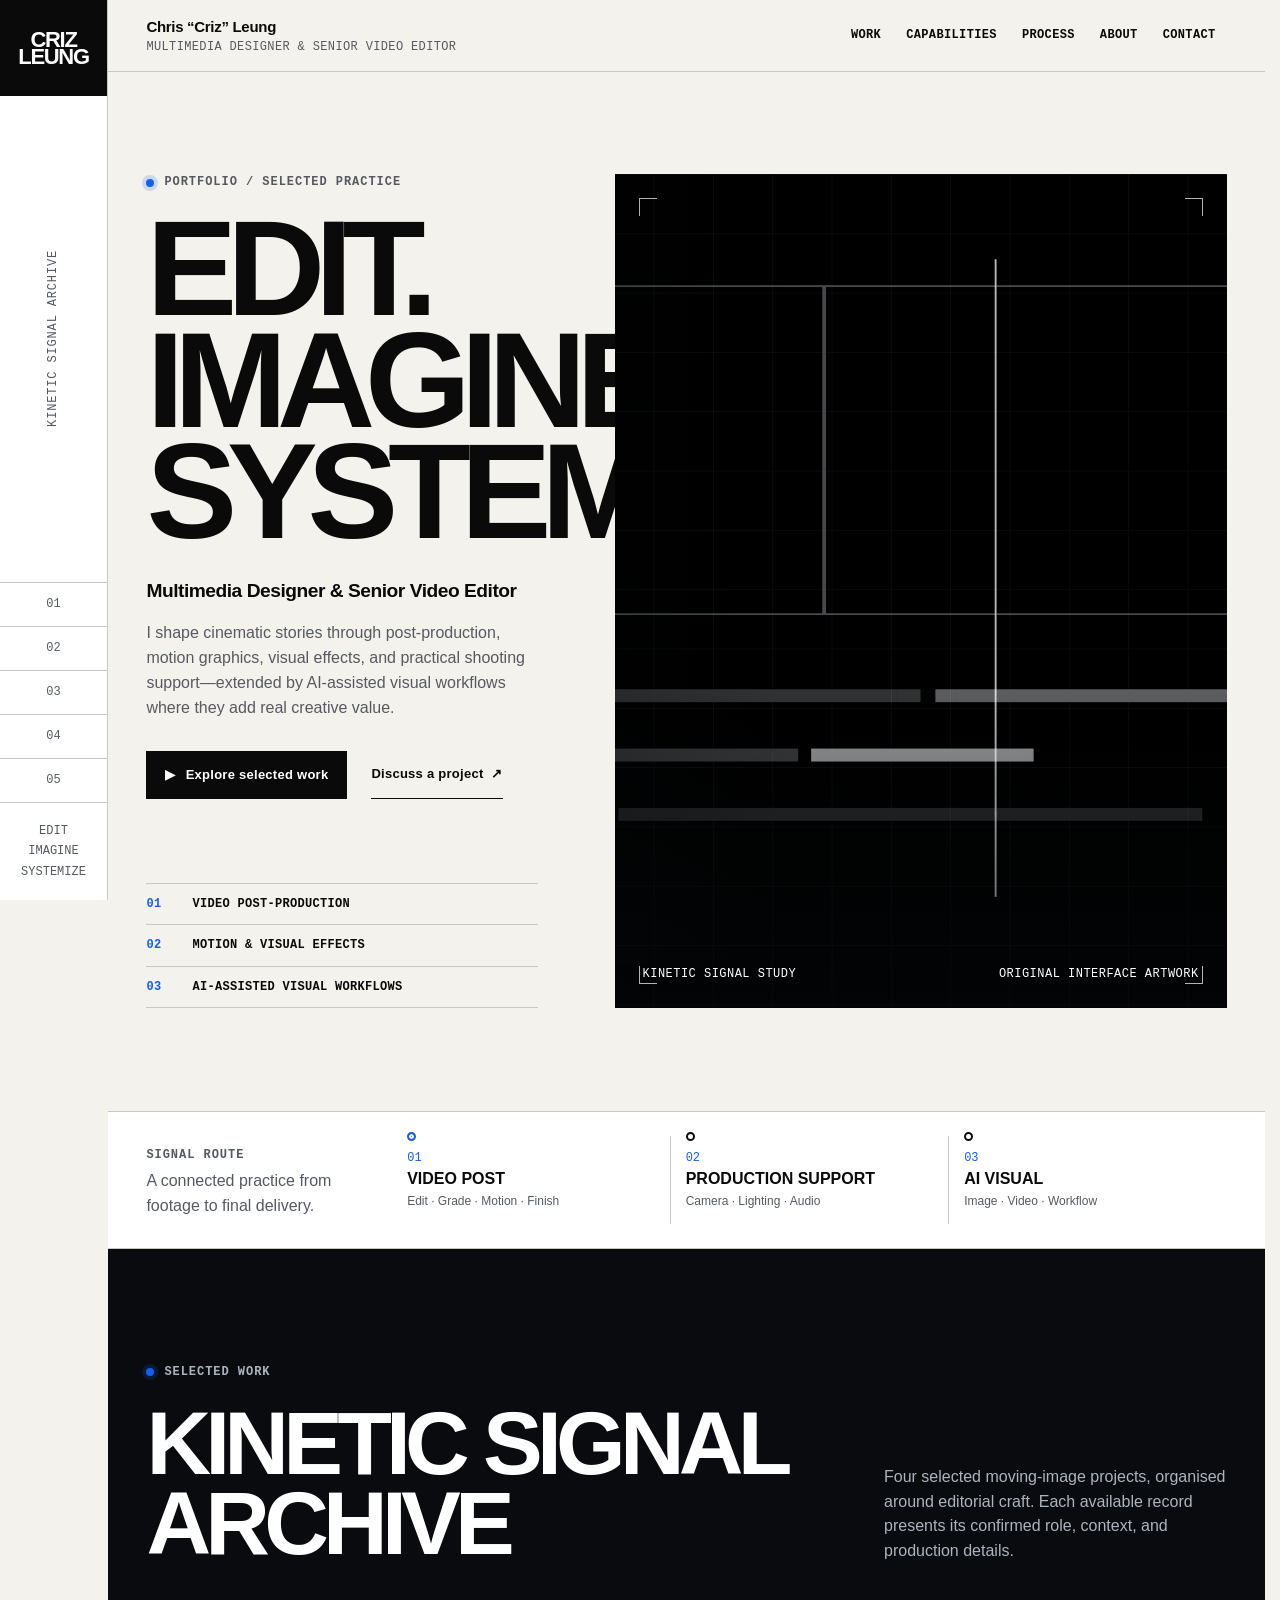
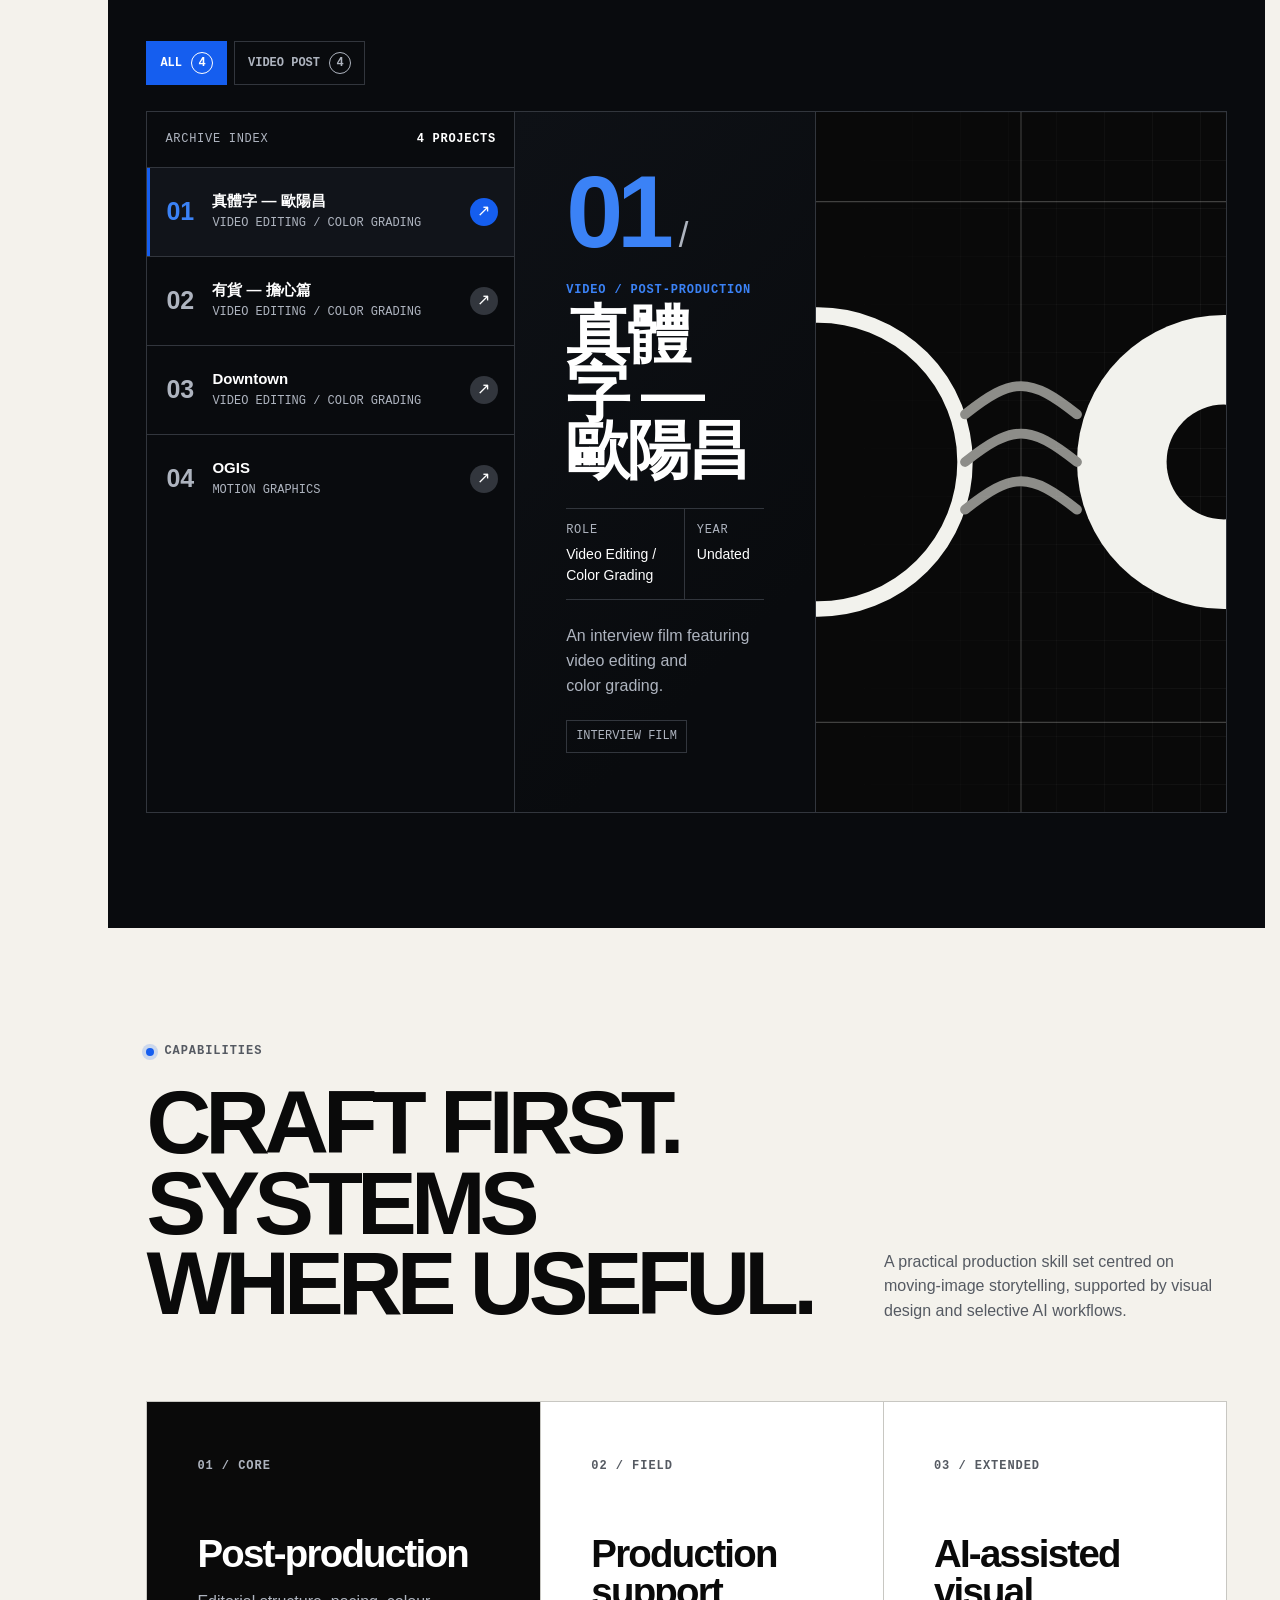
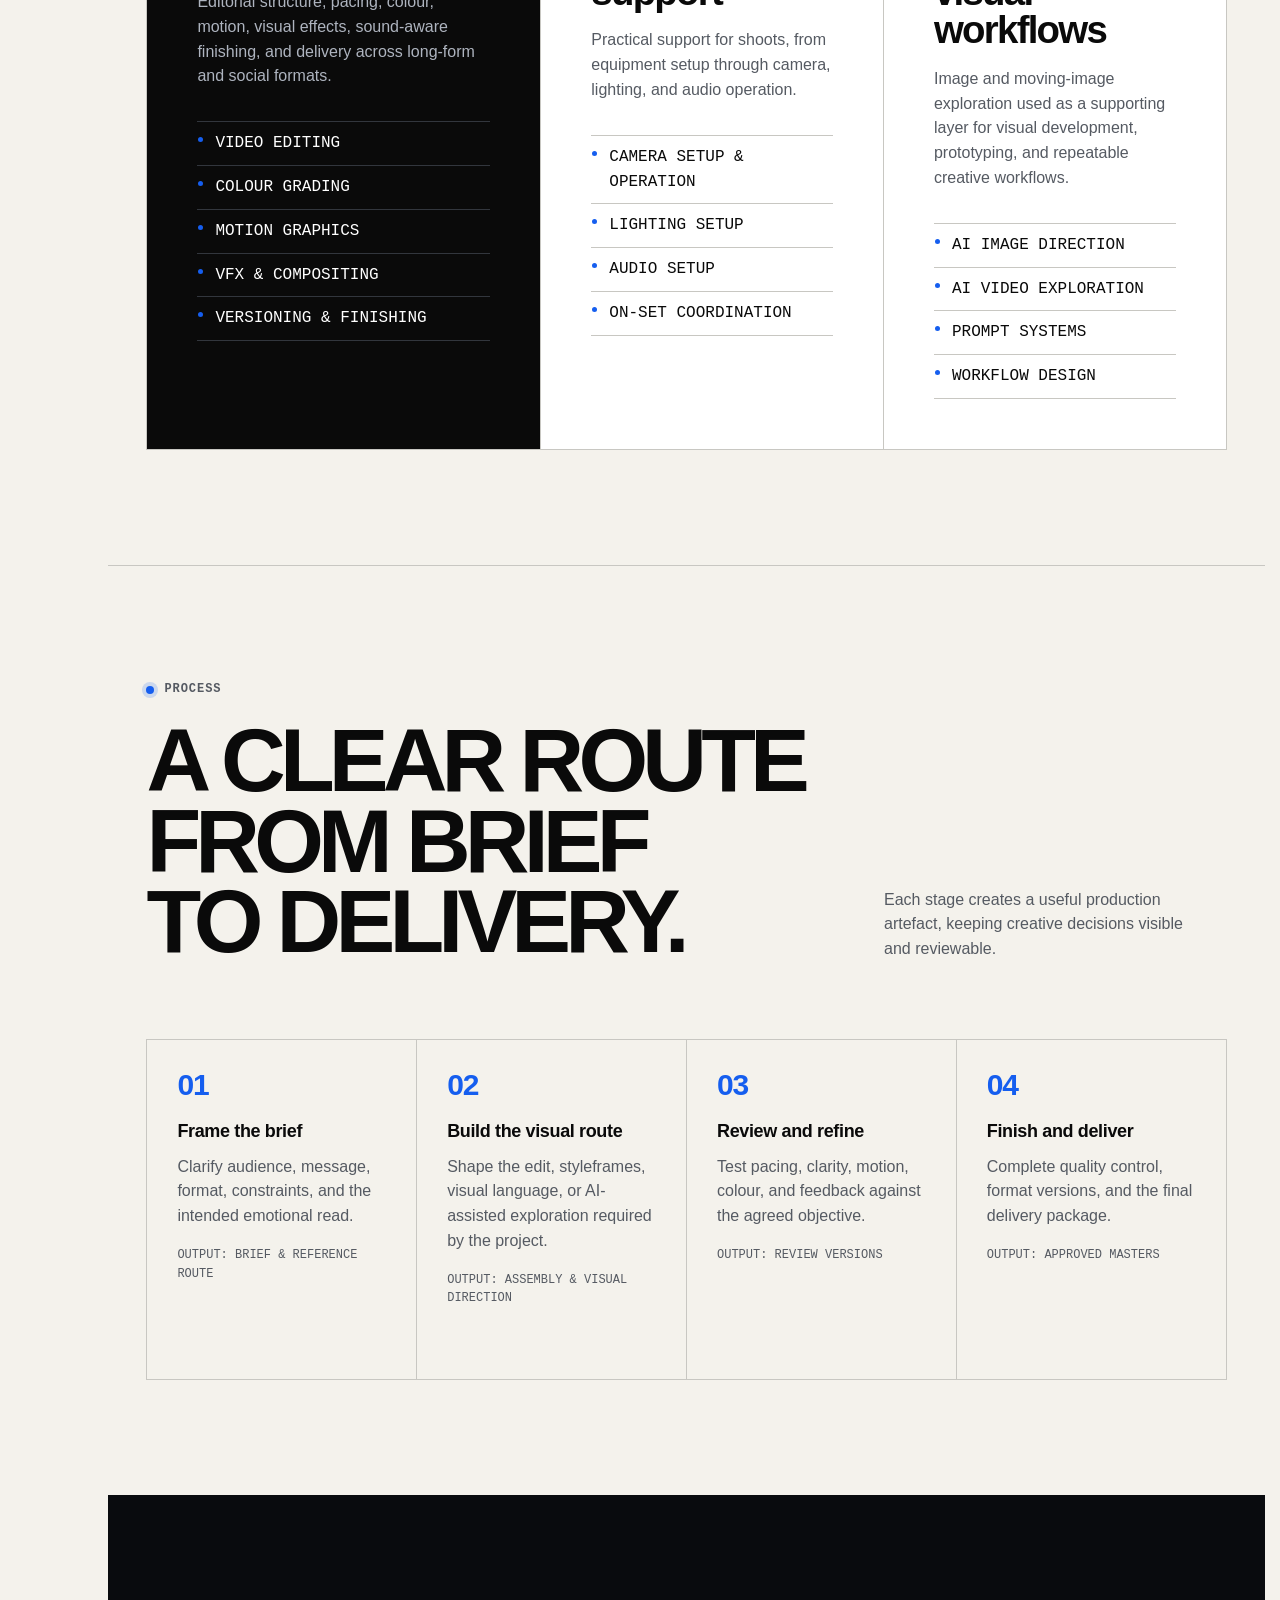
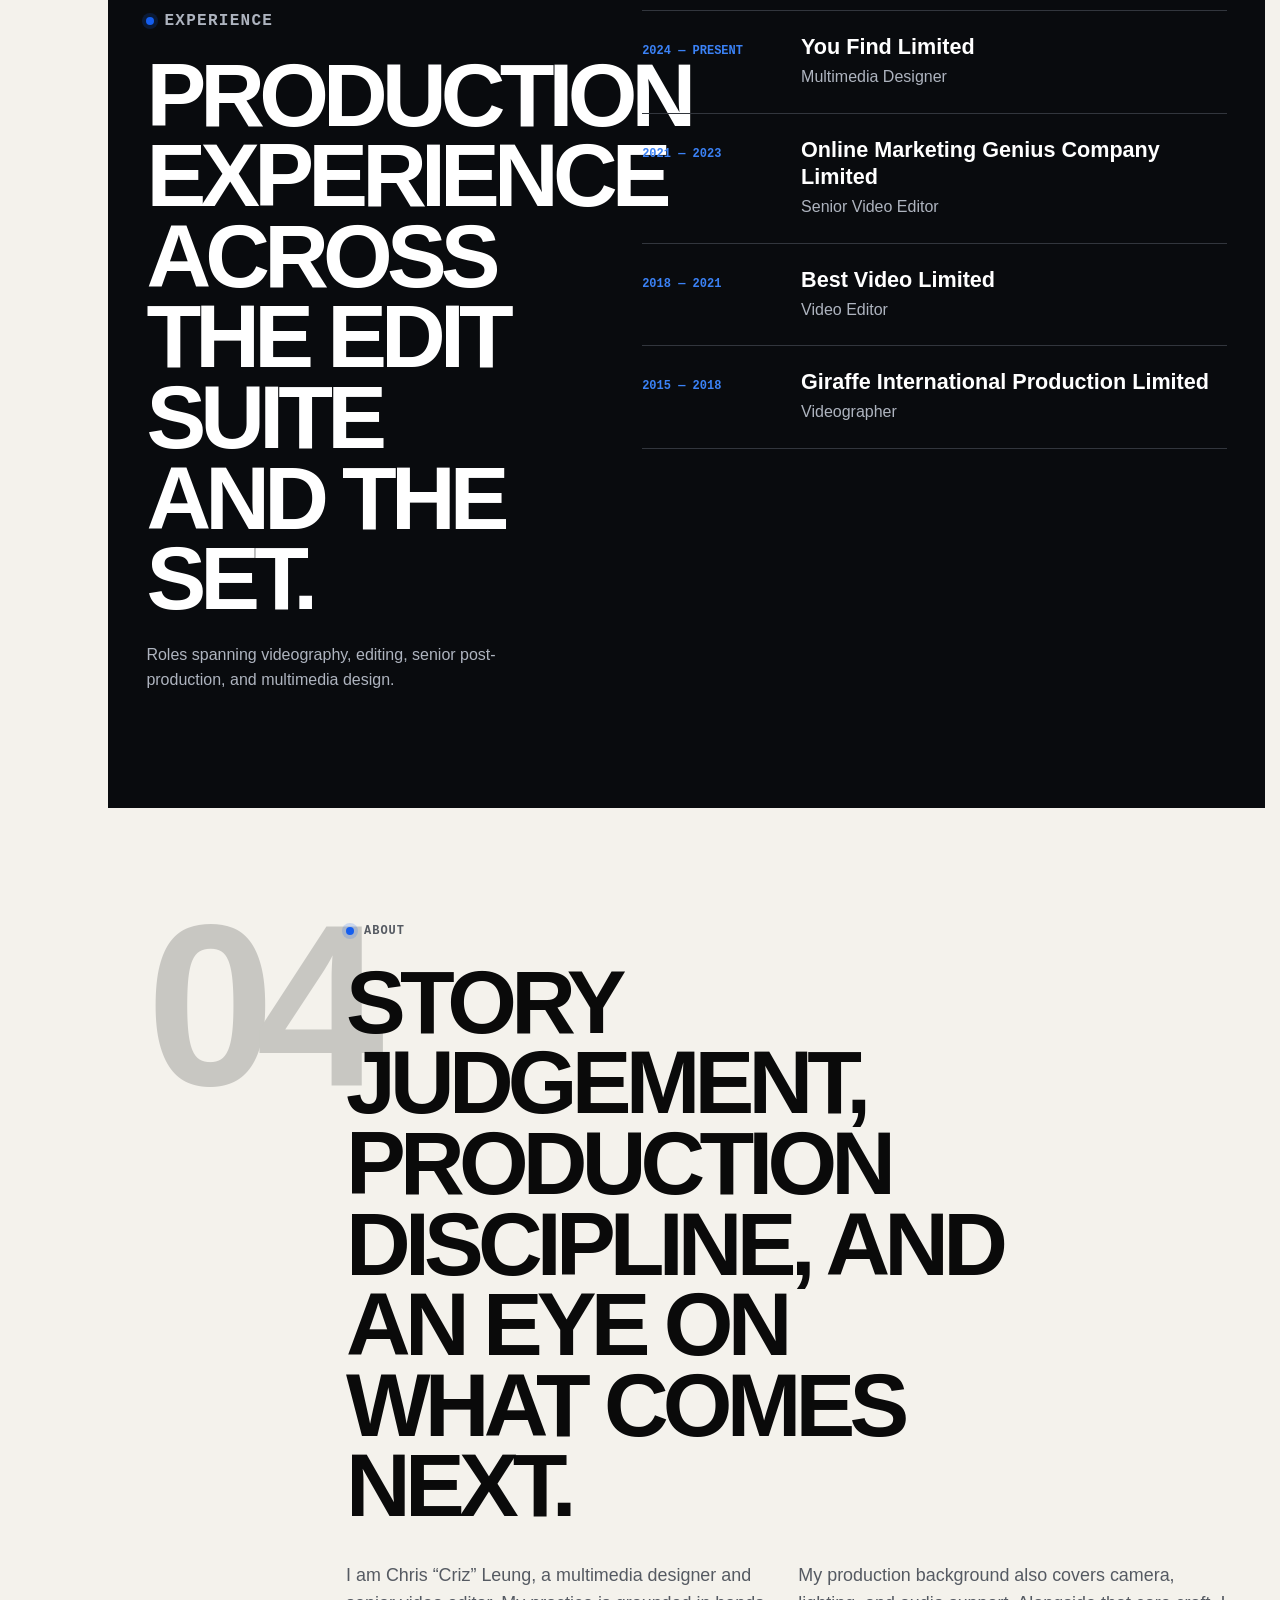
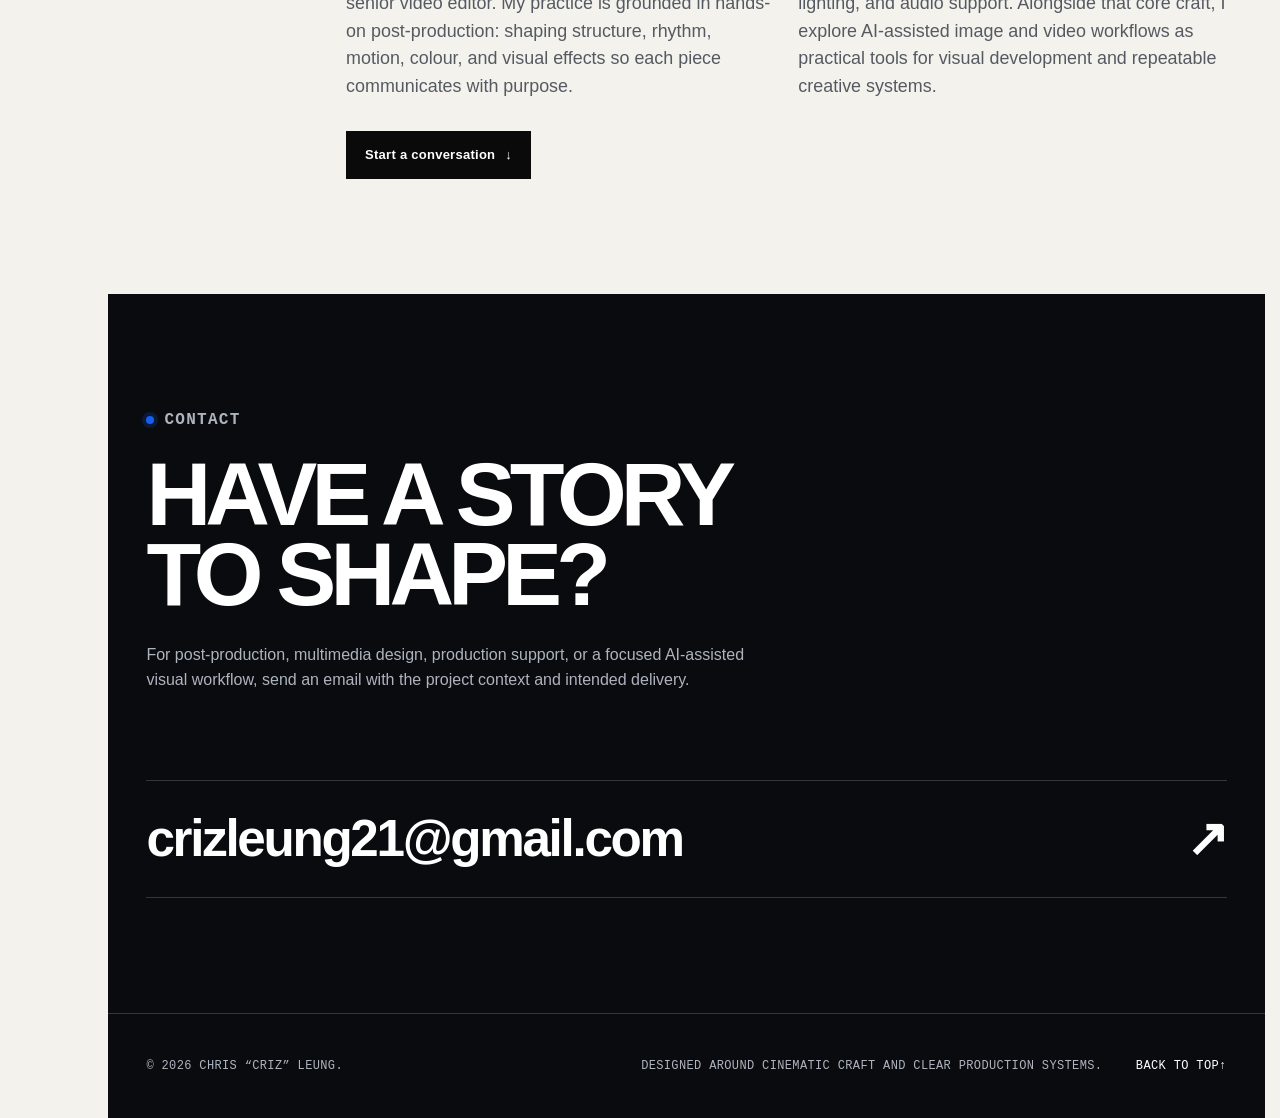
==== commit 2521ffdc: "backup: scheme 2 sites migration snapshot" ====
--- a/public/index.html
+++ b/public/index.html
@@ -1,264 +1,437 @@
 <!doctype html>
-<html lang="en">
+<html lang="en" class="no-js">
 <head>
-  <meta charset="utf-8" />
-  <meta name="viewport" content="width=device-width, initial-scale=1" />
-  <meta name="description" content="Criz Leung — hybrid creative systems portfolio for cinematic editing, AI image, AI video, and visual design." />
-  <title>Criz Leung — Hybrid Creative Systems</title>
-  <link rel="stylesheet" href="style.css" />
-  <link rel="stylesheet" href="about-wide.css" />
+  <meta charset="utf-8">
+  <meta name="viewport" content="width=device-width, initial-scale=1">
+  <meta name="description" content="Chris “Criz” Leung is a multimedia designer and senior video editor working across cinematic post-production, motion graphics, visual effects, production support, and AI-assisted visual workflows.">
+  <meta name="theme-color" content="#f4f2ec">
+  <title>Chris “Criz” Leung — Multimedia Designer &amp; Senior Video Editor</title>
+  <link rel="stylesheet" href="style.css">
 </head>
 <body>
-  <header class="site-header runway-header" data-reveal>
-    <a class="brand" href="#top" aria-label="Criz Leung home">Criz Leung</a>
-    <nav class="nav" aria-label="Primary navigation">
-      <a href="#works">Work</a>
-      <a href="#about">About</a>
-      <a href="showreel.html">Showreel</a>
-    </nav>
-    <a class="nav-cta" href="mailto:crizleung21@gmail.com">Let’s Collaborate</a>
-  </header>
-
-  <main id="top">
-    <section class="runway-hero" aria-label="Showreel first hero">
-      <div class="hero-film" data-reveal>
-        <div class="hero-video-placeholder" aria-label="Showreel video hero">
-          <video class="hero-video" autoplay muted loop playsinline preload="metadata">
-            <source src="./hero-reel-loop.mp4?v=4" type="video/mp4" />
-            Your browser does not support this MP4 video.
-          </video>
-          <div class="film-texture"></div>
-          <div class="film-sweep"></div>
-          <div class="hero-overlay">
-            <div class="hero-copy-block">
-              <div class="hero-actions">
-                <a class="button light-button hero-play-btn" href="showreel.html">
-                  <span class="play-indicator">▶</span> View Showreel
-                </a>
-              </div>
-              <div class="hero-category-nav">
-                <span class="category-nav-label">Explore work</span>
-                <ul class="hero-category-list">
-                  <li><a href="video.html">VIDEO</a></li>
-                  <li><a href="ai-image.html">AI IMAGE</a></li>
-                  <li><a href="ai-video.html">AI VIDEO</a></li>
-                  <li><a href="design.html">DESIGN</a></li>
-                </ul>
-              </div>
-            </div>
-          </div>
-        </div>
-      </div>
-    </section>
-
-    <section id="works" class="section works-section dark-section">
-      <div class="direction-grid">
-        <article class="direction-card" data-reveal>
-          <a class="direction-link" href="video.html" aria-label="Explore Video works">
-            <span class="direction-thumb direction-video"></span>
-            <strong>Video</strong>
-            <p>Brand films, event recaps, interviews, product promos, narrative shorts, motion graphics, and social formats.</p>
-            <span class="direction-cta">Explore Video Works →</span>
+  <a class="skip-link" href="#main-content">Skip to content</a>
+
+  <div class="site-shell" data-site-shell>
+    <aside class="archive-rail" aria-label="Portfolio sections">
+      <a class="rail-mark" href="#top" aria-label="Chris Criz Leung — back to top">
+        <span>CRIZ</span>
+        <span>LEUNG</span>
+      </a>
+      <p class="rail-title">Kinetic Signal Archive</p>
+      <nav class="rail-nav" aria-label="Section index">
+        <a href="#work"><span>01</span> Work</a>
+        <a href="#capabilities"><span>02</span> Capabilities</a>
+        <a href="#process"><span>03</span> Process</a>
+        <a href="#about"><span>04</span> About</a>
+        <a href="#contact"><span>05</span> Contact</a>
+      </nav>
+      <p class="rail-note">Edit<br>Imagine<br>Systemize</p>
+    </aside>
+
+    <div class="site-frame">
+      <header class="site-header">
+        <a class="brand" href="#top" aria-label="Chris Criz Leung — home">
+          <span>Chris “Criz” Leung</span>
+          <small>Multimedia Designer &amp; Senior Video Editor</small>
+        </a>
+        <nav class="primary-nav" aria-label="Primary navigation">
+          <a href="#work">Work</a>
+          <a href="#capabilities">Capabilities</a>
+          <a href="#process">Process</a>
+          <a href="#about">About</a>
+          <a href="#contact">Contact</a>
+        </nav>
+      </header>
+
+      <main id="main-content" tabindex="-1">
+        <section id="top" class="hero" aria-labelledby="hero-heading">
+          <div class="hero-copy">
+            <p class="eyebrow"><span class="signal-dot" aria-hidden="true"></span> Portfolio / Selected Practice</p>
+            <h1 id="hero-heading">Edit.<br>Imagine.<br>Systemize.</h1>
+            <p class="hero-role">Multimedia Designer &amp; Senior Video Editor</p>
+            <p class="hero-value">I shape cinematic stories through post-production, motion graphics, visual effects, and practical shooting support—extended by AI-assisted visual workflows where they add real creative value.</p>
+            <div class="hero-actions">
+              <a class="button button-primary" href="#work">
+                <span aria-hidden="true">▶</span>
+                Explore selected work
+              </a>
+              <a class="text-link" href="mailto:crizleung21@gmail.com">Discuss a project <span aria-hidden="true">↗</span></a>
+            </div>
+            <ul class="hero-disciplines" aria-label="Core disciplines">
+              <li><span>01</span> Video post-production</li>
+              <li><span>02</span> Motion &amp; visual effects</li>
+              <li><span>03</span> AI-assisted visual workflows</li>
+            </ul>
+          </div>
+
+          <figure class="hero-media">
+            <picture class="hero-poster">
+              <source media="(max-width: 767px)" type="image/avif" srcset="assets/hero/hero-poster-mobile.avif" width="900" height="1200">
+              <source media="(max-width: 767px)" type="image/webp" srcset="assets/hero/hero-poster-mobile.webp" width="900" height="1200">
+              <source type="image/avif" srcset="assets/hero/hero-poster-desktop.avif" width="1600" height="900">
+              <img src="assets/hero/hero-poster-desktop.webp" width="1600" height="900" alt="" fetchpriority="high">
+            </picture>
+            <div class="frame-corners" aria-hidden="true"></div>
+            <div class="hero-media-label" aria-hidden="true">
+              <span>Kinetic signal study</span>
+              <span>Original interface artwork</span>
+            </div>
+            <figcaption>Abstract original artwork introducing a cinematic, control-room-inspired portfolio.</figcaption>
+          </figure>
+        </section>
+
+        <nav class="signal-route" aria-label="Creative capability route">
+          <div class="signal-route-intro">
+            <span class="micro-label">Signal route</span>
+            <p>A connected practice from footage to final delivery.</p>
+          </div>
+          <ol>
+            <li class="is-primary">
+              <a href="#capabilities">
+                <span class="route-index">01</span>
+                <strong>Video Post</strong>
+                <small>Edit · Grade · Motion · Finish</small>
+              </a>
+            </li>
+            <li>
+              <a href="#capabilities">
+                <span class="route-index">02</span>
+                <strong>Production Support</strong>
+                <small>Camera · Lighting · Audio</small>
+              </a>
+            </li>
+            <li>
+              <a href="#capabilities">
+                <span class="route-index">03</span>
+                <strong>AI Visual</strong>
+                <small>Image · Video · Workflow</small>
+              </a>
+            </li>
+          </ol>
+        </nav>
+
+        <section id="work" class="archive-section" aria-labelledby="archive-heading">
+          <header class="section-heading archive-heading">
+            <div>
+              <p class="eyebrow eyebrow-dark"><span class="signal-dot" aria-hidden="true"></span> Selected Work</p>
+              <h2 id="archive-heading">Kinetic Signal Archive</h2>
+            </div>
+            <p>Four selected moving-image projects, organised around editorial craft. Each available record presents its confirmed role, context, and production details.</p>
+          </header>
+
+          <div class="project-filter-bar" role="group" aria-label="Filter selected work">
+            <button class="project-filter is-active" type="button" data-project-filter="all" aria-pressed="true">All <span data-filter-count="all">4</span></button>
+            <button class="project-filter" type="button" data-project-filter="video" aria-pressed="false">Video Post <span data-filter-count="video">4</span></button>
+            <button class="project-filter" type="button" data-project-filter="ai-visual" aria-pressed="false">AI Visual <span data-filter-count="ai-visual">0</span></button>
+            <button class="project-filter" type="button" data-project-filter="creative-system" aria-pressed="false">Creative Systems <span data-filter-count="creative-system">0</span></button>
+          </div>
+
+          <div class="archive-layout" data-project-interface>
+            <div class="archive-index-panel">
+              <div class="archive-index-heading">
+                <span>Archive index</span>
+                <span><strong data-project-count>4 projects</strong></span>
+              </div>
+              <ol class="project-index" data-project-list aria-label="Selected projects"></ol>
+              <p class="project-status" data-project-status role="status" aria-live="polite" aria-atomic="true"></p>
+            </div>
+
+            <article class="active-preview" data-active-preview aria-labelledby="active-preview-title">
+              <div class="preview-copy">
+                <div class="preview-number" aria-hidden="true"><span data-preview-index>01</span><i>/</i></div>
+                <p class="preview-category" data-preview-category>Video Post</p>
+                <h3 id="active-preview-title" data-preview-title>Select a project</h3>
+                <dl class="preview-meta">
+                  <div>
+                    <dt>Role</dt>
+                    <dd data-preview-role>Project details appear here.</dd>
+                  </div>
+                  <div>
+                    <dt>Year</dt>
+                    <dd data-preview-year>—</dd>
+                  </div>
+                </dl>
+                <p class="preview-summary" data-preview-summary>Choose a record from the archive index to view its confirmed summary.</p>
+                <div class="tag-list" data-preview-tags></div>
+              </div>
+              <figure class="preview-media">
+                <img data-preview-poster src="assets/projects/zhen-ti-zi-ouyang-chang/poster.svg" width="1200" height="675" alt="Abstract monochrome title-card artwork for 真體字 — 歐陽昌.">
+                <div class="preview-grid" aria-hidden="true"></div>
+                <figcaption>Selected project poster</figcaption>
+              </figure>
+            </article>
+          </div>
+
+          <div class="static-projects" data-generated-from="projects.js" aria-labelledby="static-projects-heading">
+            <div class="noscript-projects">
+              <h3 id="static-projects-heading">Selected project summaries</h3>
+              <div class="noscript-grid">
+                <article data-project-snapshot="zhen-ti-zi-ouyang-chang">
+                  <img src="assets/projects/zhen-ti-zi-ouyang-chang/poster.svg" width="1200" height="675" alt="Abstract monochrome title-card artwork for 真體字 — 歐陽昌.">
+                  <p><span>Interview Film</span> · Undated</p>
+                  <h4 lang="zh-Hant">真體字 — 歐陽昌</h4>
+                  <p>Video Editing · Color Grading</p>
+                  <p>An interview film featuring video editing and color grading.</p>
+                </article>
+                <article data-project-snapshot="you-huo-dan-xin-pian">
+                  <img src="assets/projects/you-huo-dan-xin-pian/poster.svg" width="1200" height="675" alt="Abstract monochrome title-card artwork for 有貨 — 擔心篇.">
+                  <p><span>Micro Film</span> · Undated</p>
+                  <h4 lang="zh-Hant">有貨 — 擔心篇</h4>
+                  <p>Video Editing · Color Grading</p>
+                  <p>A micro film featuring video editing and color grading.</p>
+                </article>
+                <article data-project-snapshot="downtown">
+                  <img src="assets/projects/downtown/poster.svg" width="1200" height="675" alt="Abstract monochrome title-card artwork for Downtown.">
+                  <p><span>Promotional Film</span> · Undated</p>
+                  <h4>Downtown</h4>
+                  <p>Video Editing · Color Grading</p>
+                  <p>A promotional film featuring video editing and color grading.</p>
+                </article>
+                <article data-project-snapshot="ogis">
+                  <img src="assets/projects/ogis/poster.svg" width="1200" height="675" alt="Abstract monochrome title-card artwork for OGIS.">
+                  <p><span>Motion Graphics</span> · Undated</p>
+                  <h4>OGIS</h4>
+                  <p>Motion Graphics</p>
+                  <p>A motion graphics project.</p>
+                </article>
+              </div>
+            </div>
+          </div>
+        </section>
+
+        <section id="capabilities" class="capabilities-section" aria-labelledby="capabilities-heading">
+          <header class="section-heading light-heading">
+            <div>
+              <p class="eyebrow"><span class="signal-dot" aria-hidden="true"></span> Capabilities</p>
+              <h2 id="capabilities-heading">Craft first.<br>Systems where useful.</h2>
+            </div>
+            <p>A practical production skill set centred on moving-image storytelling, supported by visual design and selective AI workflows.</p>
+          </header>
+
+          <div class="capability-grid">
+            <article class="capability-card capability-card-primary">
+              <span class="card-index">01 / Core</span>
+              <h3>Post-production</h3>
+              <p>Editorial structure, pacing, colour, motion, visual effects, sound-aware finishing, and delivery across long-form and social formats.</p>
+              <ul>
+                <li>Video editing</li>
+                <li>Colour grading</li>
+                <li>Motion graphics</li>
+                <li>VFX &amp; compositing</li>
+                <li>Versioning &amp; finishing</li>
+              </ul>
+            </article>
+            <article class="capability-card">
+              <span class="card-index">02 / Field</span>
+              <h3>Production support</h3>
+              <p>Practical support for shoots, from equipment setup through camera, lighting, and audio operation.</p>
+              <ul>
+                <li>Camera setup &amp; operation</li>
+                <li>Lighting setup</li>
+                <li>Audio setup</li>
+                <li>On-set coordination</li>
+              </ul>
+            </article>
+            <article class="capability-card">
+              <span class="card-index">03 / Extended</span>
+              <h3>AI-assisted visual workflows</h3>
+              <p>Image and moving-image exploration used as a supporting layer for visual development, prototyping, and repeatable creative workflows.</p>
+              <ul>
+                <li>AI image direction</li>
+                <li>AI video exploration</li>
+                <li>Prompt systems</li>
+                <li>Workflow design</li>
+              </ul>
+            </article>
+          </div>
+        </section>
+
+        <section id="process" class="process-section" aria-labelledby="process-heading">
+          <header class="section-heading light-heading">
+            <div>
+              <p class="eyebrow"><span class="signal-dot" aria-hidden="true"></span> Process</p>
+              <h2 id="process-heading">A clear route from brief to delivery.</h2>
+            </div>
+            <p>Each stage creates a useful production artefact, keeping creative decisions visible and reviewable.</p>
+          </header>
+
+          <ol class="process-route">
+            <li>
+              <span>01</span>
+              <div>
+                <h3>Frame the brief</h3>
+                <p>Clarify audience, message, format, constraints, and the intended emotional read.</p>
+                <small>Output: brief &amp; reference route</small>
+              </div>
+            </li>
+            <li>
+              <span>02</span>
+              <div>
+                <h3>Build the visual route</h3>
+                <p>Shape the edit, styleframes, visual language, or AI-assisted exploration required by the project.</p>
+                <small>Output: assembly &amp; visual direction</small>
+              </div>
+            </li>
+            <li>
+              <span>03</span>
+              <div>
+                <h3>Review and refine</h3>
+                <p>Test pacing, clarity, motion, colour, and feedback against the agreed objective.</p>
+                <small>Output: review versions</small>
+              </div>
+            </li>
+            <li>
+              <span>04</span>
+              <div>
+                <h3>Finish and deliver</h3>
+                <p>Complete quality control, format versions, and the final delivery package.</p>
+                <small>Output: approved masters</small>
+              </div>
+            </li>
+          </ol>
+        </section>
+
+        <section id="proof" class="experience-section" aria-labelledby="experience-heading">
+          <header class="experience-intro">
+            <p class="eyebrow eyebrow-dark"><span class="signal-dot" aria-hidden="true"></span> Experience</p>
+            <h2 id="experience-heading">Production experience across the edit suite and the set.</h2>
+            <p>Roles spanning videography, editing, senior post-production, and multimedia design.</p>
+          </header>
+
+          <ol class="experience-timeline">
+            <li>
+              <time>2024 — Present</time>
+              <div><strong>You Find Limited</strong><span>Multimedia Designer</span></div>
+            </li>
+            <li>
+              <time>2021 — 2023</time>
+              <div><strong>Online Marketing Genius Company Limited</strong><span>Senior Video Editor</span></div>
+            </li>
+            <li>
+              <time>2018 — 2021</time>
+              <div><strong>Best Video Limited</strong><span>Video Editor</span></div>
+            </li>
+            <li>
+              <time>2015 — 2018</time>
+              <div><strong>Giraffe International Production Limited</strong><span>Videographer</span></div>
+            </li>
+          </ol>
+        </section>
+
+        <section id="about" class="about-section" aria-labelledby="about-heading">
+          <div class="about-index" aria-hidden="true">04</div>
+          <div class="about-copy">
+            <p class="eyebrow"><span class="signal-dot" aria-hidden="true"></span> About</p>
+            <h2 id="about-heading">Story judgement, production discipline, and an eye on what comes next.</h2>
+            <div class="about-columns">
+              <p>I am Chris “Criz” Leung, a multimedia designer and senior video editor. My practice is grounded in hands-on post-production: shaping structure, rhythm, motion, colour, and visual effects so each piece communicates with purpose.</p>
+              <p>My production background also covers camera, lighting, and audio support. Alongside that core craft, I explore AI-assisted image and video workflows as practical tools for visual development and repeatable creative systems.</p>
+            </div>
+            <div class="about-actions">
+              <a class="button button-primary" href="#contact">Start a conversation <span aria-hidden="true">↓</span></a>
+            </div>
+          </div>
+        </section>
+
+        <section id="contact" class="contact-section" aria-labelledby="contact-heading">
+          <p class="eyebrow eyebrow-dark"><span class="signal-dot" aria-hidden="true"></span> Contact</p>
+          <h2 id="contact-heading">Have a story to shape?</h2>
+          <p>For post-production, multimedia design, production support, or a focused AI-assisted visual workflow, send an email with the project context and intended delivery.</p>
+          <a class="contact-link" href="mailto:crizleung21@gmail.com">
+            <span>crizleung21@gmail.com</span>
+            <span aria-hidden="true">↗</span>
           </a>
-        </article>
-
-        <article class="direction-card" data-reveal>
-          <a class="direction-link" href="ai-image.html" aria-label="Explore AI Image works">
-            <span class="direction-thumb direction-image"></span>
-            <strong>AI Image</strong>
-            <p>Cinematic stills, character frames, concept images, and visual direction systems.</p>
-            <span class="direction-cta">Explore Images →</span>
-          </a>
-        </article>
-
-        <article class="direction-card" data-reveal>
-          <a class="direction-link" href="ai-video.html" aria-label="Explore AI Video works">
-            <span class="direction-thumb direction-aivideo"></span>
-            <strong>AI Video</strong>
-            <p>Generated shots, continuity tests, camera language, and cinematic motion explorations.</p>
-            <span class="direction-cta">Explore Motion →</span>
-          </a>
-        </article>
-
-        <article class="direction-card" data-reveal>
-          <a class="direction-link" href="design.html" aria-label="Explore Design works">
-            <span class="direction-thumb direction-design"></span>
-            <strong>Design</strong>
-            <p>Web direction, portfolio systems, visual hierarchy, prompt frameworks, and production logic.</p>
-            <span class="direction-cta">Explore Design →</span>
-          </a>
+        </section>
+      </main>
+
+      <footer class="site-footer">
+        <p>© 2026 Chris “Criz” Leung.</p>
+        <p>Designed around cinematic craft and clear production systems.</p>
+        <a href="#top">Back to top <span aria-hidden="true">↑</span></a>
+      </footer>
+    </div>
+  </div>
+
+  <dialog id="project-stage" class="project-stage" data-project-stage aria-labelledby="project-stage-title" aria-describedby="project-stage-summary">
+    <div class="stage-morph-layer" data-stage-morph aria-hidden="true"></div>
+    <div class="project-stage-surface">
+      <header class="project-stage-header">
+        <p><span data-stage-index>01</span> / Project Stage</p>
+        <button class="stage-close" type="button" data-stage-close>
+          <span>Close</span>
+          <span aria-hidden="true">Esc</span>
+        </button>
+      </header>
+
+      <div class="project-stage-grid">
+        <figure class="stage-media" data-stage-media>
+          <img data-stage-poster width="1200" height="675" alt="" hidden>
+          <figcaption data-stage-caption></figcaption>
+        </figure>
+
+        <article class="stage-content">
+          <p class="stage-category" data-stage-category>Project</p>
+          <h2 id="project-stage-title" data-stage-title>Project title</h2>
+          <dl class="stage-meta">
+            <div>
+              <dt>Year</dt>
+              <dd data-stage-year>—</dd>
+            </div>
+            <div>
+              <dt>Role</dt>
+              <dd data-stage-roles>—</dd>
+            </div>
+          </dl>
+          <p id="project-stage-summary" class="stage-summary" data-stage-summary>Project summary.</p>
+
+          <section class="stage-detail" data-stage-challenge-section hidden>
+            <h3>Challenge</h3>
+            <p data-stage-challenge></p>
+          </section>
+          <section class="stage-detail" data-stage-decisions-section hidden>
+            <h3>Creative decisions</h3>
+            <ul data-stage-decisions></ul>
+          </section>
+          <section class="stage-detail" data-stage-deliverables-section hidden>
+            <h3>Deliverables</h3>
+            <ul data-stage-deliverables></ul>
+          </section>
+          <section class="stage-detail" data-stage-outcome-section hidden>
+            <h3>Outcome</h3>
+            <p data-stage-outcome></p>
+          </section>
+          <section class="stage-detail" data-stage-credits-section hidden>
+            <h3>Credits</h3>
+            <ul data-stage-credits></ul>
+          </section>
+          <div class="stage-tools" data-stage-tools></div>
+          <div class="stage-actions" data-stage-actions></div>
         </article>
       </div>
-    </section>
-
-    <section id="about" class="about-section about-command-section" data-reveal>
-      <div class="about-command-shell">
-        <aside class="about-command-profile">
-          <p class="label">About</p>
-          <h2>Chris Leung</h2>
-          <div class="about-profile-copy">
-            <p class="about-role">Senior Video Editor / Hybrid Creative Systems Builder</p>
-            <p class="about-short-bio">Building cinematic media systems across post-production, AI image, AI video, and visual design.</p>
-            <div class="about-command-actions">
-              <a class="button light-button" href="CV_ChrisLeung.pdf" download>Download CV</a>
-              <a class="button ghost-button" href="mailto:crizleung21@gmail.com">Email</a>
-            </div>
-          </div>
-        </aside>
-
-        <div class="about-command-panel">
-          <nav class="about-command-menu" aria-label="About panel navigation">
-            <button class="about-command-tab is-active" type="button" data-command-target="experience">
-              <span>01</span>
-              <strong>Experience</strong>
-            </button>
-            <button class="about-command-tab" type="button" data-command-target="skills">
-              <span>02</span>
-              <strong>Skills</strong>
-            </button>
-            <button class="about-command-tab" type="button" data-command-target="tools">
-              <span>03</span>
-              <strong>Tools</strong>
-            </button>
-            <button class="about-command-tab" type="button" data-command-target="personal">
-              <span>04</span>
-              <strong>Personal</strong>
-            </button>
-          </nav>
-
-          <div class="about-command-content">
-            <div class="command-panel is-active" data-command-panel="experience">
-              <div class="panel-heading">
-                <span>8 Years Production Experience</span>
-                <p>Video editing, multimedia design, production, and post-production craft.</p>
-              </div>
-              <ul class="command-timeline">
-                <li><span>2024 — Now</span><strong>You Find Limited</strong><em>Multimedia Designer</em></li>
-                <li><span>2021 — 2023</span><strong>Online Marketing Genius Company Limited</strong><em>Senior Video Editor</em></li>
-                <li><span>2018 — 2021</span><strong>Best Video Limited</strong><em>Video Editor</em></li>
-                <li><span>2015 — 2018</span><strong>Giraffe International Production Limited</strong><em>Videographer</em></li>
-              </ul>
-            </div>
-
-            <div class="command-panel" data-command-panel="skills">
-              <div class="panel-heading">
-                <span>Professional Skill System</span>
-                <p>Click a group to expand the detailed capabilities.</p>
-              </div>
-
-              <div class="skill-accordion">
-                <button class="skill-accordion-item is-open" type="button" data-skill-toggle>
-                  <span>Post-Production</span>
-                  <strong>Editing, motion, finishing.</strong>
-                  <div class="skill-cloud skill-accordion-content">
-                    <span>Video Editing</span>
-                    <span>Motion Graphics</span>
-                    <span>VFX &amp; Compositing</span>
-                    <span>Short-form Editing</span>
-                    <span>Color Grading</span>
-                  </div>
-                </button>
-
-                <button class="skill-accordion-item" type="button" data-skill-toggle>
-                  <span>Production-OnSet</span>
-                  <strong>Shooting and on-set support.</strong>
-                  <div class="skill-cloud skill-accordion-content">
-                    <span>Videography</span>
-                    <span>Camera Operation</span>
-                    <span>Audio Operation</span>
-                    <span>On-set Direction</span>
-                  </div>
-                </button>
-
-                <button class="skill-accordion-item" type="button" data-skill-toggle>
-                  <span>Pre-Production</span>
-                  <strong>Planning and creative direction.</strong>
-                  <div class="skill-cloud skill-accordion-content">
-                    <span>Creative Direction</span>
-                    <span>Pre-production Planning</span>
-                  </div>
-                </button>
-
-                <button class="skill-accordion-item" type="button" data-skill-toggle>
-                  <span>Visual Graphics</span>
-                  <strong>On-screen graphics and titles.</strong>
-                  <div class="skill-cloud skill-accordion-content">
-                    <span>Visual Design</span>
-                    <span>On-Screen Graphics</span>
-                    <span>Lower Thirds</span>
-                    <span>Infographics</span>
-                    <span>Title Design</span>
-                    <span>Subtitle Styling</span>
-                  </div>
-                </button>
-
-                <button class="skill-accordion-item" type="button" data-skill-toggle>
-                  <span>AI Skills</span>
-                  <strong>Image, video, and prompt workflows.</strong>
-                  <div class="skill-cloud skill-accordion-content">
-                    <span>AI Image Direction</span>
-                    <span>AI Video Direction</span>
-                    <span>Prompt Engineering</span>
-                  </div>
-                </button>
-              </div>
-            </div>
-
-            <div class="command-panel" data-command-panel="tools">
-              <div class="panel-heading">
-                <span>Production Tool Stack</span>
-                <p>Core software and AI creative tools used across post-production and visual development.</p>
-              </div>
-              <div class="tool-command-grid">
-                <article>
-                  <span>Post-Production</span>
-                  <div class="skill-cloud">
-                    <span>Adobe Premiere Pro</span>
-                    <span>Adobe After Effects</span>
-                  </div>
-                </article>
-                <article>
-                  <span>Design</span>
-                  <div class="skill-cloud">
-                    <span>Adobe Illustrator</span>
-                    <span>Adobe Photoshop</span>
-                  </div>
-                </article>
-                <article>
-                  <span>AI Creative</span>
-                  <div class="skill-cloud">
-                    <span>ChatGPT Image</span>
-                    <span>Midjourney</span>
-                    <span>Nano Banana Pro</span>
-                    <span>Veo</span>
-                  </div>
-                </article>
-              </div>
-            </div>
-
-            <div class="command-panel" data-command-panel="personal">
-              <div class="panel-heading">
-                <span>Core Working Traits</span>
-                <p>Six high-value working qualities for creative production and client delivery.</p>
-              </div>
-              <div class="personal-core-grid">
-                <span>Creative Judgement</span>
-                <span>Visual Sensibility</span>
-                <span>Quality Control</span>
-                <span>Project Coordination</span>
-                <span>Client Communication</span>
-                <span>Adaptability</span>
-              </div>
-            </div>
-          </div>
-        </div>
-      </div>
-    </section>
-  </main>
-
-  <footer class="site-footer">
-    <p>© 2026 Criz Leung. Web Portfolio.</p>
-  </footer>
-  <script src="script.js"></script>
+
+      <footer class="project-stage-footer">
+        <button type="button" data-stage-previous aria-disabled="false"><span aria-hidden="true">←</span> Previous</button>
+        <p data-stage-status role="status" aria-live="polite" aria-atomic="true"></p>
+        <button type="button" data-stage-next aria-disabled="false">Next <span aria-hidden="true">→</span></button>
+      </footer>
+    </div>
+  </dialog>
+
+  <template id="project-card-template">
+    <li class="project-index-item" data-project-card>
+      <button type="button" class="project-trigger" data-project-trigger aria-haspopup="dialog" aria-controls="project-stage">
+        <span class="project-card-index" data-card-index>01</span>
+        <span class="project-card-main">
+          <strong data-card-title>Project title</strong>
+          <small data-card-role>Role</small>
+        </span>
+        <span class="project-card-category" data-card-category>Category</span>
+        <span class="project-card-year" data-card-year>Year</span>
+        <span class="project-card-arrow" aria-hidden="true">↗</span>
+      </button>
+    </li>
+  </template>
+
+  <script type="module" src="script.js"></script>
 </body>
 </html>
--- a/public/style.css
+++ b/public/style.css
@@ -1,500 +1,2059 @@
-:root {
-  --black: #000000;
-  --deep: #030303;
-  --surface: #111111;
-  --line: #27272a;
-  --white: #ffffff;
-  --slate: #767d88;
-  --mid: #7d848e;
-  --muted: #a7a7a7;
-  --paper: #ffffff;
-  --ink: #0c0c0c;
-  --soft-line: #d9dde3;
-  --soft-card: #f6f7f8;
-  --container: min(1600px, calc(100% - 44px));
+@layer reset, tokens, base, layout, components, states, motion, responsive;
+
+@layer tokens {
+  :root {
+    color-scheme: light dark;
+    --paper: #f4f2ec;
+    --paper-bright: #ffffff;
+    --ink: #0a0a0a;
+    --panel: #090b0e;
+    --panel-raised: #11141a;
+    --line-light: #c8c7c2;
+    --line-soft: #deddd8;
+    --line-dark: #32363d;
+    --text-muted-light: #555a62;
+    --text-muted-dark: #aeb4bf;
+    --signal: #155eef;
+    --signal-dark: #3b82f6;
+    --signal-on: #ffffff;
+    --rail-width: 108px;
+    --header-height: 72px;
+    --gutter: clamp(20px, 3vw, 48px);
+    --section-space: clamp(76px, 9vw, 144px);
+    --content-max: 1600px;
+    --text-measure: 68ch;
+    --radius-sm: 3px;
+    --radius-md: 8px;
+    --font-body: Inter, ui-sans-serif, -apple-system, BlinkMacSystemFont, "Segoe UI", Helvetica, Arial, sans-serif;
+    --font-display: "Arial Narrow", "Helvetica Neue", Arial, sans-serif;
+    --font-mono: "SFMono-Regular", Consolas, "Liberation Mono", monospace;
+    --ease-out: cubic-bezier(0.22, 1, 0.36, 1);
+  }
 }
 
-* { box-sizing: border-box; }
-html { scroll-behavior: smooth; }
-body {
-  margin: 0;
-  font-family: Inter, Arial, Helvetica, sans-serif;
-  background: var(--paper);
-  color: var(--ink);
-  overflow-x: hidden;
+@layer reset {
+  *,
+  *::before,
+  *::after {
+    box-sizing: border-box;
+  }
+
+  html {
+    scroll-behavior: smooth;
+    scrollbar-gutter: stable;
+  }
+
+  body,
+  h1,
+  h2,
+  h3,
+  h4,
+  p,
+  figure,
+  blockquote,
+  dl,
+  dd,
+  ol,
+  ul {
+    margin: 0;
+  }
+
+  ol,
+  ul {
+    padding: 0;
+  }
+
+  img,
+  picture,
+  video,
+  svg {
+    display: block;
+    max-width: 100%;
+  }
+
+  img {
+    height: auto;
+  }
+
+  button,
+  input,
+  textarea,
+  select {
+    font: inherit;
+  }
+
+  button,
+  a {
+    -webkit-tap-highlight-color: transparent;
+  }
 }
-body.modal-open { overflow: hidden; }
-a { color: inherit; text-decoration: none; }
-button { font: inherit; }
-
-.site-header {
-  position: sticky;
-  top: 0;
-  z-index: 40;
-  width: var(--container);
-  margin: 0 auto;
-  padding: 14px 0;
-  display: grid;
-  grid-template-columns: 1fr auto 1fr;
-  justify-content: space-between;
-  align-items: center;
-  background: var(--paper);
-  color: var(--ink);
+
+@layer base {
+  body {
+    min-width: 320px;
+    margin: 0;
+    background: var(--paper);
+    color: var(--ink);
+    font-family: var(--font-body);
+    font-size: 16px;
+    line-height: 1.55;
+    text-rendering: optimizeLegibility;
+  }
+
+  body.project-stage-open {
+    width: 100%;
+    overflow: hidden;
+  }
+
+  a {
+    color: inherit;
+    text-decoration: none;
+  }
+
+  button {
+    border: 0;
+  }
+
+  button:not(:disabled),
+  [role="button"],
+  a[href] {
+    cursor: pointer;
+  }
+
+  :focus-visible {
+    outline: 3px solid var(--signal);
+    outline-offset: 4px;
+  }
+
+  ::selection {
+    background: var(--signal);
+    color: var(--signal-on);
+  }
+
+  [hidden] {
+    display: none !important;
+  }
+
+  .no-js .project-filter-bar,
+  .no-js .archive-layout,
+  .js .static-projects {
+    display: none;
+  }
+
+  h1,
+  h2,
+  h3,
+  h4 {
+    text-wrap: balance;
+  }
+
+  p {
+    text-wrap: pretty;
+  }
+
+  section[id],
+  main[id] {
+    scroll-margin-top: 124px;
+  }
 }
-.brand { font-size: 22px; font-weight: 800; letter-spacing: -0.8px; }
-.nav { display: flex; gap: 30px; color: var(--ink); font-size: 12px; font-weight: 700; text-transform: uppercase; }
-.nav a:hover { opacity: 0.62; }
-.nav-cta { justify-self: end; border-radius: 8px; background: var(--ink); color: var(--white); padding: 10px 14px; font-size: 14px; font-weight: 700; }
-
-.runway-hero { width: var(--container); margin: 0 auto 44px; min-height: calc(100svh - 74px); display: grid; align-items: stretch; }
-.hero-film { min-height: calc(100svh - 98px); border-radius: 10px; overflow: hidden; background: var(--black); position: relative; }
-.hero-video-placeholder { min-height: inherit; position: relative; overflow: hidden; background: #050505; color: var(--white); }
-.hero-video { position: absolute; inset: 0; z-index: 0; width: 100%; height: 100%; object-fit: cover; object-position: center; display: block; background: #000; transform: none; }
-.film-texture { position: absolute; inset: 0; z-index: 1; pointer-events: none; background: radial-gradient(circle at 22% 80%, rgba(0,0,0,0.36), transparent 34%), radial-gradient(circle at 82% 30%, rgba(255,255,255,0.08), transparent 28%); mix-blend-mode: normal; opacity: 0.36; }
-.film-texture:after { content: ""; position: absolute; inset: 0; background: repeating-linear-gradient(90deg, rgba(255,255,255,0.018) 0 1px, transparent 1px 7px); opacity: 0.24; }
-.film-sweep { position: absolute; inset: -20%; z-index: 2; pointer-events: none; background: linear-gradient(105deg, transparent 18%, rgba(255,255,255,0.035), transparent 48%); animation: sweep 10s ease-in-out infinite alternate; opacity: 0.55; }
-@keyframes sweep { from { transform: translateX(-8%); } to { transform: translateX(8%); } }
-.film-status { position: absolute; z-index: 5; top: 26px; left: 28px; right: 28px; display: flex; justify-content: space-between; color: rgba(255,255,255,0.68); font-size: 11px; text-transform: uppercase; letter-spacing: 0.35px; }
-.hero-overlay { position: absolute; z-index: 4; inset: 0; padding: clamp(28px, 5.4vw, 84px); background: radial-gradient(circle at 18% 70%, rgba(0,0,0,0.56), transparent 34%), linear-gradient(to top, rgba(0,0,0,0.54), rgba(0,0,0,0.08) 42%, transparent 72%), linear-gradient(to right, rgba(0,0,0,0.3), transparent 46%); }
-.hero-copy-block { position: absolute; left: clamp(28px, 5.4vw, 84px); bottom: clamp(34px, 6vw, 92px); max-width: 500px; }
-.light-label { color: rgba(255,255,255,0.62); }
-h1, h2, h3, p { margin-top: 0; }
-h1 { font-size: clamp(38px, 4vw, 66px); line-height: 0.99; letter-spacing: -1px; font-weight: 400; margin-bottom: 18px; color: var(--white); }
-h2 { font-size: clamp(36px, 5vw, 72px); line-height: 0.98; letter-spacing: -1px; font-weight: 400; margin-bottom: 22px; }
-h3 { font-size: 24px; line-height: 1; font-weight: 400; margin-bottom: 12px; }
-p { color: var(--slate); line-height: 1.42; font-size: 16px; letter-spacing: -0.16px; }
-.label { margin: 0 0 18px; color: var(--slate); text-transform: uppercase; letter-spacing: 0.35px; font-size: 13px; line-height: 1.25; font-weight: 500; }
-.button { display: inline-flex; border: 1px solid var(--soft-line); border-radius: 8px; padding: 12px 16px; font-size: 14px; font-weight: 700; }
-.light-button { background: var(--ink); color: var(--white); border-color: var(--ink); }
-.ghost-button { color: var(--ink); border-color: var(--soft-line); background: transparent; }
-.ghost-button:hover { background: var(--ink); color: var(--white); border-color: var(--ink); }
-.hero-lanes { position: absolute; right: clamp(28px, 5.4vw, 84px); bottom: clamp(34px, 6vw, 92px); list-style: none; padding: 0; margin: 0; display: grid; gap: 12px; color: rgba(255,255,255,0.58); text-transform: uppercase; font-size: 12px; font-weight: 600; letter-spacing: 0.03em; }
-
-.section, .scene { width: var(--container); margin: 0 auto; }
-.scene { min-height: 100vh; position: relative; display: grid; align-items: center; padding: 120px 0; }
-.dark-scene, .dark-section { color: var(--white); }
-.dark-section { background: var(--black); width: 100%; padding-left: max(22px, calc((100vw - 1600px) / 2)); padding-right: max(22px, calc((100vw - 1600px) / 2)); }
-.dark-scene { width: 100%; background: var(--black); padding-left: max(22px, calc((100vw - 1600px) / 2)); padding-right: max(22px, calc((100vw - 1600px) / 2)); }
-.section-kicker { max-width: 760px; }
-.section-kicker.wide { max-width: 1200px; }
-
-.works-section {
-  width: 100%;
-  margin: 0;
-  padding: 92px max(22px, calc((100vw - 1600px) / 2)) 110px;
-  background: var(--paper);
-  color: var(--ink);
+
+@layer layout {
+  .site-shell,
+  .site-frame,
+  main {
+    min-width: 0;
+  }
+
+  .site-frame {
+    background: var(--paper);
+  }
+
+  .archive-rail {
+    display: none;
+  }
+
+  .site-header {
+    position: sticky;
+    top: 0;
+    z-index: 50;
+    display: grid;
+    grid-template-columns: auto minmax(0, 1fr);
+    min-height: 64px;
+    align-items: center;
+    gap: 8px;
+    width: 100%;
+    min-width: 0;
+    padding: 5px var(--gutter);
+    border-bottom: 1px solid var(--line-light);
+    background: color-mix(in srgb, var(--paper) 94%, transparent);
+    -webkit-backdrop-filter: blur(14px);
+    backdrop-filter: blur(14px);
+  }
+
+  .hero,
+  .capabilities-section,
+  .process-section,
+  .about-section {
+    width: min(100%, var(--content-max));
+    margin-inline: auto;
+    padding-inline: var(--gutter);
+  }
+
+  .hero {
+    display: grid;
+    gap: clamp(38px, 6vw, 88px);
+    padding-block: clamp(56px, 8vw, 120px) clamp(68px, 8vw, 112px);
+  }
+
+  .hero-copy,
+  .hero-media,
+  .preview-copy,
+  .preview-media,
+  .stage-content,
+  .stage-media {
+    min-width: 0;
+  }
+
+  .signal-route {
+    display: grid;
+    gap: 24px;
+    width: 100%;
+    padding: 24px var(--gutter);
+    border-block: 1px solid var(--line-light);
+    background: var(--paper-bright);
+  }
+
+  .archive-section,
+  .experience-section,
+  .contact-section {
+    width: 100%;
+    padding: var(--section-space) max(var(--gutter), calc((100vw - var(--content-max)) / 2 + var(--gutter)));
+  }
+
+  .capabilities-section,
+  .process-section,
+  .about-section {
+    padding-block: var(--section-space);
+  }
+
+  .section-heading {
+    display: grid;
+    gap: 28px;
+    margin-bottom: clamp(42px, 6vw, 82px);
+  }
+
+  .archive-layout {
+    display: grid;
+    border: 1px solid var(--line-dark);
+    background: var(--panel);
+  }
+
+  .capability-grid {
+    display: grid;
+    gap: 1px;
+    border: 1px solid var(--line-light);
+    background: var(--line-light);
+  }
+
+  .process-route {
+    display: grid;
+    list-style: none;
+    border-top: 1px solid var(--line-light);
+  }
+
+  .experience-section {
+    display: grid;
+    gap: clamp(48px, 7vw, 112px);
+  }
+
+  .about-section {
+    display: grid;
+    gap: 32px;
+  }
+
+  .about-columns {
+    display: grid;
+    gap: 24px;
+  }
+
+  .site-footer {
+    display: grid;
+    gap: 10px;
+    padding: 30px var(--gutter);
+    border-top: 1px solid var(--line-dark);
+    background: var(--panel);
+    color: var(--text-muted-dark);
+  }
 }
-.direction-grid {
-  display: grid;
-  grid-template-columns: repeat(4, minmax(0, 1fr));
-  gap: 24px;
-  align-items: stretch;
+
+@layer components {
+  .skip-link {
+    position: fixed;
+    top: 12px;
+    left: 12px;
+    z-index: 200;
+    min-height: 44px;
+    padding: 10px 16px;
+    background: var(--signal);
+    color: var(--signal-on);
+    font-weight: 800;
+    transform: translateY(-180%);
+  }
+
+  .skip-link:focus {
+    transform: translateY(0);
+  }
+
+  .brand {
+    display: inline-flex;
+    flex-direction: column;
+    width: fit-content;
+    min-height: 44px;
+    justify-content: center;
+  }
+
+  .brand span {
+    font-size: 15px;
+    font-weight: 850;
+    letter-spacing: -0.02em;
+    white-space: nowrap;
+  }
+
+  .brand small {
+    color: var(--text-muted-light);
+    font-family: var(--font-mono);
+    font-size: 12px;
+    letter-spacing: 0.03em;
+    text-transform: uppercase;
+  }
+
+  .primary-nav {
+    display: flex;
+    gap: 3px;
+    min-width: 0;
+    padding: 3px 0;
+    overflow-x: auto;
+    overscroll-behavior-inline: contain;
+    scrollbar-width: thin;
+  }
+
+  .primary-nav a {
+    display: inline-flex;
+    align-items: center;
+    min-width: max-content;
+    min-height: 44px;
+    padding: 8px 11px;
+    font-family: var(--font-mono);
+    font-size: 12px;
+    font-weight: 700;
+    letter-spacing: 0.03em;
+    text-transform: uppercase;
+  }
+
+  .primary-nav a:hover {
+    background: var(--paper-bright);
+  }
+
+  .primary-nav .nav-cv {
+    margin-left: 4px;
+    background: var(--ink);
+    color: var(--paper-bright);
+  }
+
+  .eyebrow,
+  .micro-label,
+  .card-index,
+  .stage-category {
+    color: var(--text-muted-light);
+    font-family: var(--font-mono);
+    font-size: 12px;
+    font-weight: 700;
+    letter-spacing: 0.08em;
+    line-height: 1.4;
+    text-transform: uppercase;
+  }
+
+  .eyebrow {
+    display: flex;
+    align-items: center;
+    gap: 10px;
+    margin-bottom: 22px;
+  }
+
+  .eyebrow-dark {
+    color: var(--text-muted-dark);
+  }
+
+  .signal-dot {
+    width: 8px;
+    height: 8px;
+    flex: 0 0 auto;
+    border-radius: 50%;
+    background: var(--signal);
+    box-shadow: 0 0 0 4px color-mix(in srgb, var(--signal) 18%, transparent);
+  }
+
+  .hero h1 {
+    max-width: 8ch;
+    font-family: var(--font-display);
+    font-size: clamp(3.65rem, 15vw, 8.5rem);
+    font-stretch: condensed;
+    font-weight: 900;
+    letter-spacing: -0.075em;
+    line-height: 0.82;
+    text-transform: uppercase;
+  }
+
+  .hero-role {
+    margin-top: 28px;
+    color: var(--ink);
+    font-size: clamp(1rem, 1.5vw, 1.25rem);
+    font-weight: 800;
+    letter-spacing: -0.025em;
+  }
+
+  .hero-value {
+    max-width: 59ch;
+    margin-top: 16px;
+    color: var(--text-muted-light);
+    font-size: clamp(1rem, 1.2vw, 1.12rem);
+  }
+
+  .hero-actions,
+  .about-actions {
+    display: flex;
+    flex-wrap: wrap;
+    align-items: center;
+    gap: 10px 24px;
+    margin-top: 30px;
+  }
+
+  .button,
+  .text-link {
+    display: inline-flex;
+    align-items: center;
+    justify-content: center;
+    min-height: 48px;
+    font-size: 13px;
+    font-weight: 800;
+    letter-spacing: 0.02em;
+  }
+
+  .button {
+    gap: 10px;
+    padding: 12px 18px;
+    border: 1px solid var(--ink);
+  }
+
+  .button-primary {
+    background: var(--ink);
+    color: var(--paper-bright);
+  }
+
+  .button-primary:hover {
+    background: var(--signal);
+    border-color: var(--signal);
+  }
+
+  .text-link {
+    gap: 8px;
+    border-bottom: 1px solid currentColor;
+  }
+
+  .hero-disciplines {
+    display: grid;
+    gap: 0;
+    max-width: 680px;
+    margin-top: clamp(44px, 7vw, 84px);
+    list-style: none;
+    border-top: 1px solid var(--line-light);
+  }
+
+  .hero-disciplines li {
+    display: grid;
+    grid-template-columns: 38px minmax(0, 1fr);
+    gap: 8px;
+    padding: 11px 0;
+    border-bottom: 1px solid var(--line-light);
+    font-family: var(--font-mono);
+    font-size: 12px;
+    font-weight: 700;
+    letter-spacing: 0.025em;
+    text-transform: uppercase;
+  }
+
+  .hero-disciplines span {
+    color: var(--signal);
+  }
+
+  .hero-media {
+    position: relative;
+    align-self: stretch;
+    min-height: 320px;
+    overflow: hidden;
+    background: #11151b;
+    color: var(--paper-bright);
+  }
+
+  .hero-poster,
+  .hero-poster img {
+    width: 100%;
+    height: 100%;
+  }
+
+  .hero-poster img {
+    min-height: 320px;
+    object-fit: cover;
+    filter: saturate(0.72) contrast(1.06);
+  }
+
+  .hero-media::after {
+    position: absolute;
+    inset: 0;
+    content: "";
+    pointer-events: none;
+    background:
+      linear-gradient(to top, rgba(4, 6, 8, 0.58), transparent 38%),
+      linear-gradient(to right, rgba(4, 6, 8, 0.2), transparent 28%);
+  }
+
+  .frame-corners {
+    position: absolute;
+    inset: 24px;
+    z-index: 2;
+    pointer-events: none;
+    background:
+      linear-gradient(var(--paper-bright), var(--paper-bright)) left top / 18px 1px no-repeat,
+      linear-gradient(var(--paper-bright), var(--paper-bright)) left top / 1px 18px no-repeat,
+      linear-gradient(var(--paper-bright), var(--paper-bright)) right top / 18px 1px no-repeat,
+      linear-gradient(var(--paper-bright), var(--paper-bright)) right top / 1px 18px no-repeat,
+      linear-gradient(var(--paper-bright), var(--paper-bright)) left bottom / 18px 1px no-repeat,
+      linear-gradient(var(--paper-bright), var(--paper-bright)) left bottom / 1px 18px no-repeat,
+      linear-gradient(var(--paper-bright), var(--paper-bright)) right bottom / 18px 1px no-repeat,
+      linear-gradient(var(--paper-bright), var(--paper-bright)) right bottom / 1px 18px no-repeat;
+    opacity: 0.7;
+  }
+
+  .hero-media-label {
+    position: absolute;
+    right: 28px;
+    bottom: 25px;
+    left: 28px;
+    z-index: 3;
+    display: flex;
+    justify-content: space-between;
+    gap: 20px;
+    font-family: var(--font-mono);
+    font-size: 12px;
+    letter-spacing: 0.04em;
+    text-transform: uppercase;
+  }
+
+  .hero-media figcaption,
+  .preview-media figcaption {
+    position: absolute;
+    width: 1px;
+    height: 1px;
+    padding: 0;
+    overflow: hidden;
+    clip: rect(0, 0, 0, 0);
+    white-space: nowrap;
+    border: 0;
+  }
+
+  .signal-route-intro p {
+    margin-top: 4px;
+    color: var(--text-muted-light);
+    font-size: 16px;
+  }
+
+  .signal-route ol {
+    display: grid;
+    gap: 1px;
+    list-style: none;
+    background: var(--line-light);
+  }
+
+  .signal-route li {
+    min-width: 0;
+    background: var(--paper-bright);
+  }
+
+  .signal-route a {
+    position: relative;
+    display: grid;
+    min-height: 88px;
+    padding: 13px 15px;
+  }
+
+  .signal-route a::before {
+    position: absolute;
+    top: -4px;
+    left: 15px;
+    width: 9px;
+    height: 9px;
+    border: 2px solid var(--ink);
+    border-radius: 50%;
+    background: var(--paper-bright);
+    content: "";
+  }
+
+  .signal-route .is-primary a::before {
+    border-color: var(--signal);
+    box-shadow: inset 0 0 0 2px var(--paper-bright);
+    background: var(--signal);
+  }
+
+  .route-index {
+    color: var(--signal);
+    font-family: var(--font-mono);
+    font-size: 12px;
+  }
+
+  .signal-route strong {
+    align-self: end;
+    font-size: 16px;
+    text-transform: uppercase;
+  }
+
+  .signal-route small {
+    color: var(--text-muted-light);
+    font-size: 12px;
+  }
+
+  .archive-section {
+    background: var(--panel);
+    color: var(--paper-bright);
+  }
+
+  .section-heading h2,
+  .experience-intro h2,
+  .about-copy h2,
+  .contact-section h2 {
+    font-family: var(--font-display);
+    font-size: clamp(2.6rem, 7vw, 6.5rem);
+    font-weight: 900;
+    letter-spacing: -0.065em;
+    line-height: 0.9;
+    text-transform: uppercase;
+  }
+
+  .section-heading > p,
+  .experience-intro > p,
+  .contact-section > p {
+    max-width: var(--text-measure);
+    color: var(--text-muted-light);
+    font-size: clamp(1rem, 1.2vw, 1.12rem);
+  }
+
+  .archive-heading > p,
+  .experience-intro > p,
+  .contact-section > p {
+    color: var(--text-muted-dark);
+  }
+
+  .project-filter-bar {
+    display: flex;
+    gap: 7px;
+    margin-bottom: 18px;
+    padding-bottom: 8px;
+    overflow-x: auto;
+    overscroll-behavior-inline: contain;
+    scrollbar-width: thin;
+  }
+
+  .project-filter {
+    display: inline-flex;
+    align-items: center;
+    gap: 9px;
+    min-width: max-content;
+    min-height: 44px;
+    padding: 9px 13px;
+    border: 1px solid var(--line-dark);
+    background: transparent;
+    color: var(--text-muted-dark);
+    font-family: var(--font-mono);
+    font-size: 12px;
+    font-weight: 700;
+    text-transform: uppercase;
+  }
+
+  .project-filter span {
+    display: inline-grid;
+    min-width: 22px;
+    min-height: 22px;
+    place-items: center;
+    border: 1px solid currentColor;
+    border-radius: 50%;
+    font-size: 12px;
+  }
+
+  .project-filter:hover,
+  .project-filter.is-active,
+  .project-filter[aria-pressed="true"] {
+    border-color: var(--signal);
+    background: var(--signal);
+    color: var(--signal-on);
+  }
+
+  .archive-index-panel {
+    min-width: 0;
+    border-bottom: 1px solid var(--line-dark);
+  }
+
+  .archive-index-heading {
+    display: flex;
+    min-height: 56px;
+    align-items: center;
+    justify-content: space-between;
+    gap: 20px;
+    padding: 12px 18px;
+    border-bottom: 1px solid var(--line-dark);
+    color: var(--text-muted-dark);
+    font-family: var(--font-mono);
+    font-size: 12px;
+    letter-spacing: 0.06em;
+    text-transform: uppercase;
+  }
+
+  .archive-index-heading strong {
+    color: var(--paper-bright);
+  }
+
+  .project-index {
+    list-style: none;
+  }
+
+  .project-index-item + .project-index-item {
+    border-top: 1px solid var(--line-dark);
+  }
+
+  .project-trigger {
+    position: relative;
+    display: grid;
+    grid-template-columns: 34px minmax(0, 1fr) 28px;
+    gap: 12px;
+    width: 100%;
+    min-height: 88px;
+    align-items: center;
+    padding: 15px 16px;
+    border-left: 3px solid transparent;
+    background: transparent;
+    color: var(--paper-bright);
+    text-align: left;
+  }
+
+  .project-trigger:hover {
+    background: var(--panel-raised);
+  }
+
+  .project-trigger.is-active,
+  .project-index-item.is-active .project-trigger,
+  .project-trigger[aria-current="true"] {
+    border-left-color: var(--signal);
+    background: var(--panel-raised);
+  }
+
+  .project-card-index {
+    color: var(--text-muted-dark);
+    font-family: var(--font-display);
+    font-size: 25px;
+    font-weight: 800;
+    line-height: 1;
+  }
+
+  .project-trigger.is-active .project-card-index,
+  .project-index-item.is-active .project-card-index,
+  .project-trigger[aria-current="true"] .project-card-index {
+    color: var(--signal-dark);
+  }
+
+  .project-card-main {
+    display: grid;
+    min-width: 0;
+    gap: 4px;
+  }
+
+  .project-card-main strong {
+    overflow-wrap: anywhere;
+    font-size: 15px;
+    line-height: 1.25;
+  }
+
+  .project-card-main small,
+  .project-card-category,
+  .project-card-year {
+    min-width: 0;
+    overflow-wrap: anywhere;
+    color: var(--text-muted-dark);
+    font-family: var(--font-mono);
+    font-size: 12px;
+    line-height: 1.4;
+    text-transform: uppercase;
+  }
+
+  .project-card-category,
+  .project-card-year {
+    display: none;
+  }
+
+  .project-card-arrow {
+    display: grid;
+    width: 28px;
+    height: 28px;
+    place-items: center;
+    justify-self: end;
+    border-radius: 50%;
+    background: var(--line-dark);
+    color: var(--paper-bright);
+  }
+
+  .project-trigger:hover .project-card-arrow,
+  .project-trigger.is-active .project-card-arrow,
+  .project-index-item.is-active .project-card-arrow {
+    background: var(--signal);
+  }
+
+  .project-status {
+    min-height: 44px;
+    padding: 12px 18px;
+    color: var(--text-muted-dark);
+    font-family: var(--font-mono);
+    font-size: 12px;
+  }
+
+  .active-preview {
+    display: grid;
+    min-width: 0;
+    background: linear-gradient(135deg, #0e1116, var(--panel) 54%);
+  }
+
+  .preview-copy {
+    position: relative;
+    z-index: 2;
+    padding: clamp(24px, 4vw, 58px);
+  }
+
+  .preview-number {
+    display: flex;
+    align-items: baseline;
+    gap: 11px;
+    color: var(--signal-dark);
+    font-family: var(--font-display);
+    font-size: clamp(3.4rem, 8vw, 7.5rem);
+    font-weight: 900;
+    letter-spacing: -0.06em;
+    line-height: 0.8;
+  }
+
+  .preview-number i {
+    color: var(--text-muted-dark);
+    font-size: 0.34em;
+    font-style: normal;
+    font-weight: 400;
+  }
+
+  .preview-category {
+    margin-top: 28px;
+    color: var(--signal-dark);
+    font-family: var(--font-mono);
+    font-size: 12px;
+    font-weight: 700;
+    letter-spacing: 0.07em;
+    text-transform: uppercase;
+  }
+
+  .active-preview h3 {
+    max-width: 16ch;
+    margin-top: 8px;
+    font-family: var(--font-display);
+    font-size: clamp(2rem, 5vw, 4.9rem);
+    font-weight: 900;
+    letter-spacing: -0.055em;
+    line-height: 0.9;
+    text-transform: uppercase;
+  }
+
+  .preview-meta,
+  .stage-meta {
+    display: grid;
+    grid-template-columns: minmax(0, 2fr) minmax(80px, 1fr);
+    margin-top: 28px;
+    border-block: 1px solid var(--line-dark);
+  }
+
+  .preview-meta div,
+  .stage-meta div {
+    min-width: 0;
+    padding: 12px 12px 12px 0;
+  }
+
+  .preview-meta div + div,
+  .stage-meta div + div {
+    padding-left: 12px;
+    border-left: 1px solid var(--line-dark);
+  }
+
+  .preview-meta dt,
+  .stage-meta dt {
+    color: var(--text-muted-dark);
+    font-family: var(--font-mono);
+    font-size: 12px;
+    letter-spacing: 0.06em;
+    text-transform: uppercase;
+  }
+
+  .preview-meta dd,
+  .stage-meta dd {
+    margin-top: 4px;
+    overflow-wrap: anywhere;
+    color: var(--paper-bright);
+    font-size: 14px;
+  }
+
+  .preview-summary {
+    max-width: 56ch;
+    margin-top: 24px;
+    color: var(--text-muted-dark);
+  }
+
+  .tag-list,
+  .stage-tools,
+  .stage-actions {
+    display: flex;
+    flex-wrap: wrap;
+    gap: 7px;
+    margin-top: 22px;
+  }
+
+  .tag-list > *,
+  .stage-tools > * {
+    padding: 6px 9px;
+    border: 1px solid var(--line-dark);
+    color: var(--text-muted-dark);
+    font-family: var(--font-mono);
+    font-size: 12px;
+    text-transform: uppercase;
+  }
+
+  .preview-media {
+    position: relative;
+    min-height: 280px;
+    overflow: hidden;
+    border-top: 1px solid var(--line-dark);
+    background:
+      radial-gradient(circle at 72% 45%, rgba(21, 94, 239, 0.28), transparent 22%),
+      linear-gradient(145deg, #181d26, #090b0e 64%);
+  }
+
+  .preview-media img {
+    width: 100%;
+    height: 100%;
+    min-height: 280px;
+    object-fit: cover;
+  }
+
+  .preview-grid {
+    position: absolute;
+    inset: 0;
+    pointer-events: none;
+    background-image:
+      linear-gradient(rgba(255,255,255,0.045) 1px, transparent 1px),
+      linear-gradient(90deg, rgba(255,255,255,0.045) 1px, transparent 1px);
+    background-size: 48px 48px;
+    -webkit-mask-image: linear-gradient(to right, transparent, #000);
+    mask-image: linear-gradient(to right, transparent, #000);
+  }
+
+  .noscript-projects {
+    margin-top: 24px;
+    padding-top: 28px;
+    border-top: 1px solid var(--line-dark);
+  }
+
+  .noscript-projects > h3 {
+    margin-bottom: 20px;
+    font-size: 18px;
+  }
+
+  .noscript-grid {
+    display: grid;
+    gap: 16px;
+  }
+
+  .noscript-grid article {
+    border: 1px solid var(--line-dark);
+    background: var(--panel-raised);
+    padding: 14px;
+  }
+
+  .noscript-grid img {
+    width: 100%;
+    aspect-ratio: 16 / 9;
+    object-fit: cover;
+    margin-bottom: 16px;
+  }
+
+  .noscript-grid h4 {
+    margin: 5px 0 8px;
+    font-size: 20px;
+  }
+
+  .noscript-grid p {
+    color: var(--text-muted-dark);
+    font-size: 16px;
+  }
+
+  .light-heading > p {
+    align-self: end;
+  }
+
+  .capability-card {
+    min-width: 0;
+    padding: clamp(26px, 4vw, 50px);
+    background: var(--paper-bright);
+  }
+
+  .capability-card-primary {
+    background: var(--ink);
+    color: var(--paper-bright);
+  }
+
+  .capability-card h3 {
+    margin-top: 58px;
+    font-size: clamp(1.6rem, 3vw, 2.6rem);
+    letter-spacing: -0.045em;
+    line-height: 1;
+  }
+
+  .capability-card p {
+    margin-top: 17px;
+    color: var(--text-muted-light);
+  }
+
+  .capability-card-primary p,
+  .capability-card-primary .card-index {
+    color: var(--text-muted-dark);
+  }
+
+  .capability-card ul {
+    display: grid;
+    gap: 0;
+    margin-top: 32px;
+    list-style: none;
+    border-top: 1px solid var(--line-light);
+  }
+
+  .capability-card-primary ul {
+    border-color: var(--line-dark);
+  }
+
+  .capability-card li {
+    position: relative;
+    padding: 9px 0 9px 18px;
+    border-bottom: 1px solid var(--line-light);
+    font-family: var(--font-mono);
+    font-size: 16px;
+    text-transform: uppercase;
+  }
+
+  .capability-card-primary li {
+    border-color: var(--line-dark);
+  }
+
+  .capability-card li::before {
+    position: absolute;
+    top: 15px;
+    left: 1px;
+    width: 5px;
+    height: 5px;
+    border-radius: 50%;
+    background: var(--signal);
+    content: "";
+  }
+
+  .process-section {
+    border-top: 1px solid var(--line-light);
+  }
+
+  .process-route li {
+    display: grid;
+    grid-template-columns: 48px minmax(0, 1fr);
+    gap: 18px;
+    padding: 26px 0;
+    border-bottom: 1px solid var(--line-light);
+  }
+
+  .process-route > li > span {
+    color: var(--signal);
+    font-family: var(--font-display);
+    font-size: 30px;
+    font-weight: 800;
+    letter-spacing: -0.04em;
+    line-height: 1;
+  }
+
+  .process-route h3 {
+    font-size: 18px;
+    letter-spacing: -0.02em;
+  }
+
+  .process-route p {
+    max-width: 58ch;
+    margin-top: 9px;
+    color: var(--text-muted-light);
+    font-size: 16px;
+  }
+
+  .process-route small {
+    display: block;
+    margin-top: 17px;
+    color: var(--text-muted-light);
+    font-family: var(--font-mono);
+    font-size: 12px;
+    text-transform: uppercase;
+  }
+
+  .experience-section {
+    background: var(--panel);
+    color: var(--paper-bright);
+  }
+
+  .experience-intro h2 {
+    max-width: 12ch;
+  }
+
+  .experience-intro > p:last-child {
+    margin-top: 24px;
+  }
+
+  .experience-timeline {
+    list-style: none;
+    border-top: 1px solid var(--line-dark);
+  }
+
+  .experience-timeline li {
+    display: grid;
+    gap: 10px;
+    padding: 23px 0;
+    border-bottom: 1px solid var(--line-dark);
+  }
+
+  .experience-timeline time {
+    color: var(--signal-dark);
+    font-family: var(--font-mono);
+    font-size: 12px;
+    font-weight: 700;
+    text-transform: uppercase;
+  }
+
+  .experience-timeline div {
+    display: grid;
+    gap: 4px;
+  }
+
+  .experience-timeline strong {
+    font-size: clamp(1rem, 1.7vw, 1.35rem);
+    line-height: 1.25;
+  }
+
+  .experience-timeline span {
+    color: var(--text-muted-dark);
+    font-size: 16px;
+  }
+
+  .about-index {
+    color: var(--line-light);
+    font-family: var(--font-display);
+    font-size: clamp(6rem, 18vw, 16rem);
+    font-weight: 900;
+    letter-spacing: -0.08em;
+    line-height: 0.72;
+  }
+
+  .about-copy h2 {
+    max-width: 14ch;
+  }
+
+  .about-columns {
+    max-width: 1050px;
+    margin-top: 36px;
+  }
+
+  .about-columns p {
+    color: var(--text-muted-light);
+    font-size: clamp(1rem, 1.4vw, 1.18rem);
+  }
+
+  .contact-section {
+    background: var(--panel);
+    color: var(--paper-bright);
+  }
+
+  .contact-section h2 {
+    max-width: 13ch;
+  }
+
+  .contact-section > p:not(.eyebrow) {
+    margin-top: 28px;
+  }
+
+  .contact-link {
+    display: flex;
+    min-width: 0;
+    min-height: 72px;
+    align-items: center;
+    justify-content: space-between;
+    gap: 24px;
+    margin-top: clamp(44px, 7vw, 88px);
+    padding: 18px 0;
+    border-block: 1px solid var(--line-dark);
+    color: var(--paper-bright);
+    font-size: clamp(1.15rem, 4vw, 3.7rem);
+    font-weight: 700;
+    letter-spacing: -0.045em;
+  }
+
+  .contact-link span:first-child {
+    min-width: 0;
+    overflow-wrap: anywhere;
+  }
+
+  .contact-link:hover {
+    color: var(--signal-dark);
+  }
+
+  .site-footer p,
+  .site-footer a {
+    font-family: var(--font-mono);
+    font-size: 12px;
+    letter-spacing: 0.03em;
+    text-transform: uppercase;
+  }
+
+  .site-footer a {
+    display: inline-flex;
+    min-height: 44px;
+    align-items: center;
+    justify-self: start;
+    color: var(--paper-bright);
+  }
+
+  /* Full-screen project stage */
+  .project-stage {
+    width: calc(100vw - 16px);
+    max-width: none;
+    height: calc(100vh - 16px);
+    height: calc(100dvh - 16px);
+    max-height: none;
+    margin: auto;
+    padding: 0;
+    overflow: hidden;
+    border: 1px solid var(--line-dark);
+    background: var(--panel);
+    color: var(--paper-bright);
+    transition: opacity 320ms ease, transform 320ms var(--ease-out);
+  }
+
+  .project-stage::backdrop {
+    background: rgba(0, 0, 0, 0.84);
+    -webkit-backdrop-filter: blur(8px);
+    backdrop-filter: blur(8px);
+  }
+
+  .project-stage-surface {
+    display: grid;
+    grid-template-rows: auto minmax(0, 1fr) auto;
+    width: 100%;
+    min-height: 100%;
+    max-height: 100%;
+  }
+
+  .project-stage-header,
+  .project-stage-footer {
+    position: relative;
+    z-index: 4;
+    display: grid;
+    align-items: center;
+    gap: 12px;
+    min-height: 64px;
+    padding: 8px clamp(14px, 2vw, 30px);
+    background: var(--panel);
+  }
+
+  .project-stage-header {
+    grid-template-columns: minmax(0, 1fr) auto;
+    border-bottom: 1px solid var(--line-dark);
+    padding-top: max(8px, env(safe-area-inset-top));
+    padding-right: max(clamp(14px, 2vw, 30px), env(safe-area-inset-right));
+    padding-left: max(clamp(14px, 2vw, 30px), env(safe-area-inset-left));
+  }
+
+  .project-stage-header p,
+  .project-stage-footer p {
+    min-width: 0;
+    color: var(--text-muted-dark);
+    font-family: var(--font-mono);
+    font-size: 12px;
+    letter-spacing: 0.06em;
+    text-transform: uppercase;
+  }
+
+  .stage-close,
+  .project-stage-footer button {
+    display: inline-flex;
+    min-width: 44px;
+    min-height: 44px;
+    align-items: center;
+    justify-content: center;
+    gap: 12px;
+    padding: 8px 12px;
+    border: 1px solid var(--line-dark);
+    background: transparent;
+    color: var(--paper-bright);
+    font-family: var(--font-mono);
+    font-size: 12px;
+    font-weight: 700;
+    text-transform: uppercase;
+  }
+
+  .stage-close span:last-child {
+    color: var(--text-muted-dark);
+    font-size: 12px;
+  }
+
+  .stage-close:hover,
+  .project-stage-footer button:hover:not([aria-disabled="true"]) {
+    border-color: var(--signal);
+    background: var(--signal);
+  }
+
+  .project-stage-grid {
+    display: grid;
+    min-height: 0;
+    overflow-y: auto;
+    overscroll-behavior: contain;
+    transition: opacity 220ms ease;
+  }
+
+  .stage-media {
+    position: relative;
+    min-height: 34vh;
+    background:
+      radial-gradient(circle at 60% 44%, rgba(21,94,239,0.24), transparent 28%),
+      linear-gradient(145deg, #191d25, #08090c 68%);
+  }
+
+  .stage-media img {
+    width: 100%;
+    height: 100%;
+    min-height: 34vh;
+    object-fit: contain;
+    background: var(--panel);
+  }
+
+  .stage-media video,
+  .stage-media iframe {
+    width: 100%;
+    height: 100%;
+    min-height: 34vh;
+    border: 0;
+    background: #000;
+    object-fit: contain;
+  }
+
+  .stage-media-play {
+    position: absolute;
+    inset: 50% auto auto 50%;
+    z-index: 2;
+    display: inline-flex;
+    min-width: 148px;
+    min-height: 48px;
+    align-items: center;
+    justify-content: center;
+    padding: 12px 18px;
+    border: 1px solid var(--paper-bright);
+    background: rgba(9, 11, 14, 0.9);
+    color: var(--paper-bright);
+    font-size: 12px;
+    font-weight: 800;
+    transform: translate(-50%, -50%);
+  }
+
+  .stage-media-play:hover {
+    border-color: var(--signal);
+    background: var(--signal);
+  }
+
+  .stage-media figcaption {
+    position: absolute;
+    right: 16px;
+    bottom: 12px;
+    left: 16px;
+    color: var(--text-muted-dark);
+    font-family: var(--font-mono);
+    font-size: 12px;
+    text-transform: uppercase;
+  }
+
+  .stage-media-caption {
+    position: absolute;
+    right: 16px;
+    bottom: 12px;
+    left: 16px;
+    color: var(--text-muted-dark);
+    font-family: var(--font-mono);
+    font-size: 12px;
+    text-transform: uppercase;
+  }
+
+  .stage-media-notice {
+    position: absolute;
+    right: 16px;
+    bottom: 40px;
+    left: 16px;
+    padding: 10px 12px;
+    border: 1px solid var(--line-dark);
+    background: rgba(9, 11, 14, 0.9);
+    color: var(--text-muted-dark);
+    font-size: 14px;
+  }
+
+  .stage-content {
+    padding: clamp(28px, 5vw, 74px) clamp(20px, 4vw, 60px);
+    border-top: 1px solid var(--line-dark);
+  }
+
+  .stage-category {
+    color: var(--signal-dark);
+  }
+
+  .stage-content > h2 {
+    max-width: 13ch;
+    margin-top: 10px;
+    font-family: var(--font-display);
+    font-size: clamp(2.8rem, 8vw, 7rem);
+    font-weight: 900;
+    letter-spacing: -0.065em;
+    line-height: 0.86;
+    text-transform: uppercase;
+    overflow-wrap: anywhere;
+  }
+
+  .stage-summary {
+    max-width: 58ch;
+    margin-top: 28px;
+    color: var(--text-muted-dark);
+    font-size: clamp(1rem, 1.4vw, 1.16rem);
+  }
+
+  .stage-detail {
+    max-width: 64ch;
+    margin-top: 30px;
+    padding-top: 20px;
+    border-top: 1px solid var(--line-dark);
+  }
+
+  .stage-detail h3 {
+    color: var(--text-muted-dark);
+    font-family: var(--font-mono);
+    font-size: 12px;
+    letter-spacing: 0.06em;
+    text-transform: uppercase;
+  }
+
+  .stage-detail p,
+  .stage-detail ul {
+    margin-top: 10px;
+    color: var(--paper-bright);
+    font-size: 16px;
+  }
+
+  .stage-detail ul {
+    display: grid;
+    gap: 8px;
+    padding-left: 18px;
+  }
+
+  .stage-actions a {
+    display: inline-flex;
+    min-height: 44px;
+    align-items: center;
+    padding: 9px 13px;
+    background: var(--signal);
+    color: var(--signal-on);
+    font-size: 12px;
+    font-weight: 800;
+  }
+
+  .project-stage-footer {
+    grid-template-columns: minmax(100px, auto) minmax(0, 1fr) minmax(100px, auto);
+    border-top: 1px solid var(--line-dark);
+    padding-right: max(clamp(14px, 2vw, 30px), env(safe-area-inset-right));
+    padding-bottom: max(8px, env(safe-area-inset-bottom));
+    padding-left: max(clamp(14px, 2vw, 30px), env(safe-area-inset-left));
+  }
+
+  .project-stage-footer p {
+    text-align: center;
+  }
+
+  .project-stage-footer button[aria-disabled="true"] {
+    border-style: dashed;
+    color: var(--text-muted-dark);
+    cursor: not-allowed;
+    opacity: 0.66;
+  }
+
+  .stage-morph-layer {
+    position: fixed;
+    z-index: 10;
+    pointer-events: none;
+    background: var(--panel-raised) center / cover no-repeat;
+    opacity: 0;
+  }
 }
-.direction-card {
-  background: transparent;
-  border: 0;
-  color: var(--ink);
+
+@layer states {
+  .project-stage[open] {
+    opacity: 1;
+  }
+
+  .project-stage.is-open {
+    opacity: 1;
+  }
+
+  .project-stage.is-closing {
+    pointer-events: none;
+    opacity: 0;
+  }
+
+  .active-preview.is-updating,
+  .project-stage.is-switching .project-stage-grid {
+    opacity: 0.55;
+  }
+
+  html.is-reduced-motion .stage-morph-layer,
+  html[data-save-data="true"] .stage-morph-layer {
+    display: none;
+  }
 }
-.direction-link {
-  position: relative;
-  display: flex;
-  flex-direction: column;
-  gap: 14px;
-  width: 100%;
-  height: 100%;
-  color: var(--ink);
+
+@layer motion {
+  .skip-link,
+  .primary-nav a,
+  .button,
+  .text-link,
+  .signal-route a,
+  .project-filter,
+  .project-trigger,
+  .project-card-arrow,
+  .contact-link,
+  .stage-close,
+  .project-stage-footer button {
+    transition:
+      color 180ms ease,
+      background-color 180ms ease,
+      border-color 180ms ease,
+      opacity 180ms ease,
+      transform 220ms var(--ease-out);
+  }
+
+  .active-preview {
+    transition: opacity 220ms ease;
+  }
+
+  .project-stage[open] {
+    animation: stage-enter 480ms var(--ease-out) backwards;
+  }
+
+  .project-stage[open].is-closing {
+    animation: none;
+    opacity: 0;
+    transform: translateY(8px) scale(0.995);
+  }
+
+  @keyframes stage-enter {
+    from {
+      opacity: 0;
+      transform: translateY(12px) scale(0.992);
+    }
+    to {
+      opacity: 1;
+      transform: none;
+    }
+  }
+
+  @media (hover: hover) and (pointer: fine) {
+    .hero-media:hover .hero-poster img {
+      transform: scale(1.012);
+    }
+
+    .hero-poster img {
+      transition: transform 700ms var(--ease-out), filter 300ms ease;
+    }
+
+    .signal-route a:hover {
+      background: color-mix(in srgb, var(--signal) 6%, var(--paper-bright));
+    }
+  }
 }
-.direction-thumb {
-  display: block;
-  width: 100%;
-  aspect-ratio: 1 / 1;
-  border-radius: 12px;
-  overflow: hidden;
-  transition: transform 700ms ease, filter 700ms ease;
+
+@layer responsive {
+  @media (min-width: 560px) {
+    .site-header {
+      grid-template-columns: minmax(210px, 1fr) auto;
+      align-items: center;
+      padding-block: 5px;
+    }
+
+    .primary-nav {
+      justify-self: end;
+    }
+
+    .noscript-grid {
+      grid-template-columns: repeat(2, minmax(0, 1fr));
+    }
+
+    .experience-timeline li {
+      grid-template-columns: minmax(130px, 0.7fr) minmax(0, 2fr);
+      align-items: baseline;
+    }
+
+    .site-footer {
+      grid-template-columns: 1fr 1fr auto;
+      align-items: center;
+    }
+
+    .site-footer a {
+      justify-self: end;
+    }
+  }
+
+  @media (min-width: 720px) {
+    .section-heading {
+      grid-template-columns: minmax(0, 1.45fr) minmax(260px, 0.7fr);
+      align-items: end;
+    }
+
+    .signal-route {
+      grid-template-columns: minmax(150px, 0.42fr) minmax(0, 1.58fr);
+      align-items: center;
+    }
+
+    .signal-route ol {
+      grid-template-columns: repeat(3, minmax(0, 1fr));
+    }
+
+    .capability-grid {
+      grid-template-columns: repeat(2, minmax(0, 1fr));
+    }
+
+    .capability-card-primary {
+      grid-row: span 2;
+    }
+
+    .process-route {
+      grid-template-columns: repeat(2, minmax(0, 1fr));
+      border-left: 1px solid var(--line-light);
+    }
+
+    .process-route li {
+      padding: 30px;
+      border-right: 1px solid var(--line-light);
+    }
+
+    .about-section {
+      grid-template-columns: minmax(130px, 0.32fr) minmax(0, 1.68fr);
+      align-items: start;
+    }
+
+    .about-columns {
+      grid-template-columns: repeat(2, minmax(0, 1fr));
+    }
+  }
+
+  @media (min-width: 768px) and (max-width: 1199px) {
+    .site-shell {
+      display: block;
+    }
+
+    .archive-rail {
+      position: sticky;
+      top: 0;
+      z-index: 60;
+      display: flex;
+      width: 100%;
+      min-height: 54px;
+      align-items: center;
+      gap: 20px;
+      padding: 5px var(--gutter);
+      border-bottom: 1px solid var(--line-light);
+      background: var(--paper-bright);
+    }
+
+    .rail-mark {
+      display: flex;
+      gap: 5px;
+      align-items: center;
+      min-height: 44px;
+      font-family: var(--font-display);
+      font-size: 13px;
+      font-weight: 900;
+      line-height: 0.9;
+    }
+
+    .rail-title {
+      color: var(--text-muted-light);
+      font-family: var(--font-mono);
+      font-size: 12px;
+      text-transform: uppercase;
+    }
+
+    .rail-nav {
+      display: flex;
+      min-width: 0;
+      margin-left: auto;
+      overflow-x: auto;
+    }
+
+    .rail-nav a {
+      display: inline-flex;
+      min-width: max-content;
+      min-height: 44px;
+      align-items: center;
+      gap: 5px;
+      padding: 7px 9px;
+      font-family: var(--font-mono);
+      font-size: 12px;
+      text-transform: uppercase;
+    }
+
+    .rail-nav span {
+      color: var(--signal);
+    }
+
+    .rail-note {
+      display: none;
+    }
+
+    .site-header {
+      top: 54px;
+    }
+
+    section[id],
+    main[id] {
+      scroll-margin-top: 146px;
+    }
+  }
+
+  @media (min-width: 900px) {
+    .archive-layout {
+      grid-template-columns: minmax(320px, 0.75fr) minmax(0, 1.45fr);
+      min-height: min(760px, 78svh);
+    }
+
+    .archive-index-panel {
+      border-right: 1px solid var(--line-dark);
+      border-bottom: 0;
+    }
+
+    .capability-grid {
+      grid-template-columns: 1.15fr 1fr 1fr;
+    }
+
+    .capability-card-primary {
+      grid-row: auto;
+    }
+
+    .experience-section {
+      grid-template-columns: minmax(330px, 0.82fr) minmax(0, 1.18fr);
+      align-items: start;
+    }
+
+    .project-stage-grid {
+      grid-template-columns: minmax(0, 1.18fr) minmax(390px, 0.82fr);
+      overflow: hidden;
+    }
+
+    .stage-media {
+      min-height: 0;
+      border-right: 1px solid var(--line-dark);
+    }
+
+    .stage-media img {
+      min-height: 100%;
+    }
+
+    .stage-content {
+      overflow-y: auto;
+      overscroll-behavior: contain;
+      border-top: 0;
+    }
+  }
+
+  @media (min-width: 1100px) {
+    .process-route {
+      grid-template-columns: repeat(4, minmax(0, 1fr));
+    }
+
+    .process-route li {
+      grid-template-columns: 1fr;
+      align-content: start;
+      min-height: 340px;
+    }
+  }
+
+  @media (min-width: 1200px) {
+    .site-shell {
+      display: grid;
+      grid-template-columns: var(--rail-width) minmax(0, 1fr);
+    }
+
+    .archive-rail {
+      position: sticky;
+      top: 0;
+      z-index: 70;
+      display: grid;
+      grid-template-rows: auto 1fr auto auto;
+      width: var(--rail-width);
+      height: 100vh;
+      height: 100svh;
+      align-items: start;
+      border-right: 1px solid var(--line-light);
+      background: var(--paper-bright);
+    }
+
+    .rail-mark {
+      display: grid;
+      min-height: 96px;
+      place-content: center;
+      padding: 18px 10px;
+      background: var(--ink);
+      color: var(--paper-bright);
+      font-family: var(--font-display);
+      font-size: 22px;
+      font-weight: 900;
+      letter-spacing: -0.06em;
+      line-height: 0.78;
+      text-align: center;
+    }
+
+    .rail-title {
+      align-self: center;
+      justify-self: center;
+      color: var(--text-muted-light);
+      font-family: var(--font-mono);
+      font-size: 12px;
+      letter-spacing: 0.07em;
+      text-transform: uppercase;
+      writing-mode: vertical-rl;
+      transform: rotate(180deg);
+    }
+
+    .rail-nav {
+      display: grid;
+      align-self: end;
+      width: 100%;
+      border-top: 1px solid var(--line-light);
+    }
+
+    .rail-nav a {
+      display: grid;
+      min-height: 44px;
+      place-content: center;
+      border-bottom: 1px solid var(--line-light);
+      font-family: var(--font-mono);
+      font-size: 0;
+      text-align: center;
+    }
+
+    .rail-nav span {
+      color: var(--text-muted-light);
+      font-size: 12px;
+    }
+
+    .rail-nav a:hover span,
+    .rail-nav a:focus-visible span {
+      color: var(--signal);
+    }
+
+    .rail-note {
+      padding: 18px 6px;
+      color: var(--text-muted-light);
+      font-family: var(--font-mono);
+      font-size: 12px;
+      line-height: 1.7;
+      text-align: center;
+      text-transform: uppercase;
+    }
+
+    .site-header {
+      grid-template-columns: minmax(280px, 1fr) auto;
+      min-height: var(--header-height);
+      padding-block: 8px;
+    }
+
+    .hero {
+      grid-template-columns: minmax(300px, 0.78fr) minmax(0, 1.22fr);
+      align-items: stretch;
+      min-height: calc(100svh - var(--header-height));
+    }
+
+    .hero-copy {
+      align-self: center;
+    }
+
+    .hero-media,
+    .hero-poster img {
+      min-height: 650px;
+    }
+
+    .active-preview {
+      grid-template-columns: minmax(300px, 0.8fr) minmax(0, 1.2fr);
+      min-height: 100%;
+    }
+
+    .preview-copy {
+      align-self: center;
+    }
+
+    .preview-media {
+      min-height: 100%;
+      border-top: 0;
+      border-left: 1px solid var(--line-dark);
+    }
+
+    .preview-media img {
+      min-height: 100%;
+    }
+
+    section[id],
+    main[id] {
+      scroll-margin-top: 88px;
+    }
+  }
+
+  @media (min-width: 1440px) {
+    .project-trigger {
+      grid-template-columns: 42px minmax(0, 1fr) 92px 58px 30px;
+      min-height: 104px;
+    }
+
+    .project-card-category,
+    .project-card-year {
+      display: block;
+    }
+  }
+
+  @media (max-width: 559px) {
+    .brand small {
+      display: none;
+    }
+
+    .primary-nav a {
+      padding-inline: 9px;
+      font-size: 12px;
+    }
+
+    .hero-actions,
+    .about-actions {
+      align-items: stretch;
+      flex-direction: column;
+    }
+
+    .hero-actions > *,
+    .about-actions > * {
+      width: 100%;
+    }
+
+    .project-stage-footer {
+      grid-template-columns: 1fr 1fr;
+    }
+
+    .project-stage-footer p {
+      position: absolute;
+      width: 1px;
+      height: 1px;
+      overflow: hidden;
+      clip: rect(0, 0, 0, 0);
+    }
+  }
+
+  @media (max-height: 540px) and (orientation: landscape) {
+    .project-stage {
+      width: calc(100vw - 8px);
+      height: calc(100dvh - 8px);
+    }
+
+    .project-stage-header,
+    .project-stage-footer {
+      min-height: 52px;
+    }
+
+    .project-stage-grid {
+      grid-template-columns: minmax(0, 1fr) minmax(300px, 0.9fr);
+      overflow: hidden;
+    }
+
+    .stage-media {
+      min-height: 0;
+      border-right: 1px solid var(--line-dark);
+    }
+
+    .stage-media img {
+      min-height: 0;
+      object-fit: contain;
+    }
+
+    .stage-content {
+      padding-block: 22px;
+      overflow-y: auto;
+      border-top: 0;
+    }
+
+    .stage-content > h2 {
+      font-size: clamp(2.2rem, 7vw, 4rem);
+    }
+  }
+
+  @media (prefers-reduced-motion: reduce) {
+    html {
+      scroll-behavior: auto;
+    }
+
+    *,
+    *::before,
+    *::after {
+      animation-duration: 0.01ms !important;
+      animation-iteration-count: 1 !important;
+      scroll-behavior: auto !important;
+      transition-duration: 0.01ms !important;
+    }
+  }
+
+  html.is-reduced-motion,
+  html.is-reduced-motion *,
+  html.is-reduced-motion *::before,
+  html.is-reduced-motion *::after {
+    animation-duration: 0.01ms !important;
+    animation-iteration-count: 1 !important;
+    scroll-behavior: auto !important;
+    transition-duration: 0.01ms !important;
+  }
+
+  @media (forced-colors: active) {
+    .signal-dot,
+    .signal-route a::before,
+    .capability-card li::before {
+      forced-color-adjust: none;
+      background: Highlight;
+    }
+
+    .project-filter.is-active,
+    .project-filter[aria-pressed="true"],
+    .button-primary {
+      border: 2px solid ButtonText;
+    }
+  }
 }
-.direction-link:hover .direction-thumb {
-  transform: scale(1.025);
-  filter: contrast(1.04);
-}
-.direction-video { background: linear-gradient(135deg, #d4d8dc, #b9bec5 52%, #eef0f2); }
-.direction-image { background: linear-gradient(135deg, #eeeeee, #d7dadd); }
-.direction-aivideo { background: linear-gradient(135deg, #f0f1f2, #c7ccd2); }
-.direction-design { background: linear-gradient(135deg, #eeeeee, #d8d8d8 55%, #f8f8f8); }
-
-.direction-link strong {
-  font-size: 20px;
-  font-weight: 600;
-  letter-spacing: -0.4px;
-  color: var(--ink);
-  margin: 4px 0 0;
-}
-.direction-link p {
-  color: var(--slate);
-  font-size: 14px;
-  line-height: 1.4;
-  margin: 0;
-  min-height: 64px;
-}
-.direction-cta {
-  display: inline-flex;
-  width: fit-content;
-  border: 1px solid var(--soft-line);
-  border-radius: 6px;
-  padding: 8px 12px;
-  font-size: 13px;
-  font-weight: 600;
-  background: var(--ink);
-  color: var(--white);
-  margin-top: auto;
-  transition: background 200ms ease, color 200ms ease, border-color 200ms ease;
-}
-.direction-link:hover .direction-cta {
-  background: var(--ink);
-  color: var(--white);
-  opacity: 0.85;
-}
-
-.about-section {
-  width: 100%;
-  margin: 0;
-  padding: 0;
-  background: var(--paper);
-  color: var(--ink);
-}
-
-/* Scroll Chapter Layout */
-.about-chapter {
-  max-width: 1100px;
-  margin: 0 auto;
-  padding: 80px max(22px, calc((100vw - 1100px) / 2));
-  display: grid;
-  grid-template-columns: 240px 1fr;
-  gap: 48px;
-  align-items: flex-start;
-}
-.about-chapter + .about-chapter {
-  border-top: 1px solid var(--soft-line);
-}
-
-.about-chapter-label {
-  position: sticky;
-  top: 120px;
-}
-.about-chapter-label .label {
-  margin: 0;
-  font-size: 11px;
-  font-weight: 700;
-  text-transform: uppercase;
-  letter-spacing: 1.2px;
-  color: var(--mid);
-  text-align: left;
-}
-
-.about-chapter-content {
-  display: flex;
-  flex-direction: column;
-  gap: 24px;
-  text-align: left;
-}
-
-/* Bio Statement */
-.about-bio-text {
-  font-size: 20px;
-  font-weight: 400;
-  line-height: 1.5;
-  letter-spacing: -0.2px;
-  color: var(--ink);
-  margin-bottom: 24px;
-  max-width: 760px;
-  text-align: left;
-}
-.about-base-actions {
-  display: flex;
-  gap: 12px;
-}
-
-/* Stagger Animation Items */
-.stagger-item {
-  opacity: 0;
-  transform: translateY(12px);
-  transition: opacity 450ms cubic-bezier(0.215, 0.61, 0.355, 1),
-              transform 450ms cubic-bezier(0.215, 0.61, 0.355, 1);
-}
-.stagger-item.is-visible {
-  opacity: 1;
-  transform: translateY(0);
-}
-
-/* Experience List */
-.experience-list {
-  list-style: none;
-  padding: 0;
-  margin: 0;
-  display: grid;
-  gap: 0;
-}
-.experience-list li {
-  padding: 16px 0;
-  border-bottom: 1px solid rgba(0,0,0,0.06);
-  display: grid;
-  grid-template-columns: 120px 1fr;
-  gap: 4px 16px;
-  align-items: baseline;
-  text-align: left;
-}
-.experience-list li:first-child {
-  padding-top: 0;
-}
-.experience-list li:last-child {
-  border-bottom: 0;
-  padding-bottom: 0;
-}
-.experience-list span {
-  font-size: 11px;
-  color: var(--mid);
-  font-weight: 700;
-  letter-spacing: 0.2px;
-}
-.experience-list strong {
-  font-size: 15px;
-  color: var(--ink);
-  grid-column: 2;
-}
-.experience-list em {
-  font-size: 12px;
-  color: var(--slate);
-  font-style: normal;
-  grid-column: 2;
-}
-
-/* Wireframe Skill Clouds */
-.skill-cloud {
-  display: flex;
-  flex-wrap: wrap;
-  gap: 8px;
-}
-.skill-cloud span {
-  background: transparent !important;
-  border: 1px solid var(--soft-line) !important;
-  border-radius: 6px;
-  padding: 6px 12px;
-  font-size: 12px;
-  color: var(--slate);
-  font-weight: 500;
-  transition: all 250ms ease;
-}
-.skill-cloud span:hover {
-  border-color: var(--ink) !important;
-  color: var(--ink) !important;
-}
-.mini-cloud span {
-  padding: 5px 10px;
-  font-size: 11px;
-}
-
-/* Skills Dashboard (dual column) */
-.skills-dashboard {
-  display: grid;
-  grid-template-columns: 1fr 1fr;
-  gap: 40px;
-}
-.skills-dashboard-col {
-  display: flex;
-  flex-direction: column;
-  gap: 18px;
-}
-.skills-group-label {
-  font-size: 10px;
-  text-transform: uppercase;
-  letter-spacing: 1px;
-  color: var(--mid);
-  font-weight: 700;
-  display: block;
-  margin-bottom: 4px;
-  text-align: left;
-}
-
-/* Responsive */
-@media (max-width: 860px) {
-  .about-chapter {
-    grid-template-columns: 1fr;
-    gap: 20px;
-    padding: 50px max(22px, calc((100vw - 1100px) / 2));
-  }
-  .about-chapter-label {
-    position: static;
-  }
-  .skills-dashboard {
-    grid-template-columns: 1fr;
-    gap: 24px;
-  }
-  .experience-list li {
-    grid-template-columns: 1fr;
-    gap: 2px;
-  }
-  .experience-list span {
-    grid-column: 1;
-  }
-  .experience-list strong {
-    grid-column: 1;
-  }
-  .experience-list em {
-    grid-column: 1;
-  }
-}
-
-.contact-section { padding-top: 110px; padding-bottom: 110px; }
-.contact-panel { border: 1px solid var(--line); border-radius: 8px; background: #0c0c0c; padding: 40px; }
-.contact-panel h2 { max-width: 1100px; }
-.contact-links, .modal-tags { display: flex; flex-wrap: wrap; gap: 10px; }
-.contact-links a { color: var(--muted); border: 1px solid var(--line); border-radius: 6px; padding: 10px 14px; font-size: 14px; }
-.contact-links a:hover { color: var(--white); }
-.site-footer { width: 100%; margin: 0; padding: 28px max(22px, calc((100vw - 1600px) / 2)) 48px; color: var(--slate); border-top: 1px solid var(--line); background: var(--black); }
-
-.category-page { background: var(--black); color: var(--white); }
-.category-page .site-header { background: var(--paper); color: var(--ink); }
-.category-hero { min-height: calc(100svh - 74px); display: grid; align-content: center; gap: 34px; padding-top: 96px; padding-bottom: 80px; }
-.category-page-copy { width: var(--container); margin: 0 auto; max-width: 1240px; }
-.category-page-copy h1 { color: var(--white); font-size: clamp(48px, 7vw, 120px); max-width: 1200px; }
-.category-page-lede { max-width: 760px; color: var(--muted); font-size: 18px; }
-.category-page-grid { width: var(--container); margin: 0 auto; display: grid; grid-template-columns: repeat(3, 1fr); gap: 12px; }
-.archive-card { min-height: 280px; border: 1px solid var(--line); border-radius: 8px; background: #0c0c0c; padding: 24px; display: grid; align-content: end; }
-.archive-card span { color: var(--slate); font-size: 11px; text-transform: uppercase; letter-spacing: 0.35px; }
-.archive-card p { color: var(--muted); }
-.category-return { width: var(--container); margin: 28px auto 0; }
-
-.showreel-page { background: var(--black); color: var(--white); }
-.showreel-page .site-header { background: var(--paper); color: var(--ink); }
-.showreel-page-hero { min-height: calc(100svh - 74px); display: grid; align-content: center; gap: 34px; padding-top: 96px; padding-bottom: 80px; }
-.showreel-page-copy { width: var(--container); margin: 0 auto; max-width: 1120px; }
-.showreel-page-copy h1 { max-width: 1120px; color: var(--white); }
-.showreel-page-lede { max-width: 680px; color: var(--muted); }
-.showreel-page-player { width: var(--container); margin: 0 auto; }
-.showreel-placeholder { min-height: 68vh; border-radius: 6px; background: linear-gradient(120deg, #050505, #1a1a1a 52%, #030303); display: grid; place-items: center; text-align: center; padding: 32px; }
-.showreel-page-placeholder { min-height: min(68vh, 760px); }
-.showreel-notes-section { padding-top: 72px; padding-bottom: 110px; }
-.showreel-notes-grid { width: var(--container); margin: 0 auto; display: grid; grid-template-columns: repeat(3, 1fr); gap: 12px; }
-.showreel-return { width: var(--container); margin: 28px auto 0; }
-.play-icon { display: block; font-size: 52px; margin-bottom: 24px; }
-.showreel-placeholder small { color: var(--muted); }
-
-[data-reveal] { opacity: 0; transform: translateY(28px); transition: opacity 700ms ease, transform 700ms ease; }
-[data-reveal].is-visible { opacity: 1; transform: translateY(0); }
-
-@media (max-width: 1100px) {
-  .direction-grid { grid-template-columns: repeat(2, minmax(0, 1fr)); }
-  .skill-group-grid, .tool-stack-grid { grid-template-columns: repeat(2, minmax(0, 1fr)); }
-}
-@media (max-width: 980px) {
-  .site-header { grid-template-columns: 1fr; gap: 12px; }
-  .nav, .nav-cta { justify-self: start; }
-  .hero-lanes { right: auto; left: clamp(28px, 5.4vw, 84px); bottom: 28px; grid-template-columns: repeat(2, minmax(0, 1fr)); }
-  .hero-copy-block { bottom: 142px; }
-  .showreel-notes-grid, .category-page-grid { grid-template-columns: 1fr; }
-}
-@media (max-width: 680px) {
-  .runway-hero { width: calc(100% - 20px); min-height: 82svh; }
-  .hero-film { min-height: 78svh; }
-  .hero-video { transform: none; }
-  .hero-overlay { padding: 24px; }
-  .hero-copy-block { left: 24px; right: 24px; bottom: 130px; max-width: none; }
-  .film-status { display: none; }
-  .hero-lanes { left: 24px; right: 24px; bottom: 24px; grid-template-columns: 1fr; gap: 8px; font-size: 11px; }
-  .scene { min-height: auto; padding-top: 88px; padding-bottom: 70px; }
-  .works-section { padding-top: 56px; padding-bottom: 70px; }
-  .direction-grid { grid-template-columns: 1fr; }
-  .direction-card { min-height: 440px; }
-  .direction-link { grid-template-rows: 220px auto 1fr auto; }
-  .direction-thumb { height: 220px; }
-  .about-section { padding-top: 64px; padding-bottom: 70px; }
-  .about-copy { padding: 34px 24px 28px; }
-  .about-statement p { font-size: 20px; }
-  .about-tabs { padding: 22px 18px 28px; }
-  .experience-list, .skill-group-grid, .tool-stack-grid { grid-template-columns: 1fr; }
-  .mini-toggle { flex-wrap: wrap; }
-  .contact-panel { padding: 26px; }
-  .category-hero, .showreel-page-hero { padding-top: 72px; }
-  .category-page-copy h1, .showreel-page-copy h1 { font-size: clamp(34px, 12vw, 56px); }
-  .showreel-page-placeholder { min-height: 48vh; }
-}
-
-/* Cinematic Hero Overlay Option A Design Overrides */
-.hero-copy-block {
-  max-width: 680px;
-}
-.hero-play-btn {
-  display: inline-flex;
-  align-items: center;
-  gap: 8px;
-  background: var(--white) !important;
-  color: var(--black) !important;
-  border: 0 !important;
-  font-size: 13px !important;
-  font-weight: 700 !important;
-  padding: 12px 18px !important;
-  border-radius: 6px !important;
-  text-transform: uppercase;
-  letter-spacing: 0.5px;
-  transition: opacity 200ms ease;
-}
-.hero-play-btn:hover {
-  opacity: 0.9;
-}
-.play-indicator {
-  font-size: 9px;
-  margin-right: 4px;
-}
-.hero-category-nav {
-  margin-top: 28px;
-  border-top: 1px solid rgba(255, 255, 255, 0.15);
-  padding-top: 18px;
-  display: flex;
-  flex-direction: column;
-  gap: 12px;
-  text-align: left;
-}
-.category-nav-label {
-  color: rgba(255, 255, 255, 0.42);
-  font-size: 10px;
-  text-transform: uppercase;
-  letter-spacing: 0.8px;
-  font-weight: 700;
-  display: block;
-}
-.hero-category-list {
-  list-style: none;
-  padding: 0;
-  margin: 0;
-  display: flex;
-  flex-wrap: wrap;
-  gap: 24px;
-}
-.hero-category-list li a {
-  color: rgba(255, 255, 255, 0.68);
-  font-size: 12px;
-  font-weight: 700;
-  text-transform: uppercase;
-  letter-spacing: 0.5px;
-  transition: color 250ms ease;
-  position: relative;
-  padding-bottom: 4px;
-}
-.hero-category-list li a:hover {
-  color: var(--white);
-}
-.hero-category-list li a::after {
-  content: "";
-  position: absolute;
-  bottom: 0;
-  left: 0;
-  width: 100%;
-  height: 1px;
-  background: var(--white);
-  transform: scaleX(0);
-  transform-origin: left;
-  transition: transform 250ms ease;
-}
-.hero-category-list li a:hover::after {
-  transform: scaleX(1);
-}
